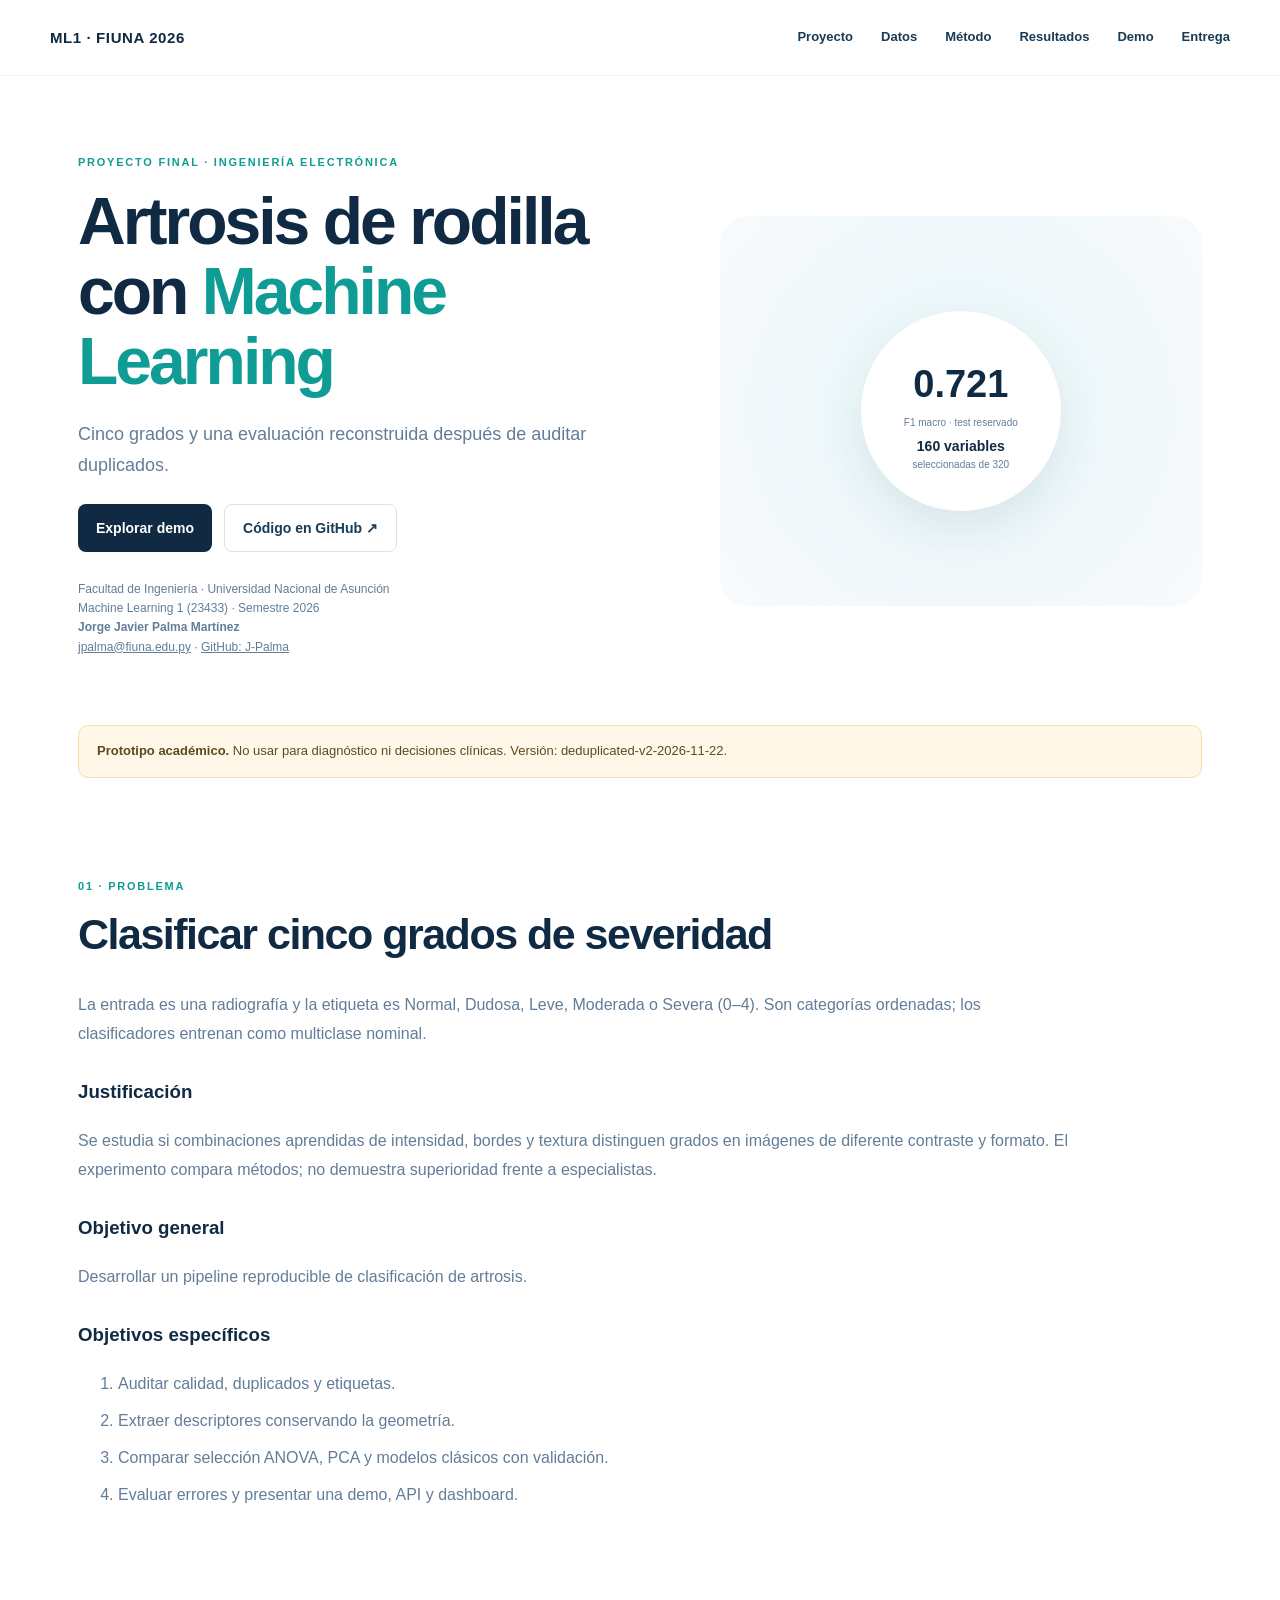
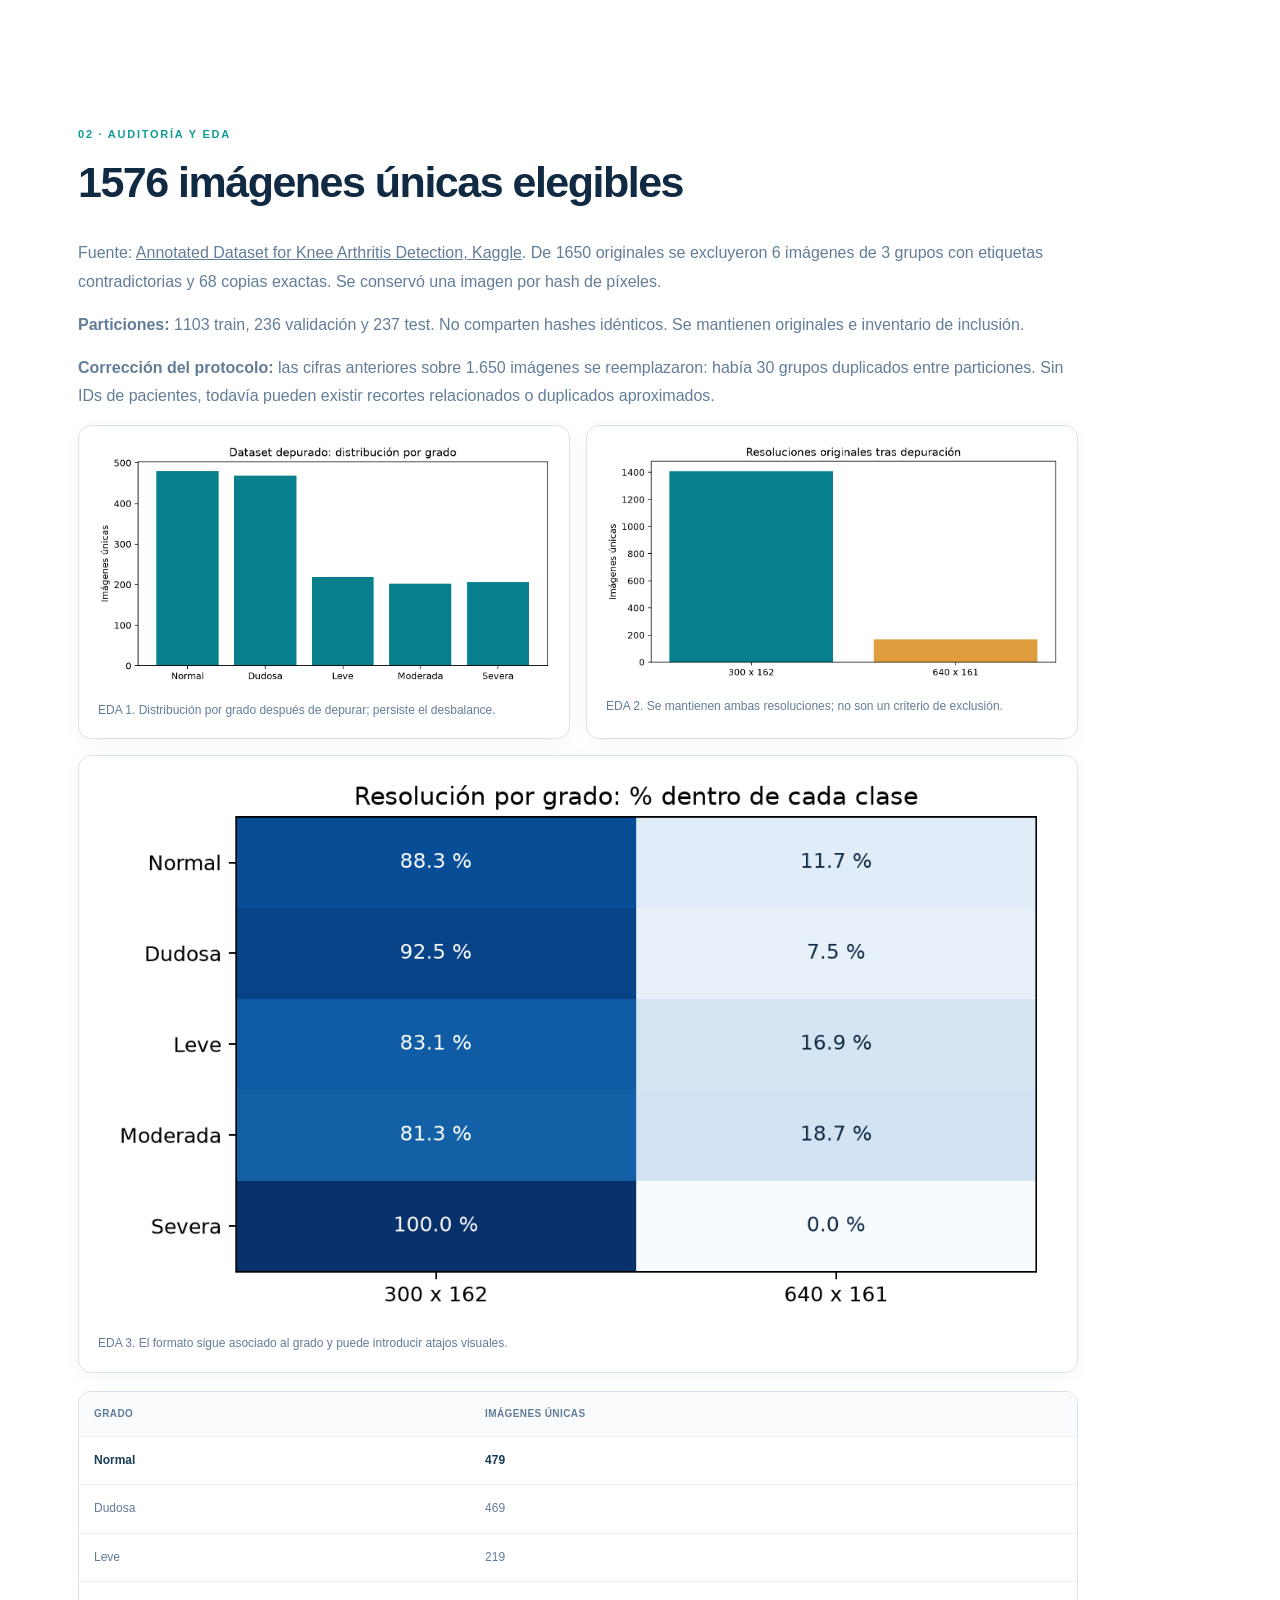
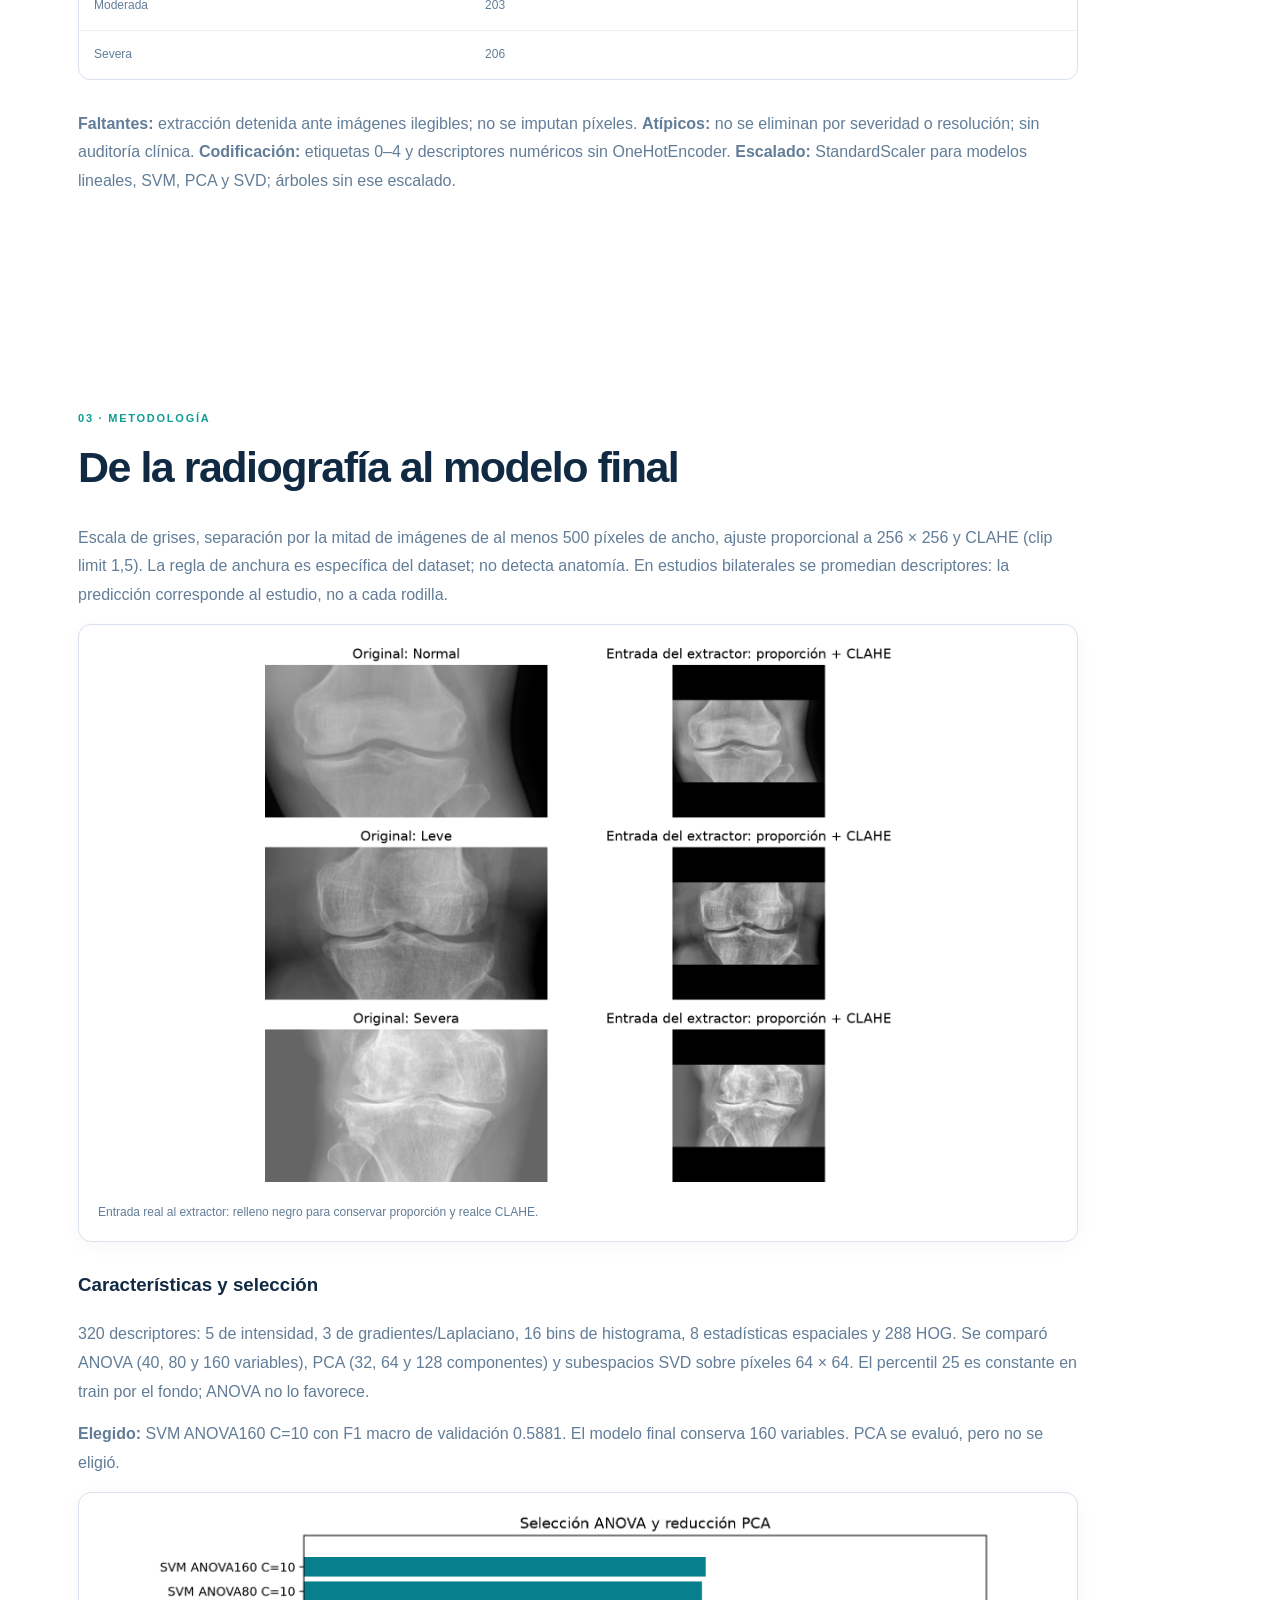
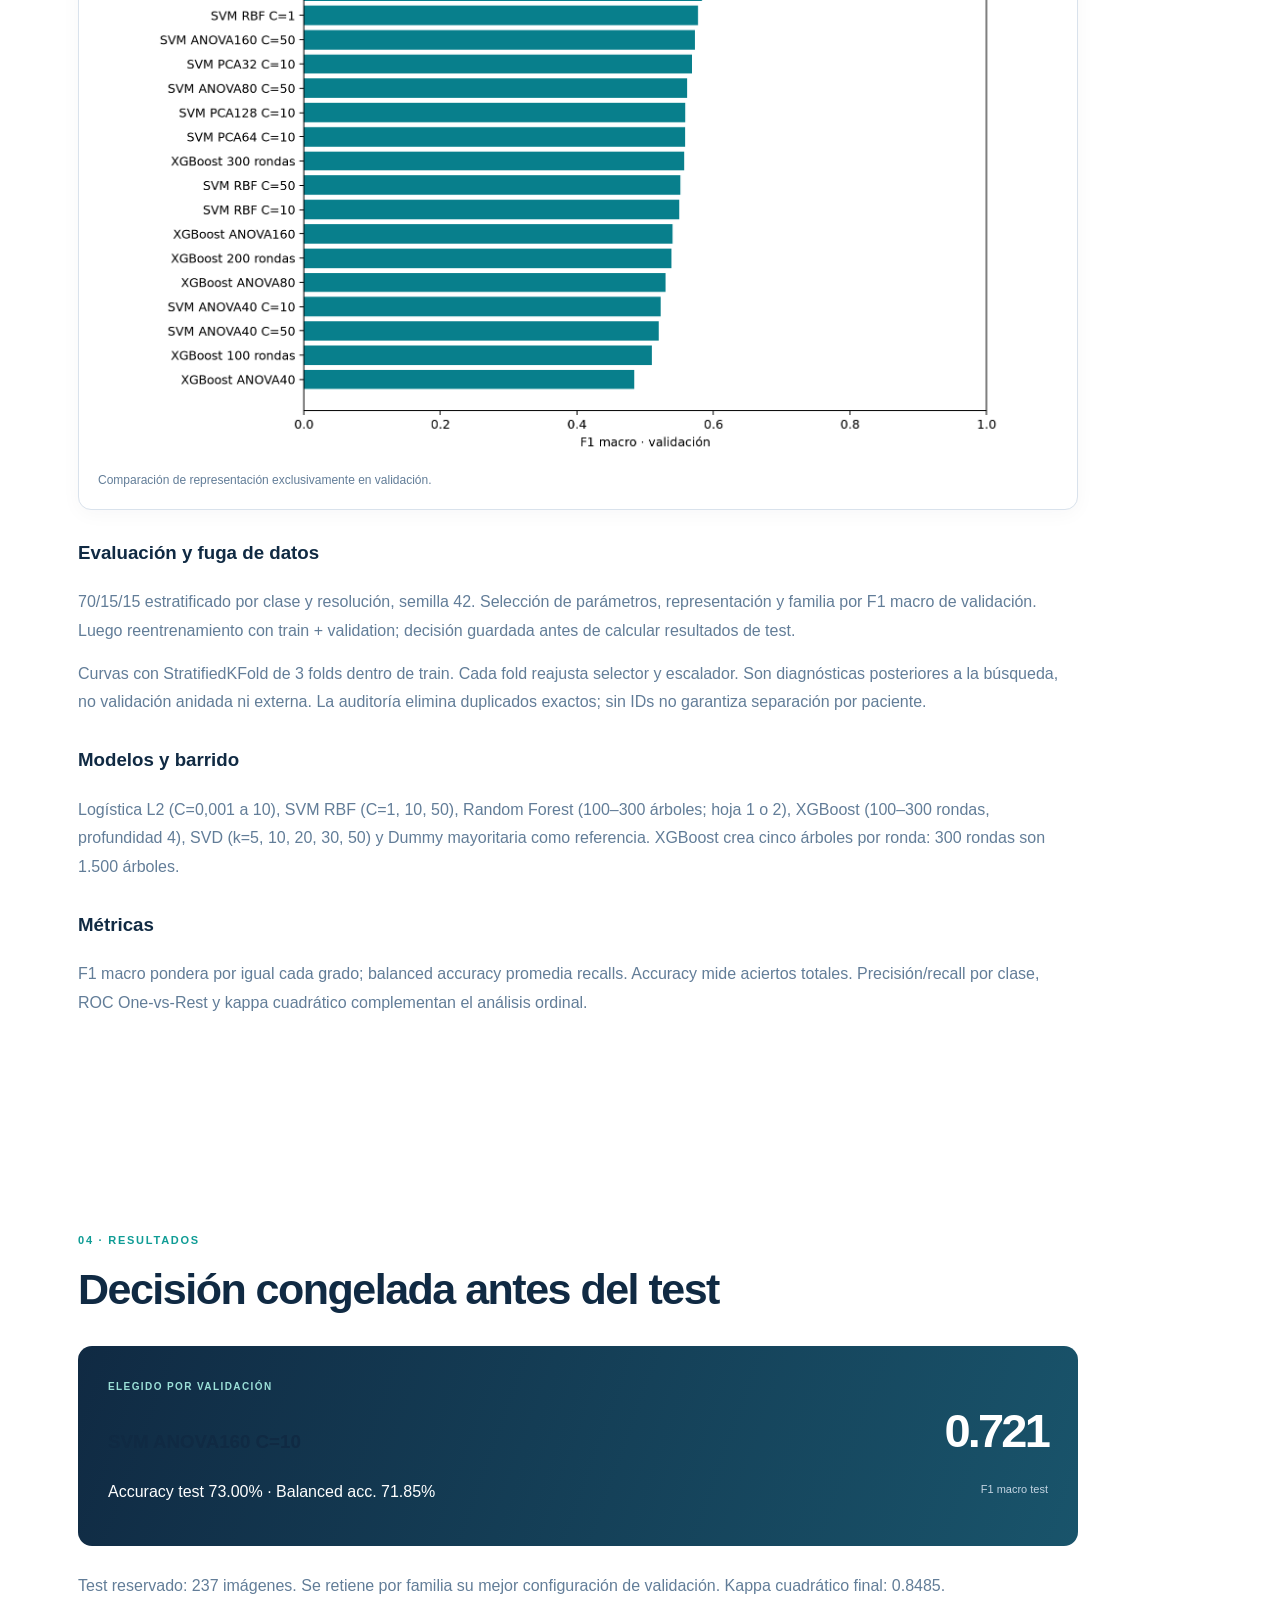
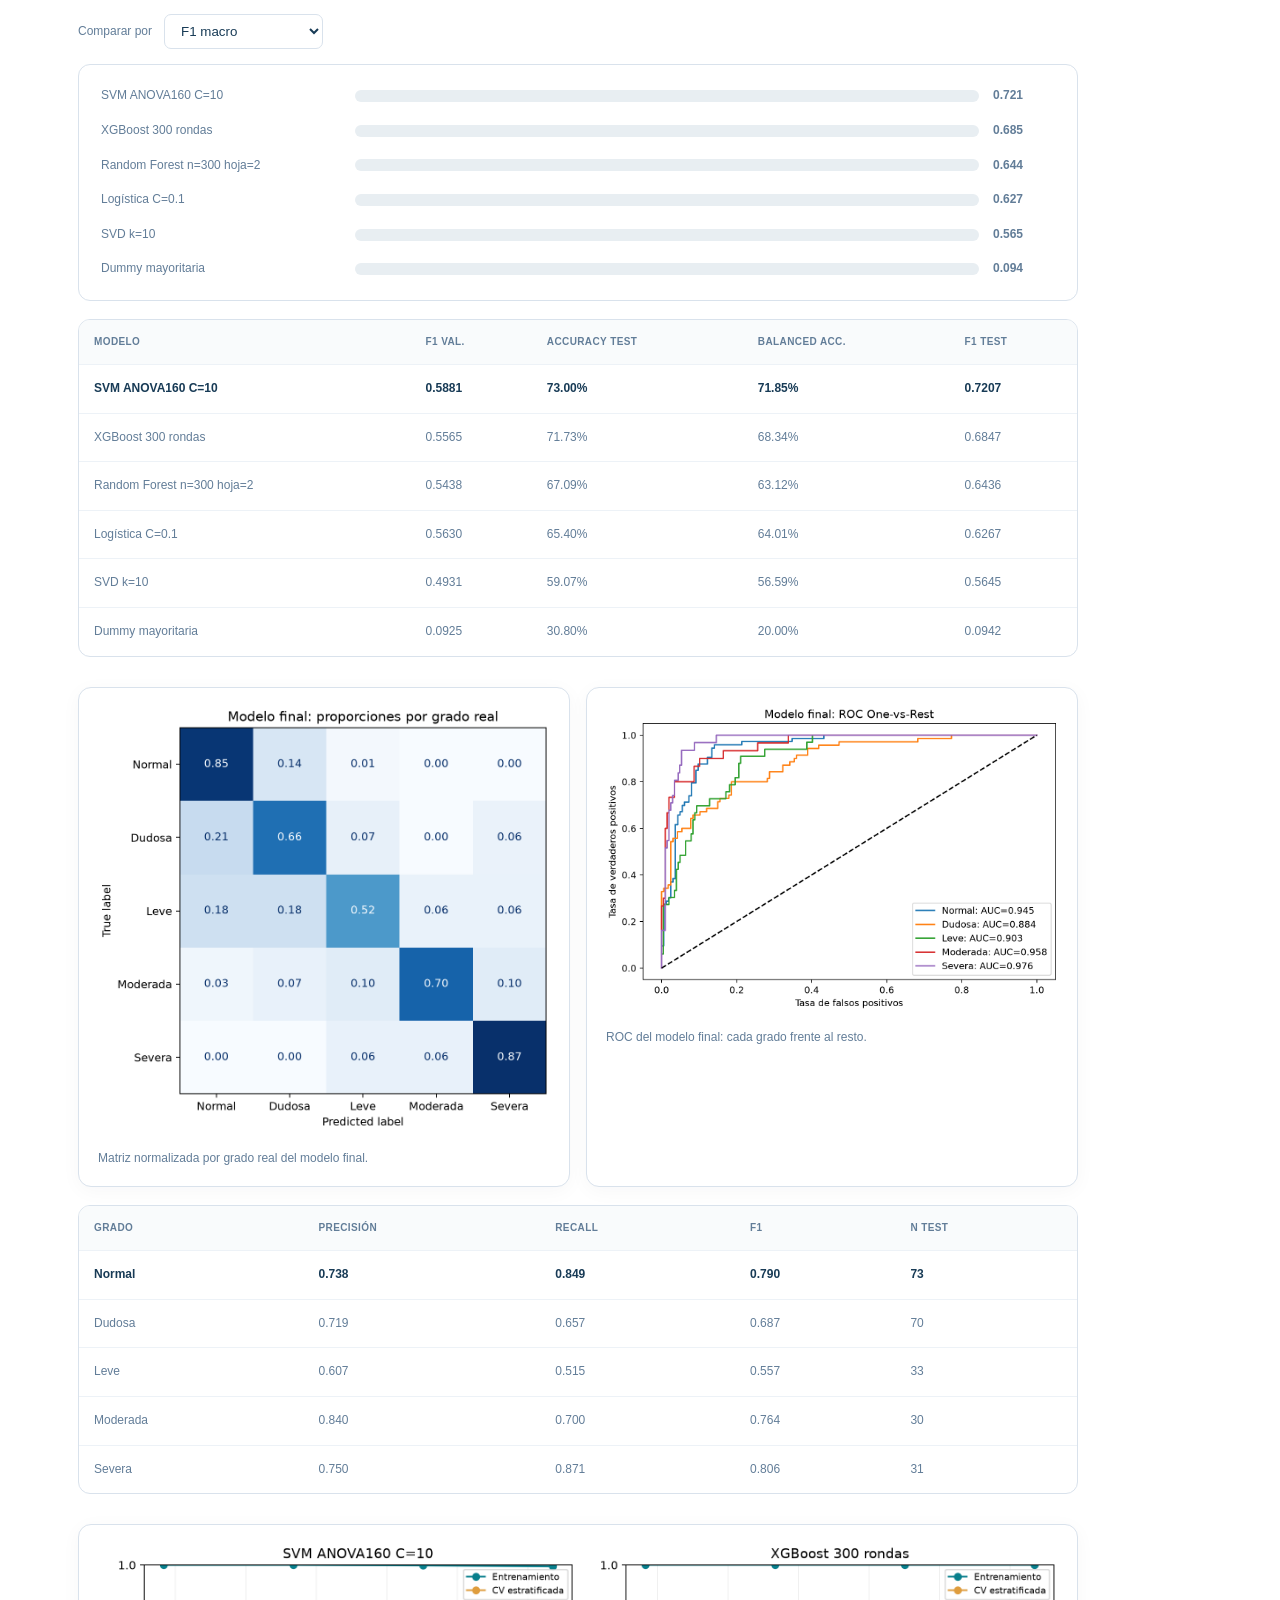
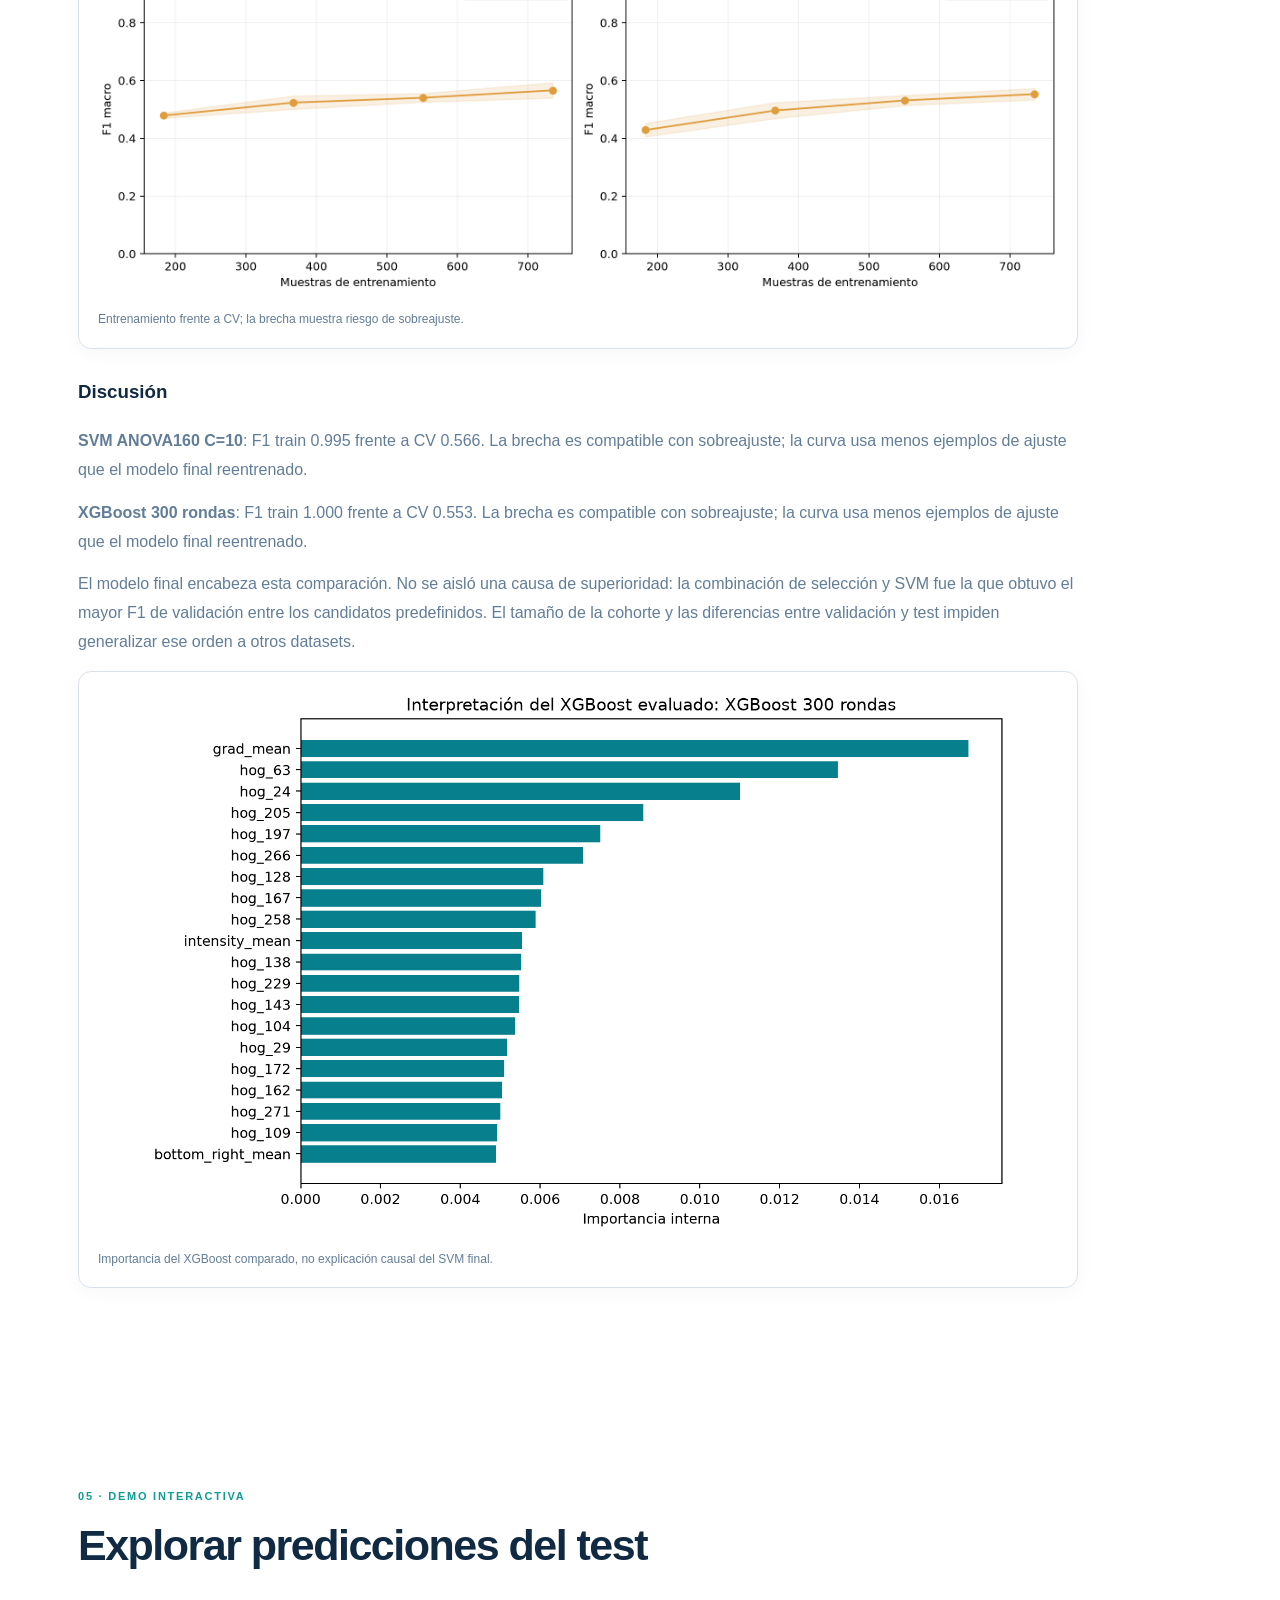
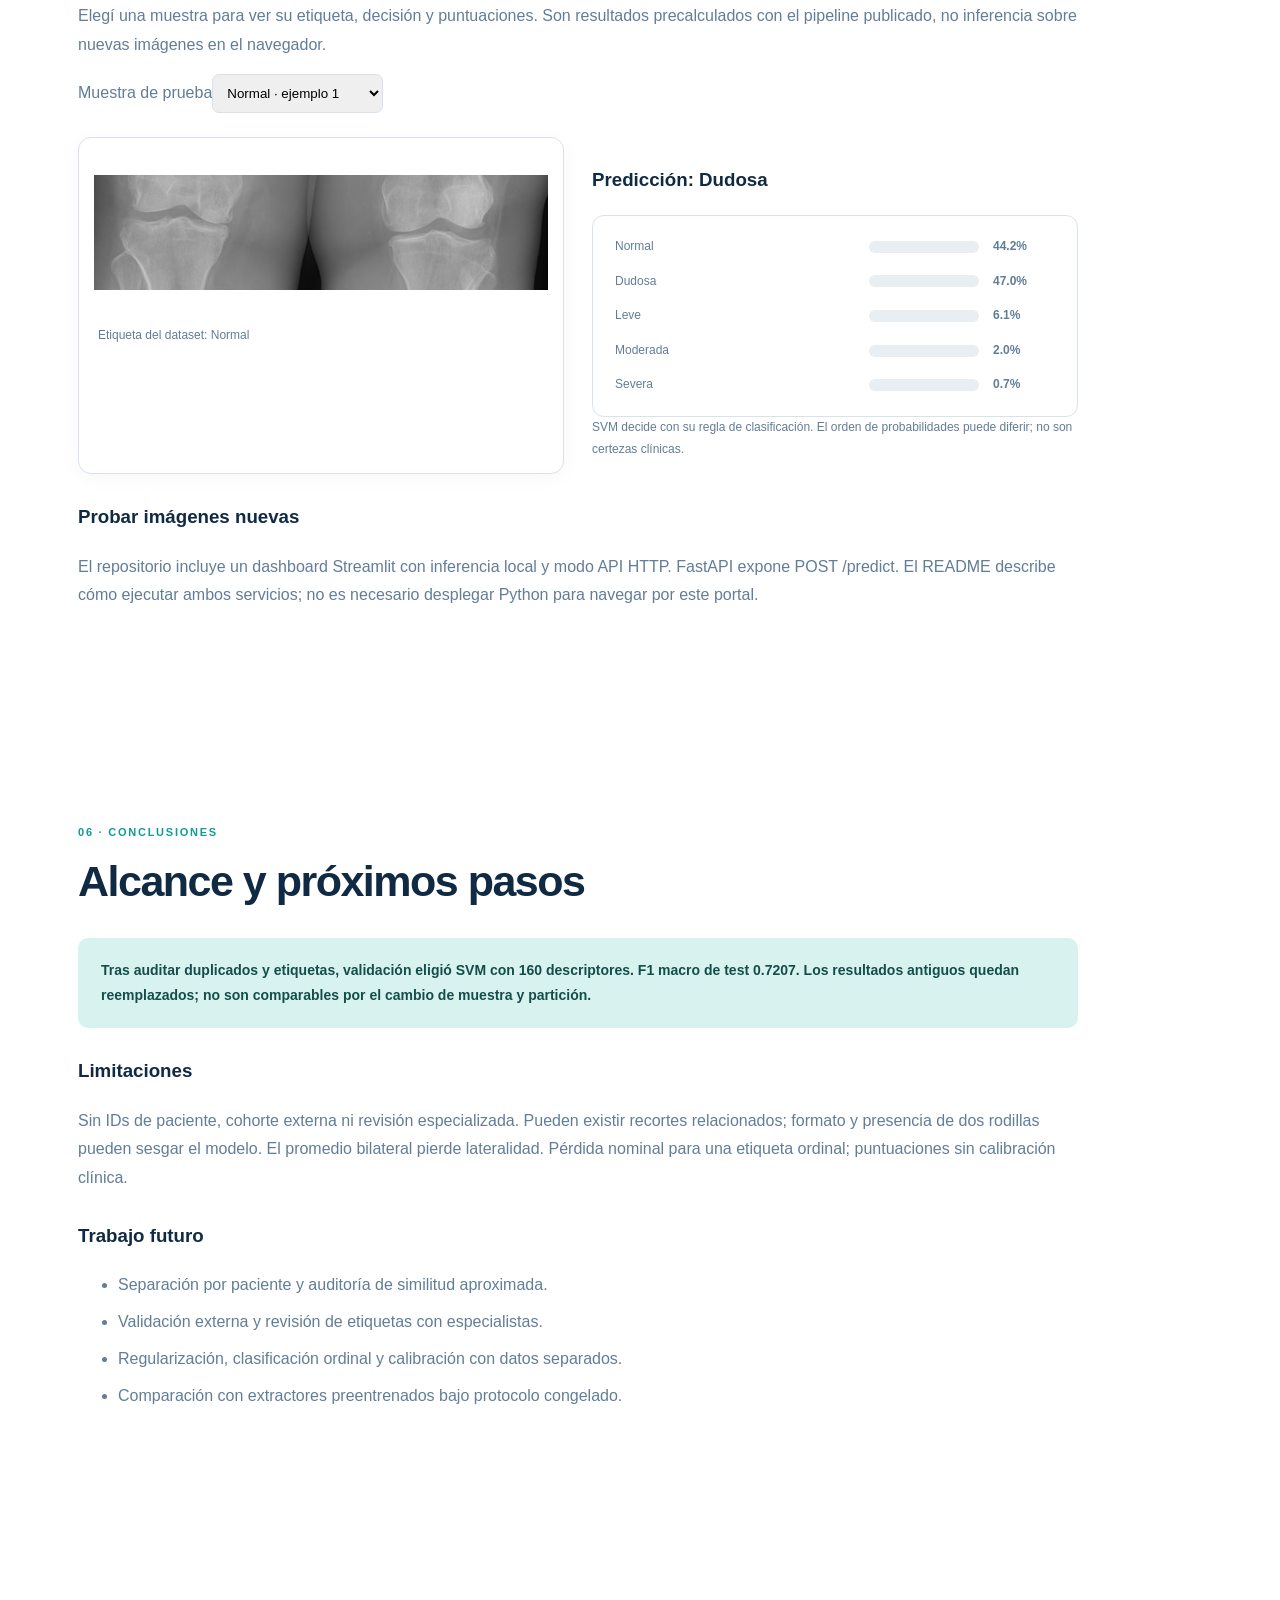
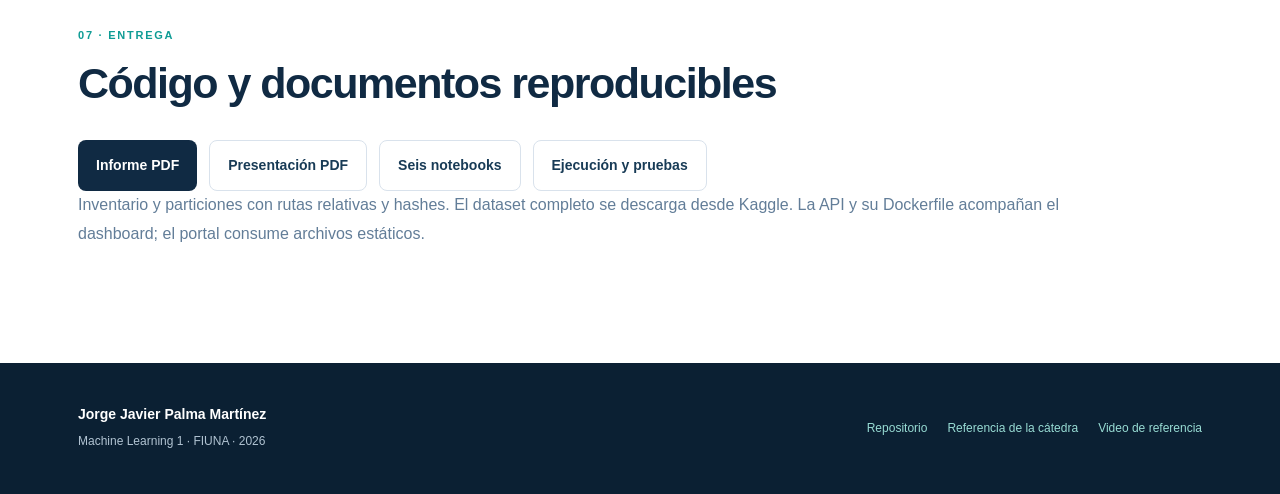
==== TP_4/proyecto-rodilla/docs/index.html @ 46255fbe "Completar entrega final: auditoria, seleccion y demo funcional" ====
<!doctype html><html lang="es"><head><meta charset="utf-8"><meta name="viewport" content="width=device-width,initial-scale=1"><title>Artrosis de rodilla · Proyecto final ML1 FIUNA</title><meta name="description" content="Clasificación de grados de artrosis con evaluación depurada, selección de variables y demo académica."><link rel="stylesheet" href="assets/site.css"><script defer src="assets/site.js"></script></head><body><header class="topbar"><a class="brand" href="#inicio">ML1 · FIUNA 2026</a><button class="menu-toggle" aria-label="Abrir navegación" aria-expanded="false">☰</button><nav class="nav-links" aria-label="Navegación principal"><a href="#proyecto">Proyecto</a><a href="#datos">Datos</a><a href="#metodo">Método</a><a href="#resultados">Resultados</a><a href="#demo">Demo</a><a href="#entregables">Entrega</a></nav></header><main><section class="hero" id="inicio"><div><p class="eyebrow">PROYECTO FINAL · INGENIERÍA ELECTRÓNICA</p><h1>Artrosis de rodilla con <span>Machine Learning</span></h1><p class="hero-lede">Cinco grados y una evaluación reconstruida después de auditar duplicados.</p><div class="hero-actions"><a class="button primary" href="#demo">Explorar demo</a><a class="button secondary" href="https://github.com/J-Palma/ML1_2026-2">Código en GitHub ↗</a></div><p class="hero-context">Facultad de Ingeniería · Universidad Nacional de Asunción<br>Machine Learning 1 (23433) · Semestre 2026<br><strong>Jorge Javier Palma Martínez</strong><br><a href="mailto:jpalma@fiuna.edu.py">jpalma@fiuna.edu.py</a> · <a href="https://github.com/J-Palma">GitHub: J-Palma</a></p></div><div class="hero-visual"><div class="hero-center"><strong>0.721</strong><small>F1 macro · test reservado</small><strong>160 variables</strong><small>seleccionadas de 320</small></div></div></section><section class="notice"><p><strong>Prototipo académico.</strong> No usar para diagnóstico ni decisiones clínicas. Versión: deduplicated-v2-2026-11-22.</p></section><section class="section" id="proyecto"><p class="eyebrow">01 · PROBLEMA</p><h2>Clasificar cinco grados de severidad</h2><div class="section-copy technical-copy"><p>La entrada es una radiografía y la etiqueta es Normal, Dudosa, Leve, Moderada o Severa (0–4). Son categorías ordenadas; los clasificadores entrenan como multiclase nominal.</p><h3>Justificación</h3><p>Se estudia si combinaciones aprendidas de intensidad, bordes y textura distinguen grados en imágenes de diferente contraste y formato. El experimento compara métodos; no demuestra superioridad frente a especialistas.</p><h3>Objetivo general</h3><p>Desarrollar un pipeline reproducible de clasificación de artrosis.</p><h3>Objetivos específicos</h3><ol><li>Auditar calidad, duplicados y etiquetas.</li><li>Extraer descriptores conservando la geometría.</li><li>Comparar selección ANOVA, PCA y modelos clásicos con validación.</li><li>Evaluar errores y presentar una demo, API y dashboard.</li></ol></div></section><section class="section" id="datos"><p class="eyebrow">02 · AUDITORÍA Y EDA</p><h2>1576 imágenes únicas elegibles</h2><div class="section-copy technical-copy"><p>Fuente: <a href="https://www.kaggle.com/datasets/hafiznouman786/annotated-dataset-for-knee-arthritis-detection">Annotated Dataset for Knee Arthritis Detection, Kaggle</a>. De 1650 originales se excluyeron 6 imágenes de 3 grupos con etiquetas contradictorias y 68 copias exactas. Se conservó una imagen por hash de píxeles.</p><p><strong>Particiones:</strong> 1103 train, 236 validación y 237 test. No comparten hashes idénticos. Se mantienen originales e inventario de inclusión.</p><p><strong>Corrección del protocolo:</strong> las cifras anteriores sobre 1.650 imágenes se reemplazaron: había 30 grupos duplicados entre particiones. Sin IDs de pacientes, todavía pueden existir recortes relacionados o duplicados aproximados.</p><div class="figure-grid"><figure class="figure-card"><a href="assets/distribucion_clases.png" target="_blank"><img loading="lazy" src="assets/distribucion_clases.png" alt="EDA 1. Distribución por grado después de depurar; persiste el desbalance."></a><figcaption>EDA 1. Distribución por grado después de depurar; persiste el desbalance.</figcaption></figure><figure class="figure-card"><a href="assets/eda_resoluciones.png" target="_blank"><img loading="lazy" src="assets/eda_resoluciones.png" alt="EDA 2. Se mantienen ambas resoluciones; no son un criterio de exclusión."></a><figcaption>EDA 2. Se mantienen ambas resoluciones; no son un criterio de exclusión.</figcaption></figure></div><figure class="figure-card"><a href="assets/eda_resolucion_por_grado.png" target="_blank"><img loading="lazy" src="assets/eda_resolucion_por_grado.png" alt="EDA 3. El formato sigue asociado al grado y puede introducir atajos visuales."></a><figcaption>EDA 3. El formato sigue asociado al grado y puede introducir atajos visuales.</figcaption></figure><div class="table-wrap"><table><thead><tr><th>Grado</th><th>Imágenes únicas</th></tr></thead><tbody><tr><td>Normal</td><td>479</td></tr><tr><td>Dudosa</td><td>469</td></tr><tr><td>Leve</td><td>219</td></tr><tr><td>Moderada</td><td>203</td></tr><tr><td>Severa</td><td>206</td></tr></tbody></table></div><p><strong>Faltantes:</strong> extracción detenida ante imágenes ilegibles; no se imputan píxeles. <strong>Atípicos:</strong> no se eliminan por severidad o resolución; sin auditoría clínica. <strong>Codificación:</strong> etiquetas 0–4 y descriptores numéricos sin OneHotEncoder. <strong>Escalado:</strong> StandardScaler para modelos lineales, SVM, PCA y SVD; árboles sin ese escalado.</p></div></section><section class="section" id="metodo"><p class="eyebrow">03 · METODOLOGÍA</p><h2>De la radiografía al modelo final</h2><div class="section-copy technical-copy"><p>Escala de grises, separación por la mitad de imágenes de al menos 500 píxeles de ancho, ajuste proporcional a 256 × 256 y CLAHE (clip limit 1,5). La regla de anchura es específica del dataset; no detecta anatomía. En estudios bilaterales se promedian descriptores: la predicción corresponde al estudio, no a cada rodilla.</p><figure class="figure-card"><a href="assets/acondicionamiento_radiografias.png" target="_blank"><img loading="lazy" src="assets/acondicionamiento_radiografias.png" alt="Entrada real al extractor: relleno negro para conservar proporción y realce CLAHE."></a><figcaption>Entrada real al extractor: relleno negro para conservar proporción y realce CLAHE.</figcaption></figure><h3>Características y selección</h3><p>320 descriptores: 5 de intensidad, 3 de gradientes/Laplaciano, 16 bins de histograma, 8 estadísticas espaciales y 288 HOG. Se comparó ANOVA (40, 80 y 160 variables), PCA (32, 64 y 128 componentes) y subespacios SVD sobre píxeles 64 × 64. El percentil 25 es constante en train por el fondo; ANOVA no lo favorece.</p><p><strong>Elegido:</strong> SVM ANOVA160 C=10 con F1 macro de validación 0.5881. El modelo final conserva 160 variables. PCA se evaluó, pero no se eligió.</p><figure class="figure-card"><a href="assets/feature_engineering_validation.png" target="_blank"><img loading="lazy" src="assets/feature_engineering_validation.png" alt="Comparación de representación exclusivamente en validación."></a><figcaption>Comparación de representación exclusivamente en validación.</figcaption></figure><h3>Evaluación y fuga de datos</h3><p>70/15/15 estratificado por clase y resolución, semilla 42. Selección de parámetros, representación y familia por F1 macro de validación. Luego reentrenamiento con train + validation; decisión guardada antes de calcular resultados de test.</p><p>Curvas con StratifiedKFold de 3 folds dentro de train. Cada fold reajusta selector y escalador. Son diagnósticas posteriores a la búsqueda, no validación anidada ni externa. La auditoría elimina duplicados exactos; sin IDs no garantiza separación por paciente.</p><h3>Modelos y barrido</h3><p>Logística L2 (C=0,001 a 10), SVM RBF (C=1, 10, 50), Random Forest (100–300 árboles; hoja 1 o 2), XGBoost (100–300 rondas, profundidad 4), SVD (k=5, 10, 20, 30, 50) y Dummy mayoritaria como referencia. XGBoost crea cinco árboles por ronda: 300 rondas son 1.500 árboles.</p><h3>Métricas</h3><p>F1 macro pondera por igual cada grado; balanced accuracy promedia recalls. Accuracy mide aciertos totales. Precisión/recall por clase, ROC One-vs-Rest y kappa cuadrático complementan el análisis ordinal.</p></div></section><section class="section" id="resultados"><p class="eyebrow">04 · RESULTADOS</p><h2>Decisión congelada antes del test</h2><div class="section-copy technical-copy"><div class="winner-card"><div><span class="winner-label">ELEGIDO POR VALIDACIÓN</span><h3>SVM ANOVA160 C=10</h3><p>Accuracy test 73.00% · Balanced acc. 71.85%</p></div><div class="winner-score"><span>0.721</span><small>F1 macro test</small></div></div><p>Test reservado: 237 imágenes. Se retiene por familia su mejor configuración de validación. Kappa cuadrático final: 0.8485.</p><div class="metric-controls"><label for="metric-select">Comparar por</label><select id="metric-select"><option value="F1 Macro">F1 macro</option><option value="Accuracy (%)">Accuracy</option><option value="Balanced Acc (%)">Balanced accuracy</option></select></div><div id="model-chart" class="model-chart"></div><div class="table-wrap"><table><thead><tr><th>Modelo</th><th>F1 val.</th><th>Accuracy test</th><th>Balanced acc.</th><th>F1 test</th></tr></thead><tbody><tr><td>SVM ANOVA160 C=10</td><td>0.5881</td><td>73.00%</td><td>71.85%</td><td>0.7207</td></tr><tr><td>XGBoost 300 rondas</td><td>0.5565</td><td>71.73%</td><td>68.34%</td><td>0.6847</td></tr><tr><td>Random Forest n=300 hoja=2</td><td>0.5438</td><td>67.09%</td><td>63.12%</td><td>0.6436</td></tr><tr><td>Logística C=0.1</td><td>0.5630</td><td>65.40%</td><td>64.01%</td><td>0.6267</td></tr><tr><td>SVD k=10</td><td>0.4931</td><td>59.07%</td><td>56.59%</td><td>0.5645</td></tr><tr><td>Dummy mayoritaria</td><td>0.0925</td><td>30.80%</td><td>20.00%</td><td>0.0942</td></tr></tbody></table></div><div class="figure-grid"><figure class="figure-card"><a href="assets/final_confusion_normalizada.png" target="_blank"><img loading="lazy" src="assets/final_confusion_normalizada.png" alt="Matriz normalizada por grado real del modelo final."></a><figcaption>Matriz normalizada por grado real del modelo final.</figcaption></figure><figure class="figure-card"><a href="assets/modelos_avanzados_roc_curves.png" target="_blank"><img loading="lazy" src="assets/modelos_avanzados_roc_curves.png" alt="ROC del modelo final: cada grado frente al resto."></a><figcaption>ROC del modelo final: cada grado frente al resto.</figcaption></figure></div><div class="table-wrap"><table><thead><tr><th>Grado</th><th>Precisión</th><th>Recall</th><th>F1</th><th>N test</th></tr></thead><tbody><tr><td>Normal</td><td>0.738</td><td>0.849</td><td>0.790</td><td>73</td></tr><tr><td>Dudosa</td><td>0.719</td><td>0.657</td><td>0.687</td><td>70</td></tr><tr><td>Leve</td><td>0.607</td><td>0.515</td><td>0.557</td><td>33</td></tr><tr><td>Moderada</td><td>0.840</td><td>0.700</td><td>0.764</td><td>30</td></tr><tr><td>Severa</td><td>0.750</td><td>0.871</td><td>0.806</td><td>31</td></tr></tbody></table></div><figure class="figure-card"><a href="assets/modelos_avanzados_learning_curves.png" target="_blank"><img loading="lazy" src="assets/modelos_avanzados_learning_curves.png" alt="Entrenamiento frente a CV; la brecha muestra riesgo de sobreajuste."></a><figcaption>Entrenamiento frente a CV; la brecha muestra riesgo de sobreajuste.</figcaption></figure><h3>Discusión</h3><p><strong>SVM ANOVA160 C=10</strong>: F1 train 0.995 frente a CV 0.566. La brecha es compatible con sobreajuste; la curva usa menos ejemplos de ajuste que el modelo final reentrenado.</p><p><strong>XGBoost 300 rondas</strong>: F1 train 1.000 frente a CV 0.553. La brecha es compatible con sobreajuste; la curva usa menos ejemplos de ajuste que el modelo final reentrenado.</p><p>El modelo final encabeza esta comparación. No se aisló una causa de superioridad: la combinación de selección y SVM fue la que obtuvo el mayor F1 de validación entre los candidatos predefinidos. El tamaño de la cohorte y las diferencias entre validación y test impiden generalizar ese orden a otros datasets.</p><figure class="figure-card"><a href="assets/modelos_avanzados_feature_importance.png" target="_blank"><img loading="lazy" src="assets/modelos_avanzados_feature_importance.png" alt="Importancia del XGBoost comparado, no explicación causal del SVM final."></a><figcaption>Importancia del XGBoost comparado, no explicación causal del SVM final.</figcaption></figure></div></section><section class="section" id="demo"><p class="eyebrow">05 · DEMO INTERACTIVA</p><h2>Explorar predicciones del test</h2><div class="section-copy technical-copy"><p>Elegí una muestra para ver su etiqueta, decisión y puntuaciones. Son resultados precalculados con el pipeline publicado, no inferencia sobre nuevas imágenes en el navegador.</p><label for="sample-select">Muestra de prueba</label><select id="sample-select"></select><div class="demo-grid"><figure class="figure-card"><img id="demo-image" alt="Radiografía de la muestra elegida"><figcaption id="demo-label"></figcaption></figure><div><h3 id="demo-prediction"></h3><div id="demo-probabilities" class="model-chart"></div><p class="small-note">SVM decide con su regla de clasificación. El orden de probabilidades puede diferir; no son certezas clínicas.</p></div></div><h3>Probar imágenes nuevas</h3><p>El repositorio incluye un dashboard Streamlit con inferencia local y modo API HTTP. FastAPI expone POST /predict. El README describe cómo ejecutar ambos servicios; no es necesario desplegar Python para navegar por este portal.</p></div></section><section class="section" id="limites"><p class="eyebrow">06 · CONCLUSIONES</p><h2>Alcance y próximos pasos</h2><div class="section-copy technical-copy"><p class="conclusion">Tras auditar duplicados y etiquetas, validación eligió SVM con 160 descriptores. F1 macro de test 0.7207. Los resultados antiguos quedan reemplazados; no son comparables por el cambio de muestra y partición.</p><h3>Limitaciones</h3><p>Sin IDs de paciente, cohorte externa ni revisión especializada. Pueden existir recortes relacionados; formato y presencia de dos rodillas pueden sesgar el modelo. El promedio bilateral pierde lateralidad. Pérdida nominal para una etiqueta ordinal; puntuaciones sin calibración clínica.</p><h3>Trabajo futuro</h3><ul><li>Separación por paciente y auditoría de similitud aproximada.</li><li>Validación externa y revisión de etiquetas con especialistas.</li><li>Regularización, clasificación ordinal y calibración con datos separados.</li><li>Comparación con extractores preentrenados bajo protocolo congelado.</li></ul></div></section><section class="section" id="entregables"><p class="eyebrow">07 · ENTREGA</p><h2>Código y documentos reproducibles</h2><div class="section-copy technical-copy"><div class="hero-actions"><a class="button primary" href="https://github.com/J-Palma/ML1_2026-2/blob/main/TP_4/proyecto-rodilla/reports/informe_final.pdf">Informe PDF</a><a class="button secondary" href="https://github.com/J-Palma/ML1_2026-2/blob/main/TP_4/proyecto-rodilla/presentation/slides.pdf">Presentación PDF</a><a class="button secondary" href="https://github.com/J-Palma/ML1_2026-2/tree/main/TP_4/proyecto-rodilla/notebooks">Seis notebooks</a><a class="button secondary" href="https://github.com/J-Palma/ML1_2026-2/blob/main/TP_4/proyecto-rodilla/README.md">Ejecución y pruebas</a></div><p>Inventario y particiones con rutas relativas y hashes. El dataset completo se descarga desde Kaggle. La API y su Dockerfile acompañan el dashboard; el portal consume archivos estáticos.</p></div></section></main><footer class="footer"><div><strong>Jorge Javier Palma Martínez</strong><p>Machine Learning 1 · FIUNA · 2026</p></div><div class="footer-links"><a href="https://github.com/J-Palma/ML1_2026-2">Repositorio</a><a href="https://github.com/carlobeni/Machine-Learning">Referencia de la cátedra</a><a href="https://www.youtube.com/watch?v=isgBodVA2C4">Video de referencia</a></div></footer></body></html>
---- TP_4/proyecto-rodilla/docs/assets/site.css ----
:root{--navy:#102a43;--ink:#183b56;--muted:#627d98;--teal:#0f9c95;--mint:#d8f3ef;--paper:#f6f9fb;--line:#d9e2ec;--white:#fff;--gold:#f4b942;--shadow:0 18px 50px rgba(16,42,67,.09)}
*{box-sizing:border-box}html{scroll-behavior:smooth}body{margin:0;background:var(--white);color:var(--navy);font-family:Inter,"Segoe UI",Arial,sans-serif;line-height:1.6}a{color:inherit}.topbar{height:76px;padding:0 max(calc((100vw - 1180px)/2),28px);display:flex;align-items:center;justify-content:space-between;border-bottom:1px solid #edf2f7;background:rgba(255,255,255,.94);position:sticky;top:0;z-index:10;backdrop-filter:blur(12px)}.brand{display:flex;align-items:center;gap:11px;text-decoration:none;font-size:15px;font-weight:800;letter-spacing:.04em}.brand small{display:block;color:var(--muted);font-size:10px;font-weight:700;letter-spacing:.12em}.brand-mark{width:35px;height:35px;border-radius:11px;display:grid;place-items:center;color:white;background:var(--teal);font-size:18px}.nav-links{display:flex;gap:28px}.nav-links a,.text-link{font-size:13px;font-weight:650;text-decoration:none;color:var(--ink)}.nav-links a:hover,.text-link:hover{color:var(--teal)}.menu-toggle{display:none;background:none;border:0;font-size:22px;color:var(--navy)}
.hero{max-width:1180px;min-height:570px;margin:auto;padding:78px 28px 52px;display:grid;grid-template-columns:1.1fr .9fr;align-items:center;gap:52px}.eyebrow{font-size:11px;font-weight:800;letter-spacing:.16em;color:var(--teal);margin:0 0 15px}.hero h1{font-size:clamp(38px,5.2vw,66px);line-height:1.06;letter-spacing:-.045em;margin:0;max-width:720px}.hero h1 span{color:var(--teal)}.hero-lede{font-size:18px;line-height:1.7;color:var(--muted);max-width:610px;margin:23px 0}.hero-actions{display:flex;gap:12px;flex-wrap:wrap}.button{border-radius:8px;padding:12px 18px;text-decoration:none;font-size:14px;font-weight:750;display:inline-flex;gap:16px;align-items:center}.primary{background:var(--navy);color:white}.primary:hover{background:#214e70}.secondary{border:1px solid var(--line);color:var(--ink)}.hero-context{font-size:12px;color:var(--muted);margin-top:28px}.hero-visual{height:390px;position:relative;display:grid;place-items:center;overflow:hidden;border-radius:28px;background:radial-gradient(circle at 50% 50%,#e5f7f4 0,#edf8fa 35%,#f3f8fb 68%,#f8fbfc 100%)}.orbit{position:absolute;border:1px solid rgba(15,156,149,.19);border-radius:50%;transform:rotate(-18deg)}.orbit-one{width:300px;height:210px}.orbit-two{width:410px;height:280px;transform:rotate(34deg)}.hero-center{width:150px;height:150px;border-radius:50%;background:white;box-shadow:var(--shadow);display:flex;flex-direction:column;align-items:center;justify-content:center;z-index:2}.bone-icon{font-size:34px;color:var(--teal);line-height:1.2}.hero-center strong{font-size:14px;margin-top:4px}.hero-center small{font-size:10px;color:var(--muted)}.hero-node{position:absolute;width:54px;height:54px;border-radius:17px;background:white;box-shadow:var(--shadow);display:grid;place-items:center;color:var(--teal);font-weight:800;font-size:14px;z-index:2}.node-a{left:18%;top:20%}.node-b{right:14%;top:32%;color:#c58300}.node-c{left:30%;bottom:12%;color:#a34c5e}.hero-line{height:1px;position:absolute;background:rgba(15,156,149,.35);transform-origin:left center}.line-a{width:130px;left:31%;top:34%;transform:rotate(25deg)}.line-b{width:160px;left:48%;top:57%;transform:rotate(-32deg)}.line-c{width:110px;left:36%;top:62%;transform:rotate(108deg)}
.notice{max-width:1124px;margin:4px auto 0;padding:15px 18px;display:flex;gap:14px;align-items:center;background:#fff8e8;border:1px solid #f5dfab;border-radius:10px;color:#5c4a1f}.notice p{font-size:13px;margin:0}.notice-icon{flex:0 0 24px;height:24px;display:grid;place-items:center;border-radius:50%;background:var(--gold);font-weight:900;color:#473500}.section{max-width:1180px;margin:auto;padding:100px 28px}.intro-grid{display:grid;grid-template-columns:.8fr 1.2fr;gap:60px;align-items:start}.section h2{font-size:clamp(29px,3.4vw,43px);line-height:1.14;letter-spacing:-.035em;margin:0}.section-copy{color:var(--muted);font-size:16px;line-height:1.8;margin:0}.section-copy p{margin:0 0 14px}.narrow{max-width:420px;font-size:14px}.data-section,.method-section,.results-section{border-top:1px solid var(--line)}.section-heading{display:flex;justify-content:space-between;align-items:end;gap:30px;margin-bottom:35px}.text-link{color:var(--teal);white-space:nowrap}.stat-grid{display:grid;grid-template-columns:repeat(4,1fr);gap:14px;margin-bottom:25px}.stat-card{border:1px solid var(--line);border-radius:12px;padding:22px 24px;background:#fff}.stat-number{display:block;font-size:31px;font-weight:800;letter-spacing:-.04em}.stat-label{font-size:12px;color:var(--muted)}.data-layout{display:grid;grid-template-columns:1.05fr .95fr;gap:22px;align-items:stretch}.figure-card{margin:0;border:1px solid var(--line);border-radius:13px;padding:15px;background:white;box-shadow:0 4px 20px rgba(16,42,67,.035)}.figure-card img{display:block;width:100%;height:auto;max-height:550px;object-fit:contain;border-radius:6px}.figure-card figcaption{font-size:12px;color:var(--muted);padding:12px 4px 2px}.class-list{padding:24px;background:var(--paper);border-radius:13px;display:flex;flex-direction:column;justify-content:center;gap:17px}.class-row{display:grid;grid-template-columns:110px 1fr 42px;gap:12px;align-items:center;font-size:12px;color:var(--ink)}.class-bar{height:9px;background:#e6edf2;border-radius:20px;overflow:hidden}.class-bar span{display:block;height:100%;background:linear-gradient(90deg,var(--teal),#59c4b7);border-radius:20px}.class-count{text-align:right;font-weight:750}.small-note{font-size:12px;color:var(--muted);margin:15px 0 0}
.pipeline{display:grid;grid-template-columns:repeat(4,1fr);gap:14px;position:relative}.pipeline-step{position:relative;padding:21px 19px 22px;border:1px solid var(--line);border-radius:12px;background:white;min-height:180px}.step-number{font-size:11px;letter-spacing:.12em;font-weight:800;color:var(--teal)}.pipeline-step h3{font-size:18px;margin:17px 0 6px}.pipeline-step p{font-size:13px;color:var(--muted);margin:0}.method-detail{margin-top:20px;padding:23px 26px;border-radius:13px;background:var(--navy);color:white;display:grid;grid-template-columns:repeat(3,1fr);gap:30px}.method-detail>div{display:flex;flex-direction:column;gap:4px}.detail-tag{font-size:9px;color:#8fdad2;letter-spacing:.15em;font-weight:800}.method-detail strong{font-size:17px}.method-detail p{font-size:12px;color:#c5d5e3;margin:0}
.results-section{background:var(--paper);max-width:none;padding-left:max(calc((100vw - 1124px)/2),28px);padding-right:max(calc((100vw - 1124px)/2),28px)}.winner-card{display:flex;justify-content:space-between;align-items:center;padding:25px 30px;border-radius:14px;background:linear-gradient(110deg,#102a43,#19546b);color:white;margin:0 0 26px}.winner-label{font-size:10px;letter-spacing:.14em;font-weight:800;color:#9be0d8}.winner-copy h3{font-size:25px;margin:5px 0}.winner-copy p{font-size:13px;color:#d0e1eb;margin:0}.winner-score{text-align:right}.winner-score span{display:block;font-size:47px;font-weight:850;letter-spacing:-.06em}.winner-score small{font-size:11px;color:#c5d5e3}.metric-controls{display:flex;align-items:center;gap:12px;margin:0 0 15px;color:var(--muted);font-size:12px}.metric-controls select{border:1px solid var(--line);background:white;border-radius:7px;padding:8px 12px;color:var(--ink)}.model-chart{display:flex;flex-direction:column;gap:13px;padding:20px 22px;background:white;border:1px solid var(--line);border-radius:12px}.model-bar-row{display:grid;grid-template-columns:minmax(170px,240px) 1fr 62px;gap:14px;align-items:center;font-size:12px}.model-bar-label{font-weight:650}.model-track{height:12px;background:#e8eef2;border-radius:20px;overflow:hidden}.model-fill{height:100%;border-radius:20px;background:var(--teal)}.model-fill.best{background:var(--gold)}.model-value{text-align:right;font-variant-numeric:tabular-nums;font-weight:750}.table-wrap{overflow-x:auto;margin:18px 0 30px;border:1px solid var(--line);border-radius:12px;background:white}table{border-collapse:collapse;width:100%;min-width:680px;font-size:12px}th,td{text-align:left;padding:13px 15px;border-bottom:1px solid #edf2f7}th{font-size:10px;letter-spacing:.04em;text-transform:uppercase;color:var(--muted);background:#f9fbfc}tbody tr:last-child td{border-bottom:0}tbody tr:first-child td{font-weight:750;color:var(--ink)}.figure-grid{display:grid;grid-template-columns:1fr 1fr;gap:16px;margin-bottom:16px}.wide-figure img{max-height:460px}.limits-section{border-top:1px solid var(--line)}.limits-grid{display:grid;grid-template-columns:repeat(3,1fr);gap:16px;margin-top:30px}.limits-grid article{padding:22px;border:1px solid var(--line);border-radius:12px}.limits-grid article>span{font-size:11px;color:var(--teal);font-weight:850;letter-spacing:.13em}.limits-grid h3{font-size:17px;margin:14px 0 7px}.limits-grid p{font-size:13px;color:var(--muted);margin:0}.conclusion{margin:24px 0 0;padding:20px 23px;background:var(--mint);border-radius:10px;color:#144d4a;font-weight:700;font-size:14px}.footer{padding:38px max(calc((100vw - 1124px)/2),28px);background:#0b2033;color:white;display:grid;grid-template-columns:1fr 1fr;gap:15px}.footer strong{font-size:14px}.footer p{font-size:12px;color:#b1c3d2;margin:5px 0}.footer-links{display:flex;justify-content:flex-end;gap:20px;align-items:center}.footer-links a{font-size:12px;text-decoration:none;color:#98dcd4}.footer-note{grid-column:1/-1;border-top:1px solid rgba(255,255,255,.16);padding-top:14px!important;margin-top:10px!important}
@media(max-width:800px){.nav-links{gap:14px}.hero{grid-template-columns:1fr;gap:30px;padding-top:58px}.hero-visual{height:300px}.intro-grid{grid-template-columns:1fr;gap:18px}.section-heading{align-items:start;flex-direction:column}.stat-grid{grid-template-columns:repeat(2,1fr)}.data-layout{grid-template-columns:1fr}.pipeline{grid-template-columns:repeat(2,1fr)}.method-detail{grid-template-columns:1fr;gap:17px}.limits-grid{grid-template-columns:1fr}.figure-grid{grid-template-columns:1fr}.footer{grid-template-columns:1fr}.footer-links{justify-content:flex-start;flex-wrap:wrap}.footer-note{grid-column:auto}}
@media(max-width:560px){.topbar{height:64px;padding:0 18px}.menu-toggle{display:block}.nav-links{display:none;position:absolute;left:0;right:0;top:63px;padding:14px 20px 19px;background:white;border-bottom:1px solid var(--line);flex-direction:column;gap:12px}.nav-links.open{display:flex}.hero{padding:48px 20px 36px}.hero h1{font-size:40px}.hero-lede{font-size:16px}.hero-visual{height:260px}.notice{margin:0 18px}.section{padding:70px 20px}.section h2{font-size:31px}.stat-grid{gap:9px}.stat-card{padding:16px}.stat-number{font-size:26px}.class-row{grid-template-columns:90px 1fr 35px}.pipeline{grid-template-columns:1fr}.pipeline-step{min-height:0}.winner-card{padding:21px}.winner-score span{font-size:37px}.model-bar-row{grid-template-columns:120px 1fr 50px;gap:9px;font-size:10px}.results-section{padding-left:20px;padding-right:20px}.footer{padding:32px 20px}}

.technical-copy{margin-top:32px;max-width:1000px}.section-copy h3{color:var(--navy);margin-top:26px}.section-copy dt{font-weight:700;color:var(--navy);margin-top:16px}.section-copy dd{margin-left:0;margin-bottom:12px}.section-copy li{margin-bottom:8px}.eda-extra{margin-top:24px}section[id]{scroll-margin-top:90px}

.demo-grid{display:grid;grid-template-columns:1fr 1fr;gap:28px;margin-top:24px}.demo-grid img{min-height:160px}select{max-width:100%;padding:10px;border:1px solid #d9e2ec;border-radius:7px}.hero-center{width:200px;height:200px}.hero-center strong:first-child{font-size:38px}section[id]{scroll-margin-top:90px}@media(max-width:800px){.demo-grid{grid-template-columns:1fr}.nav-links{gap:14px}}
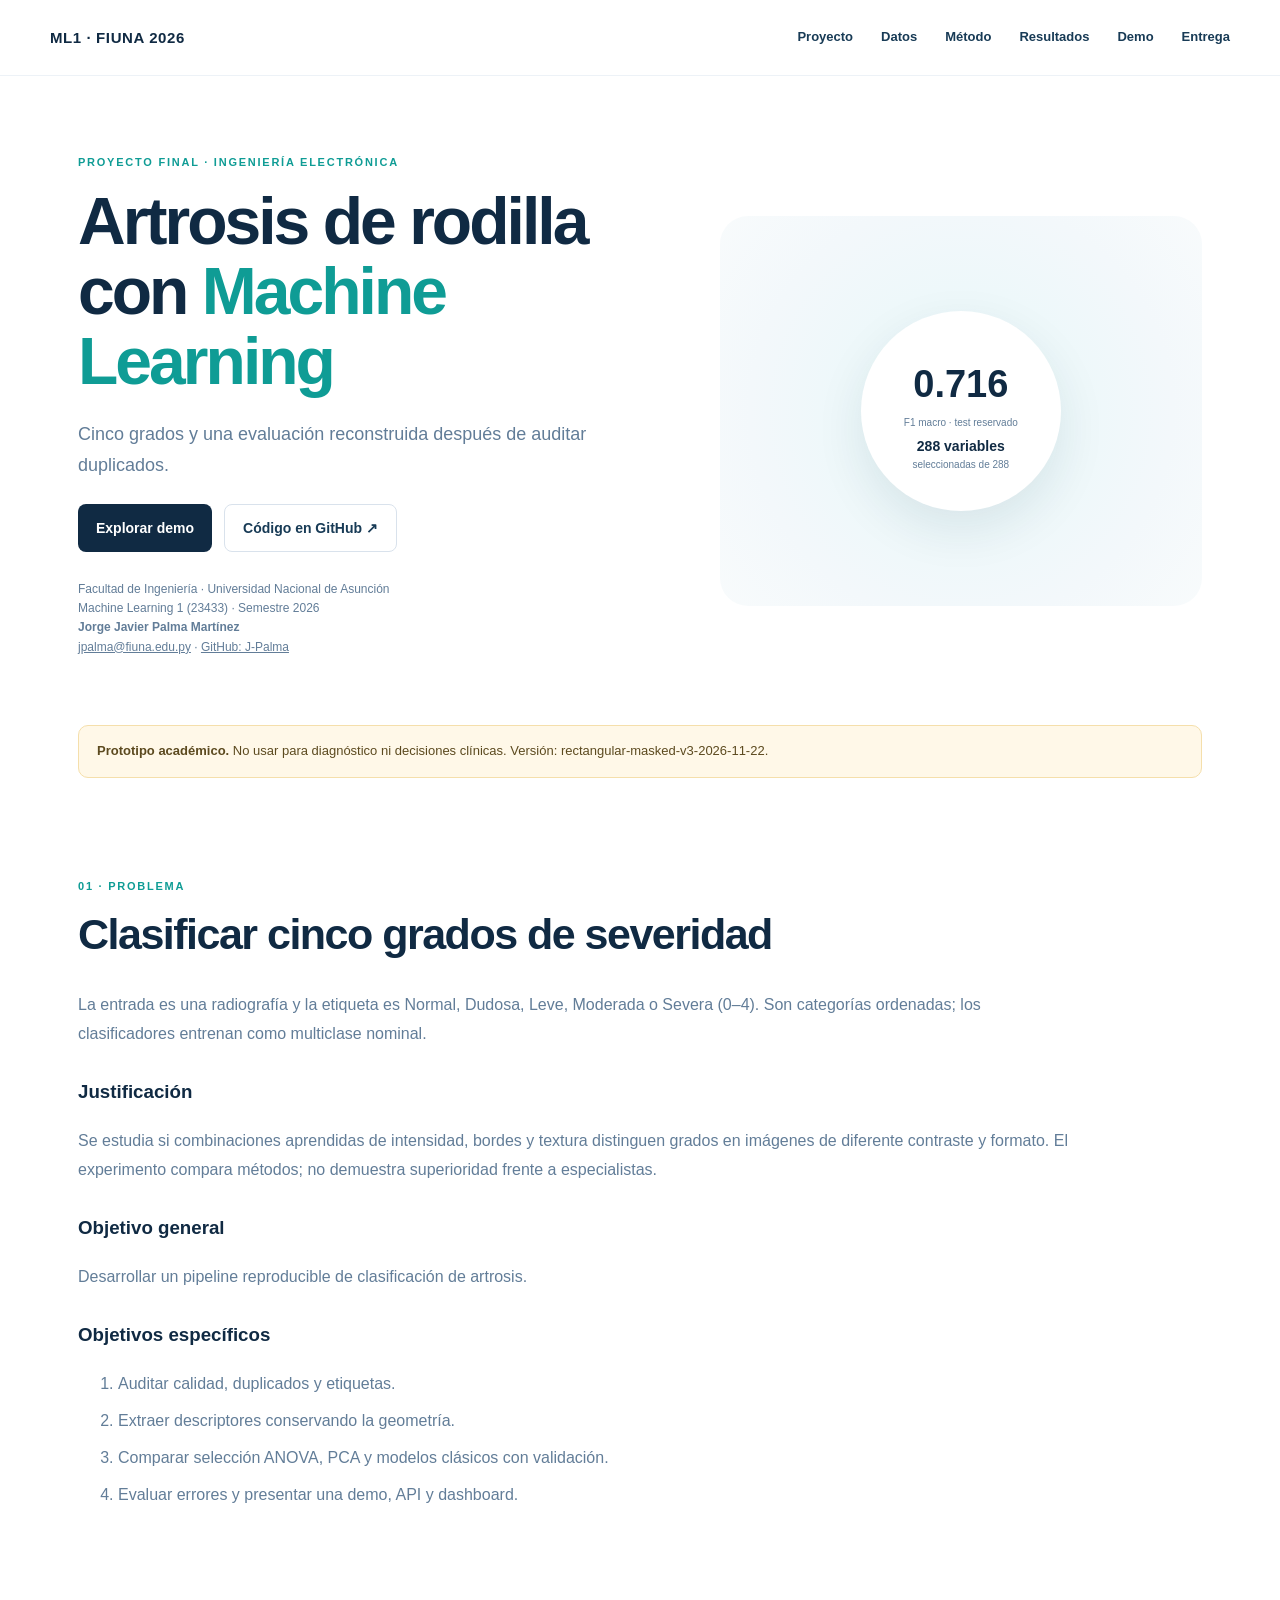
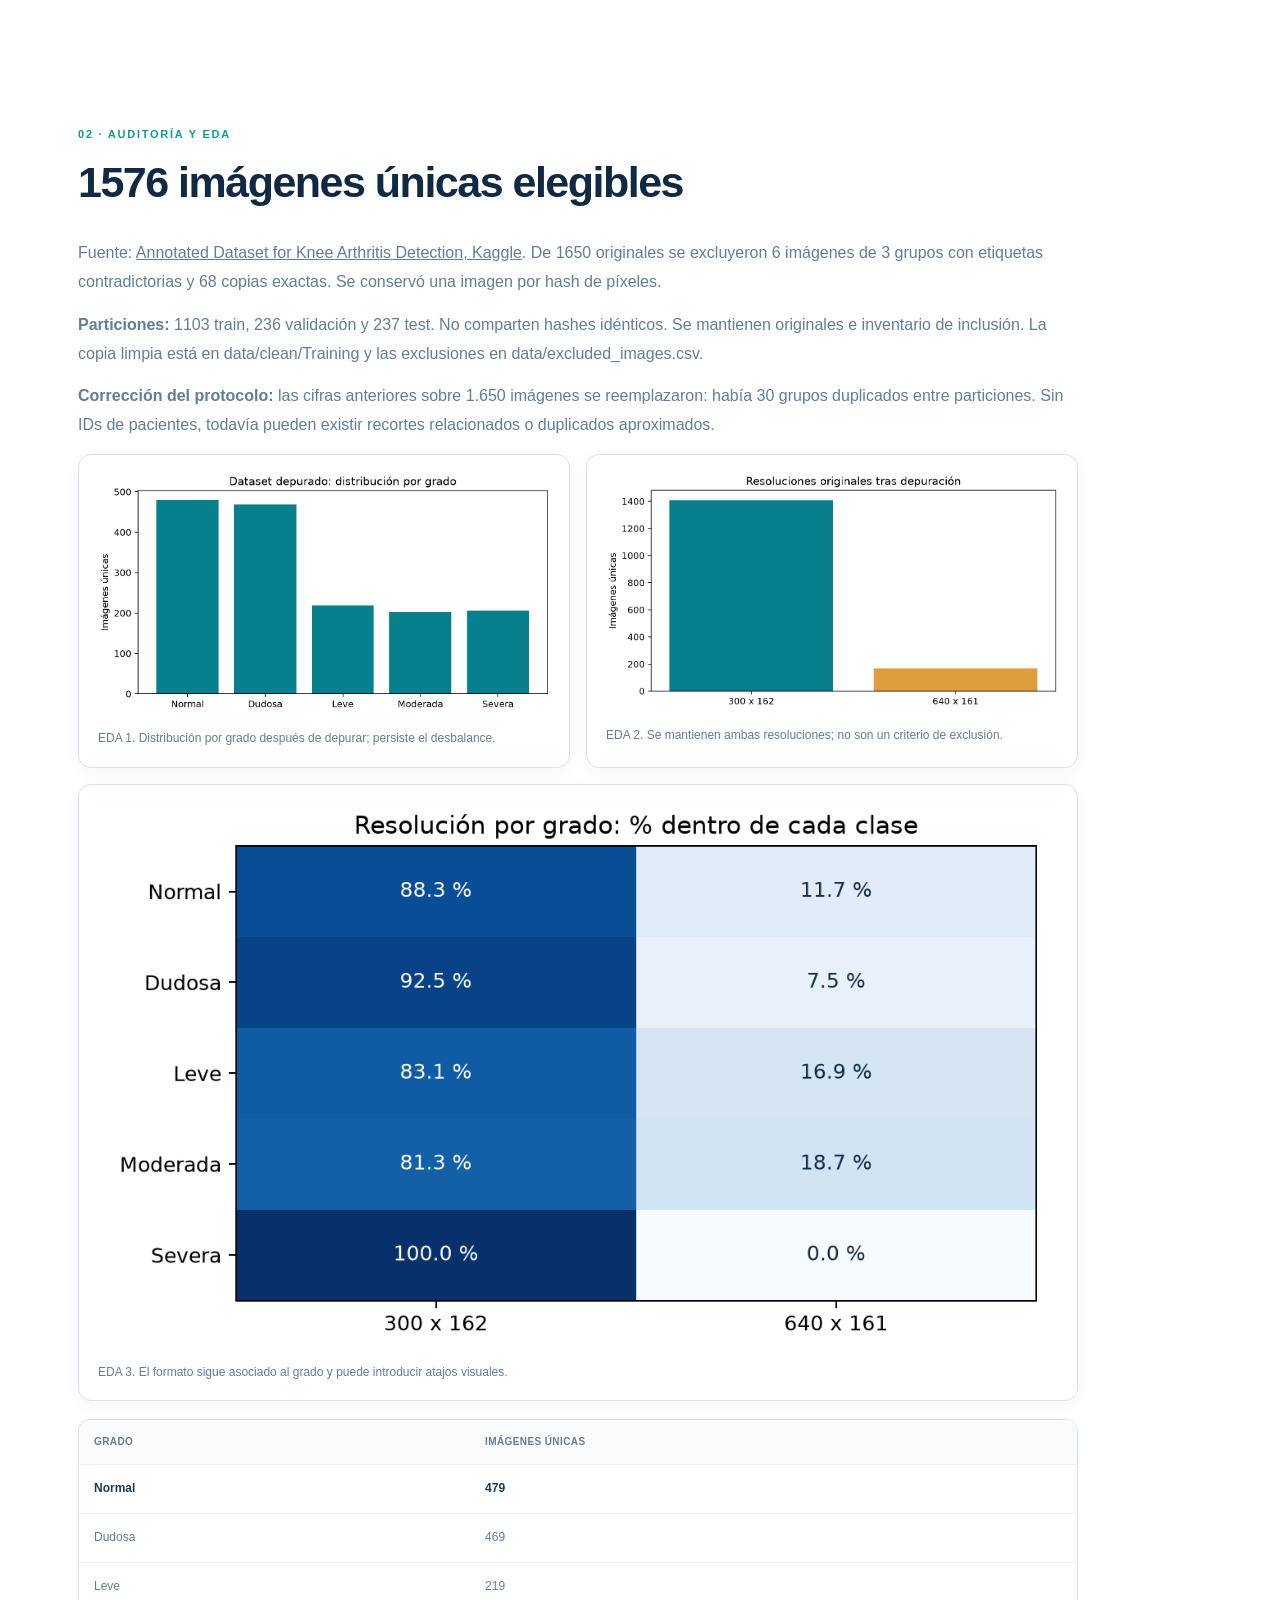
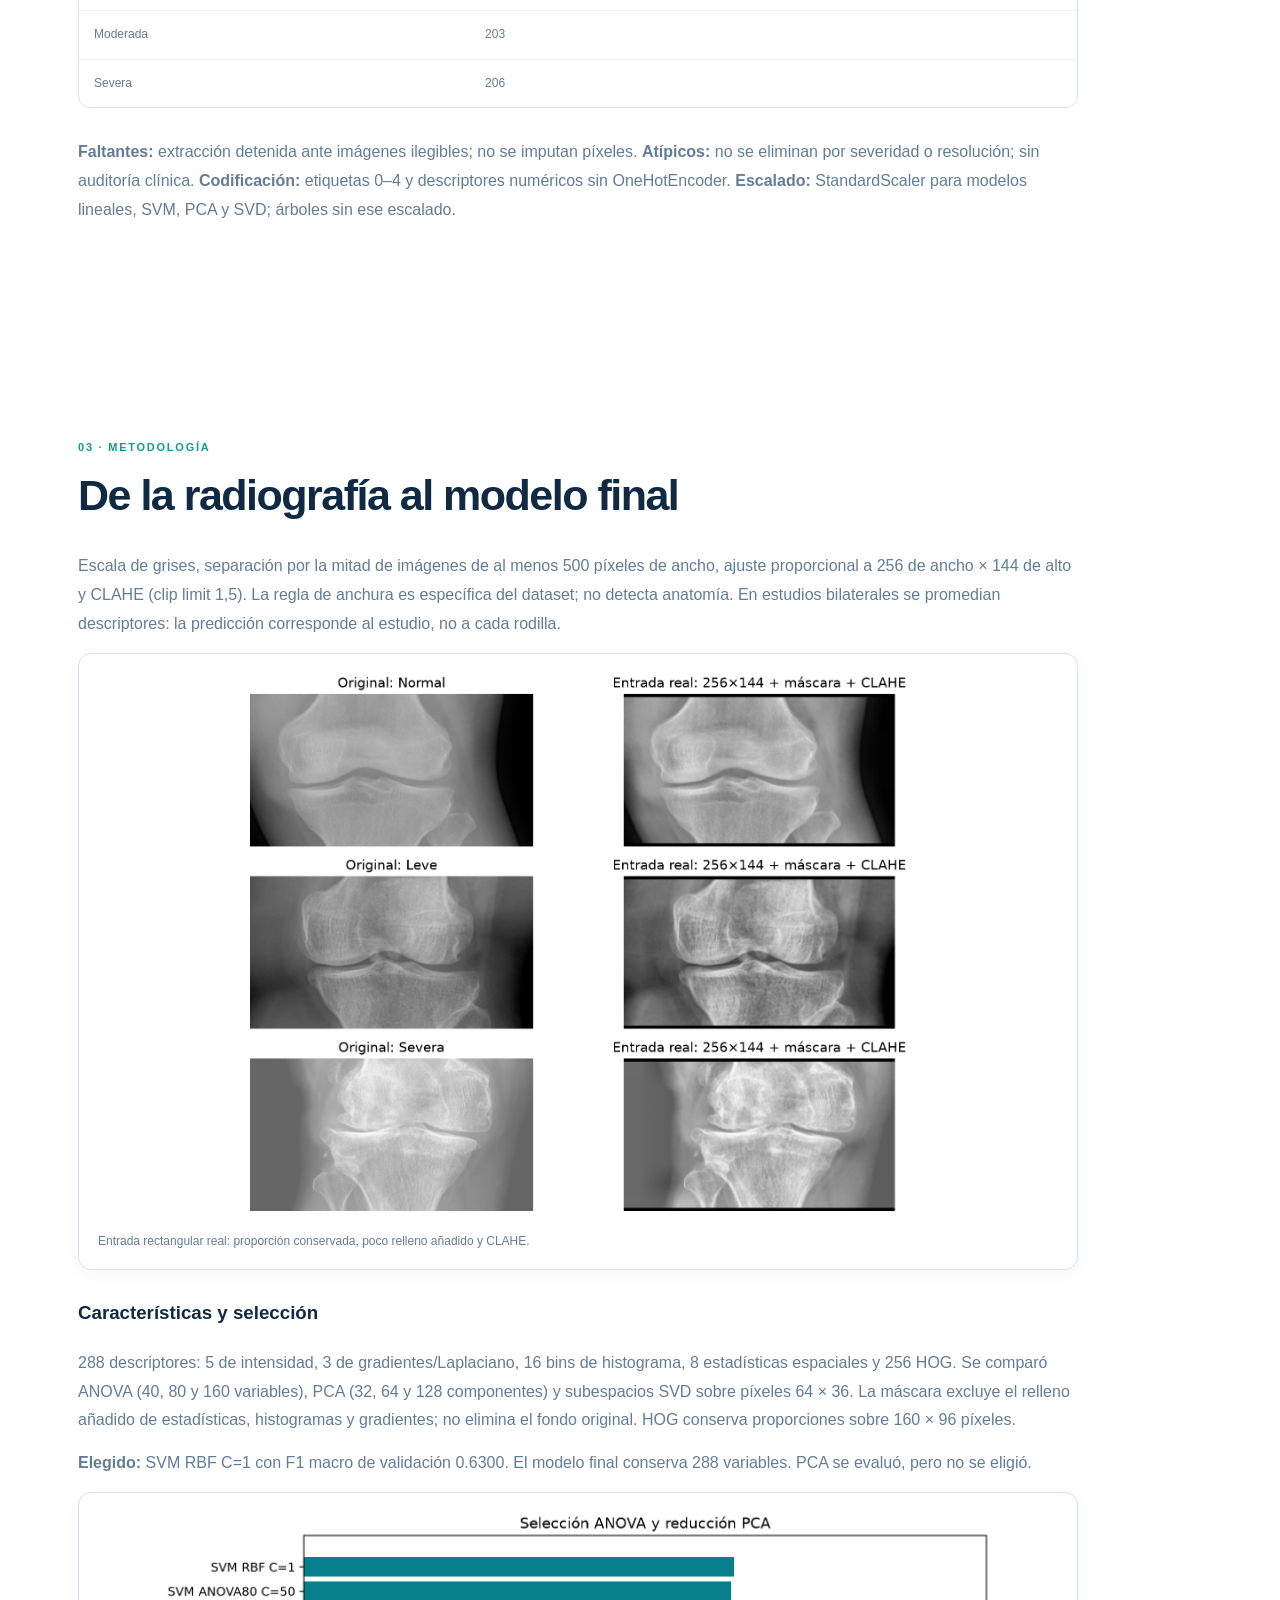
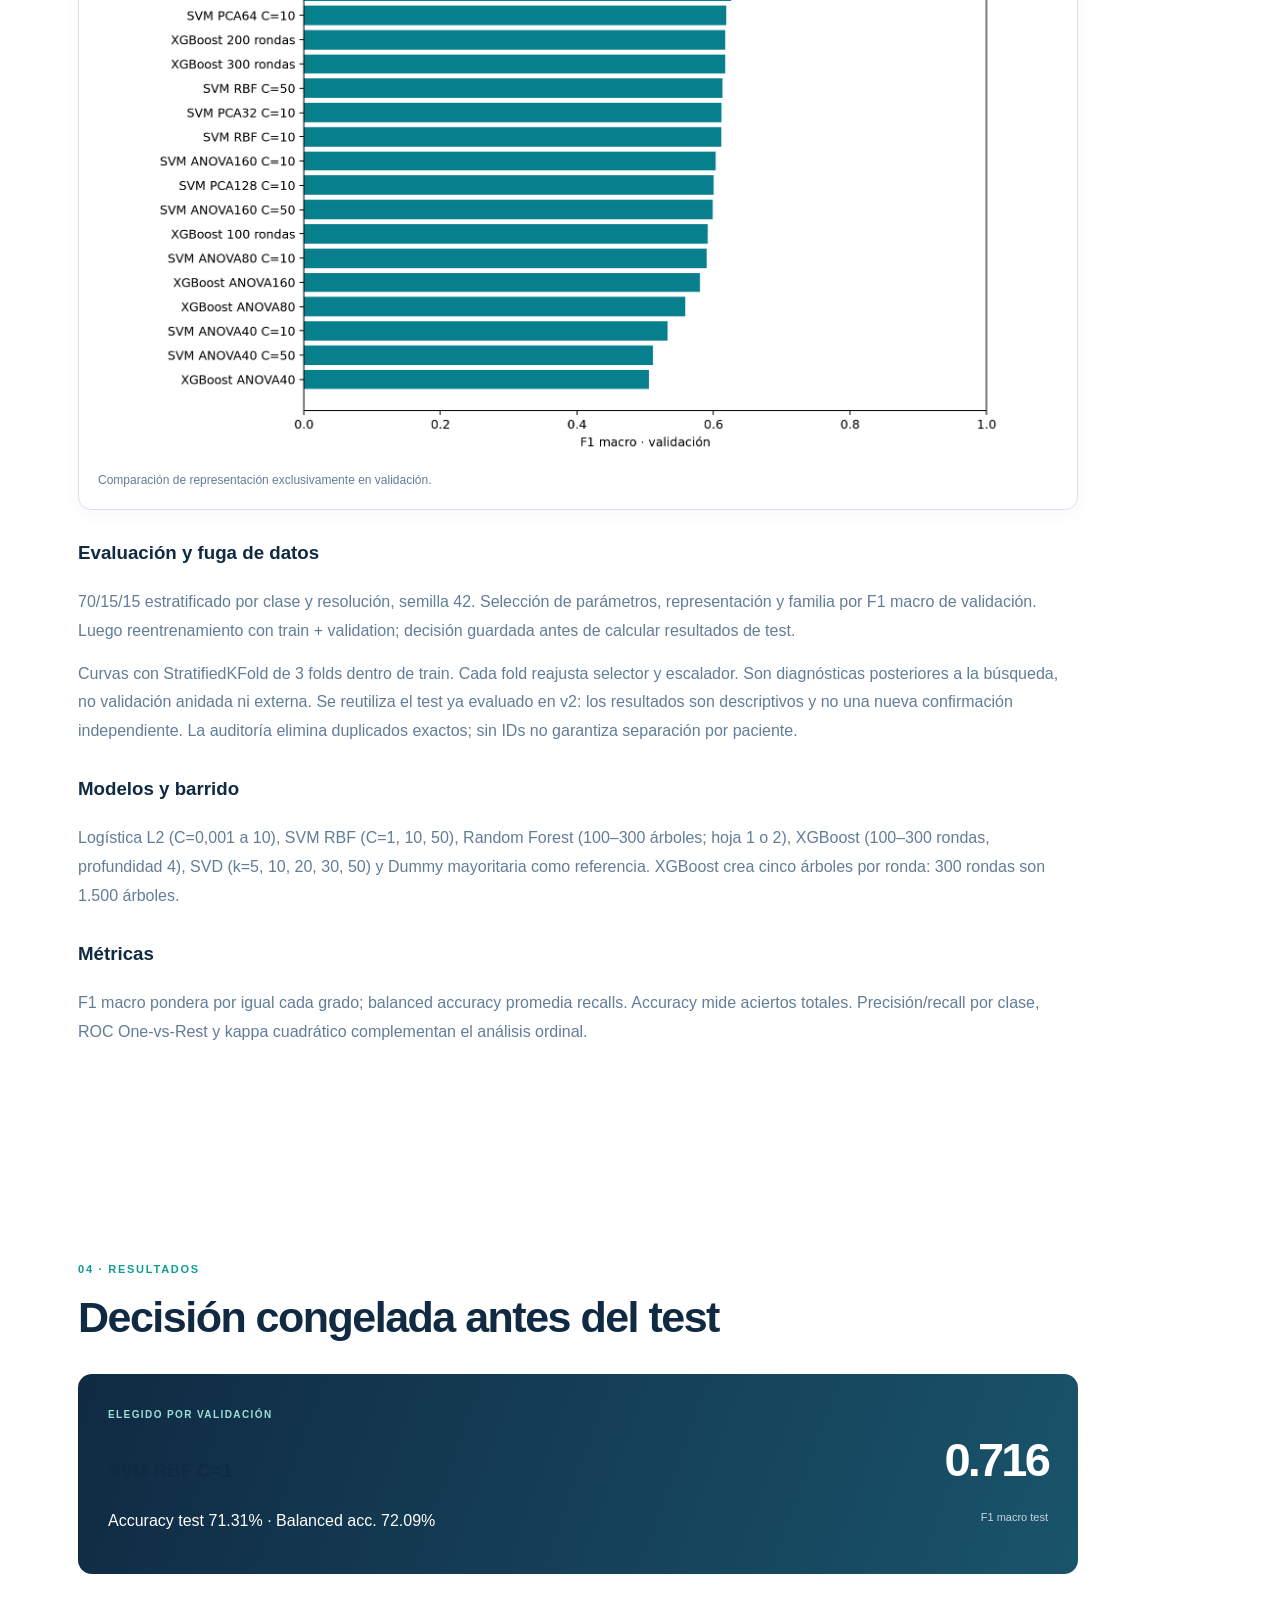
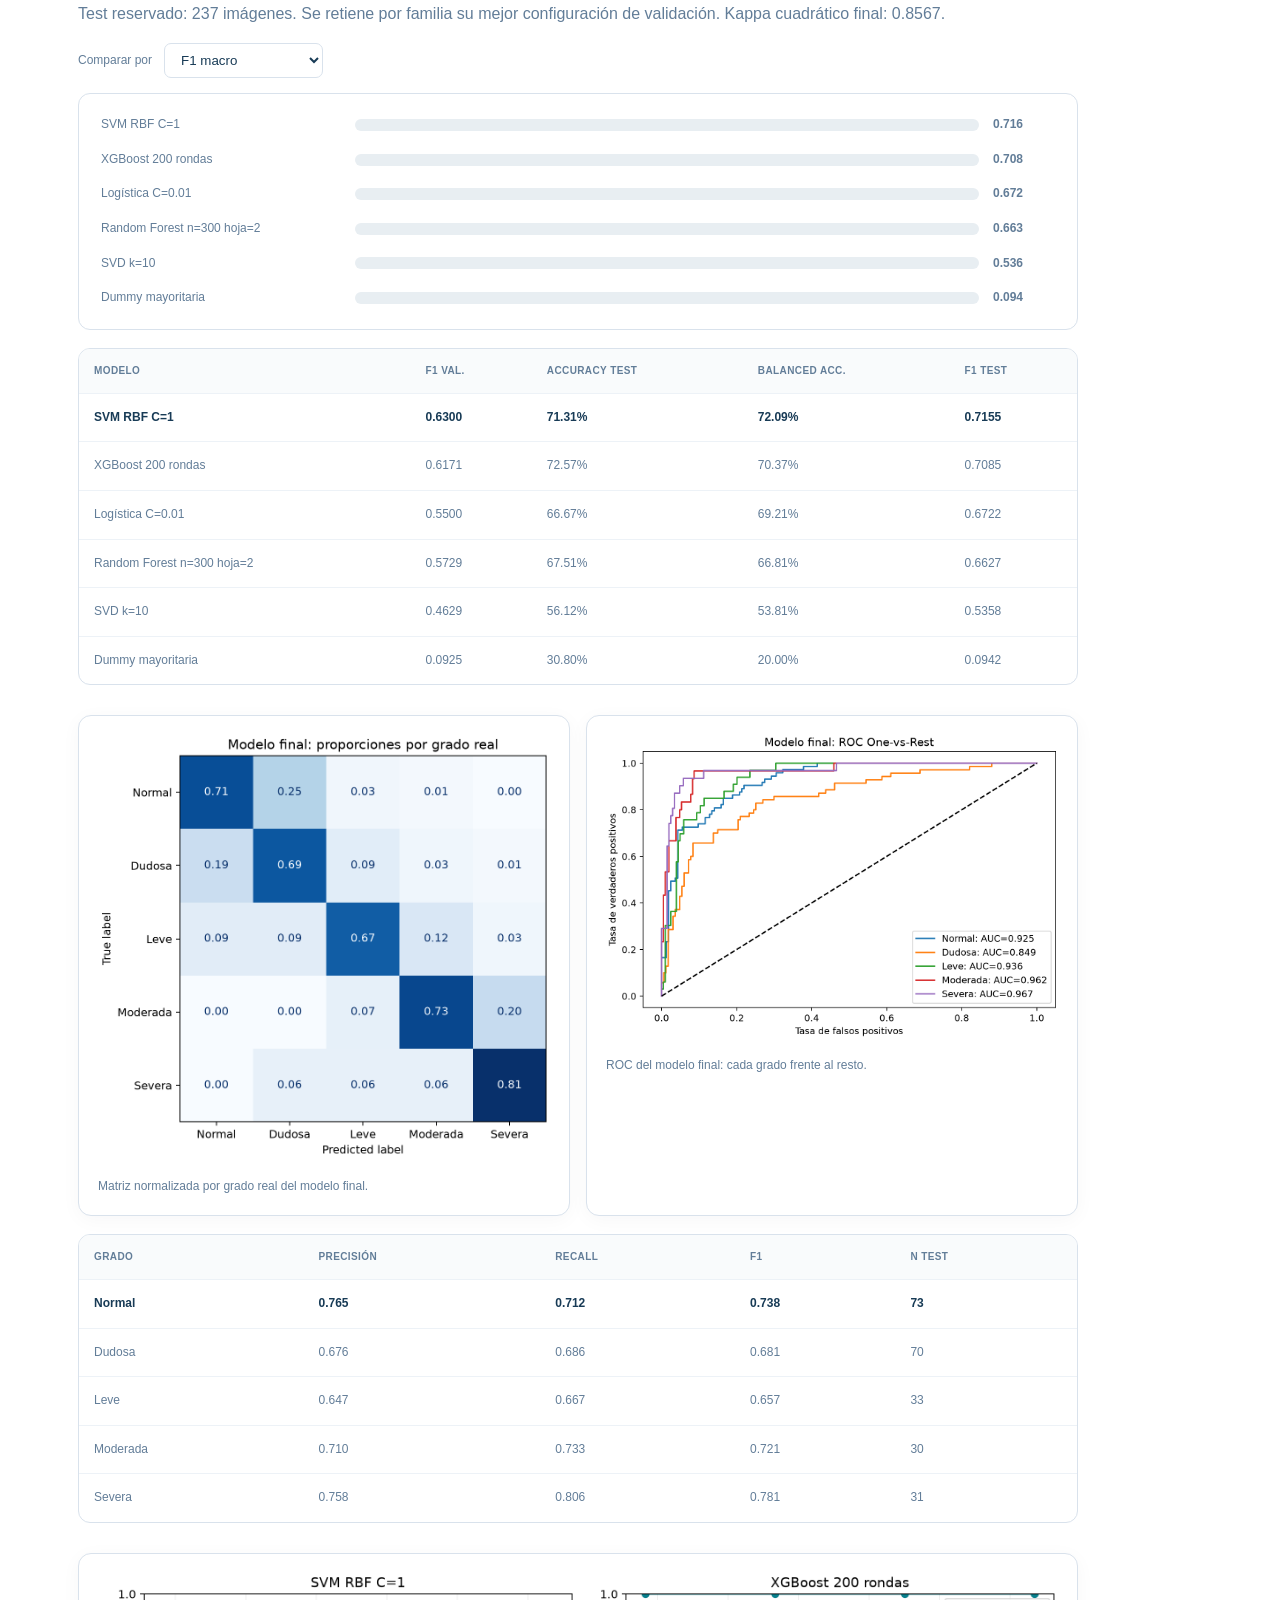
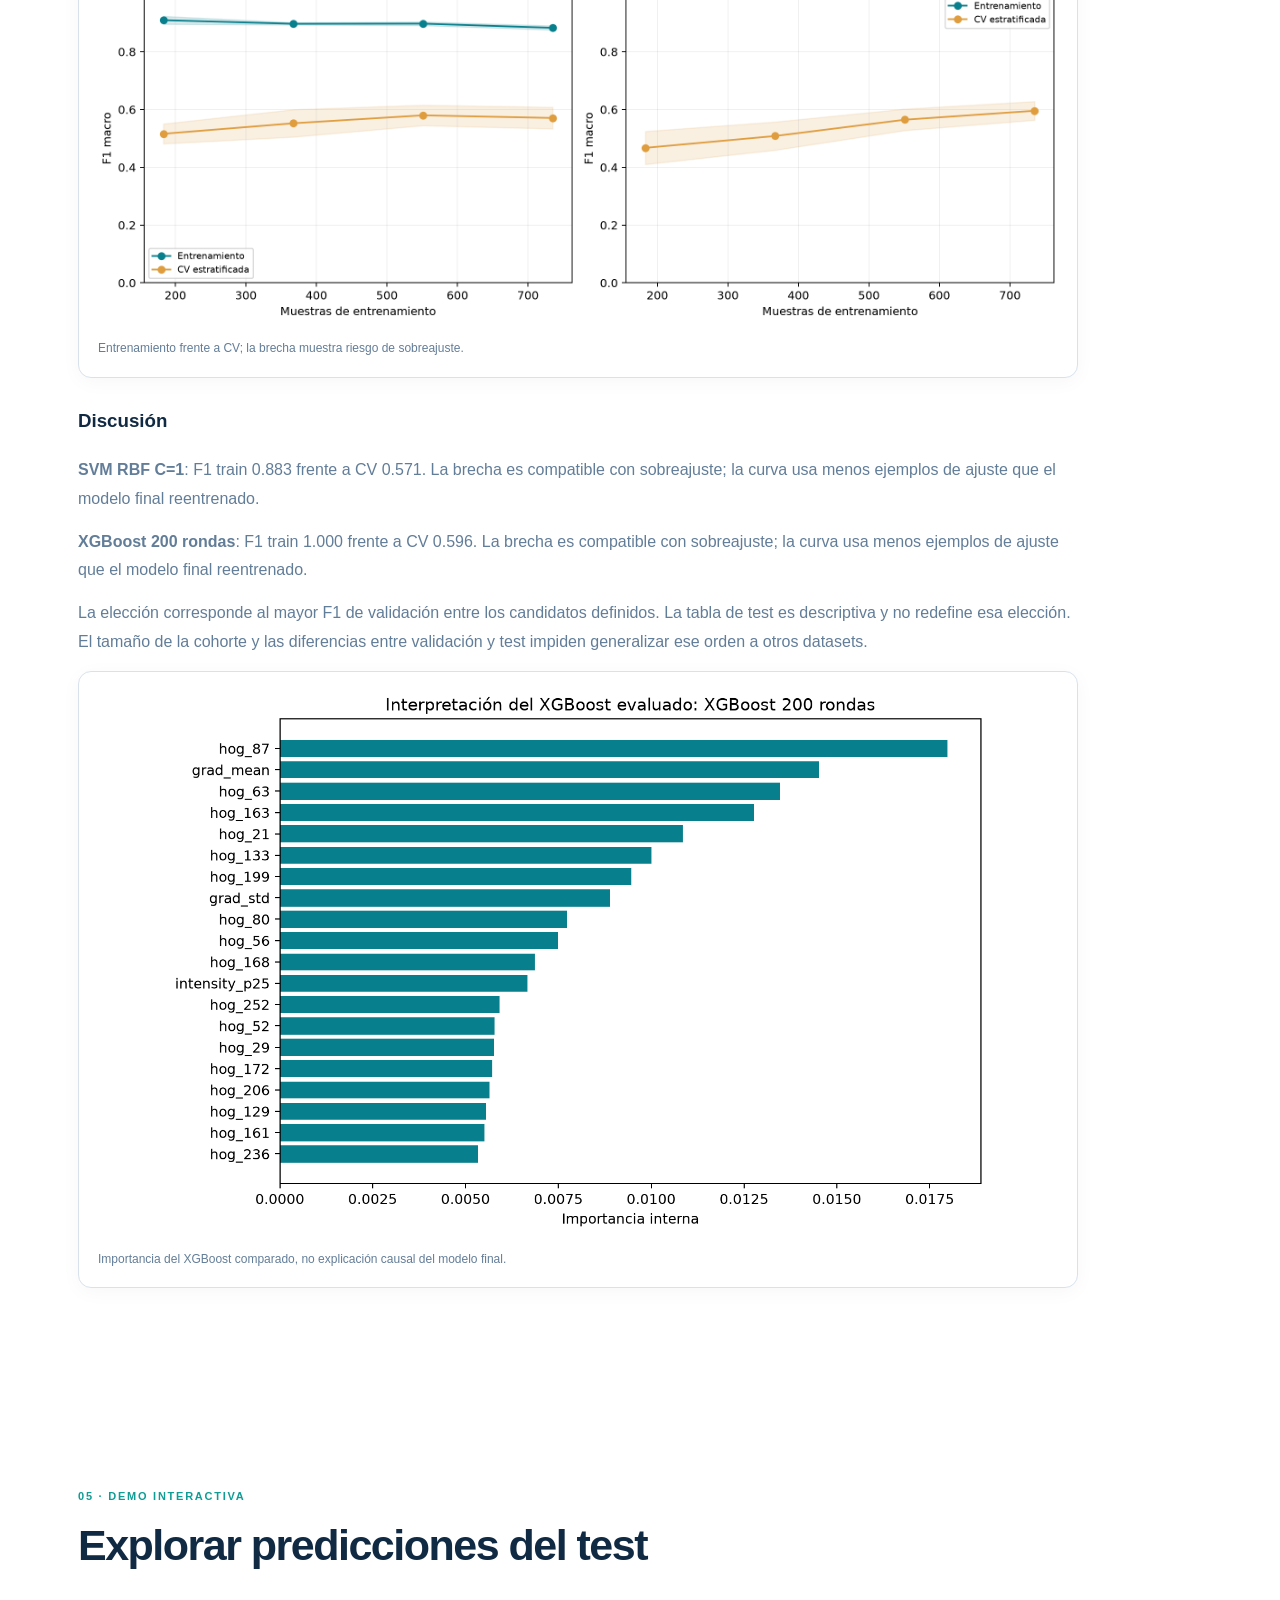
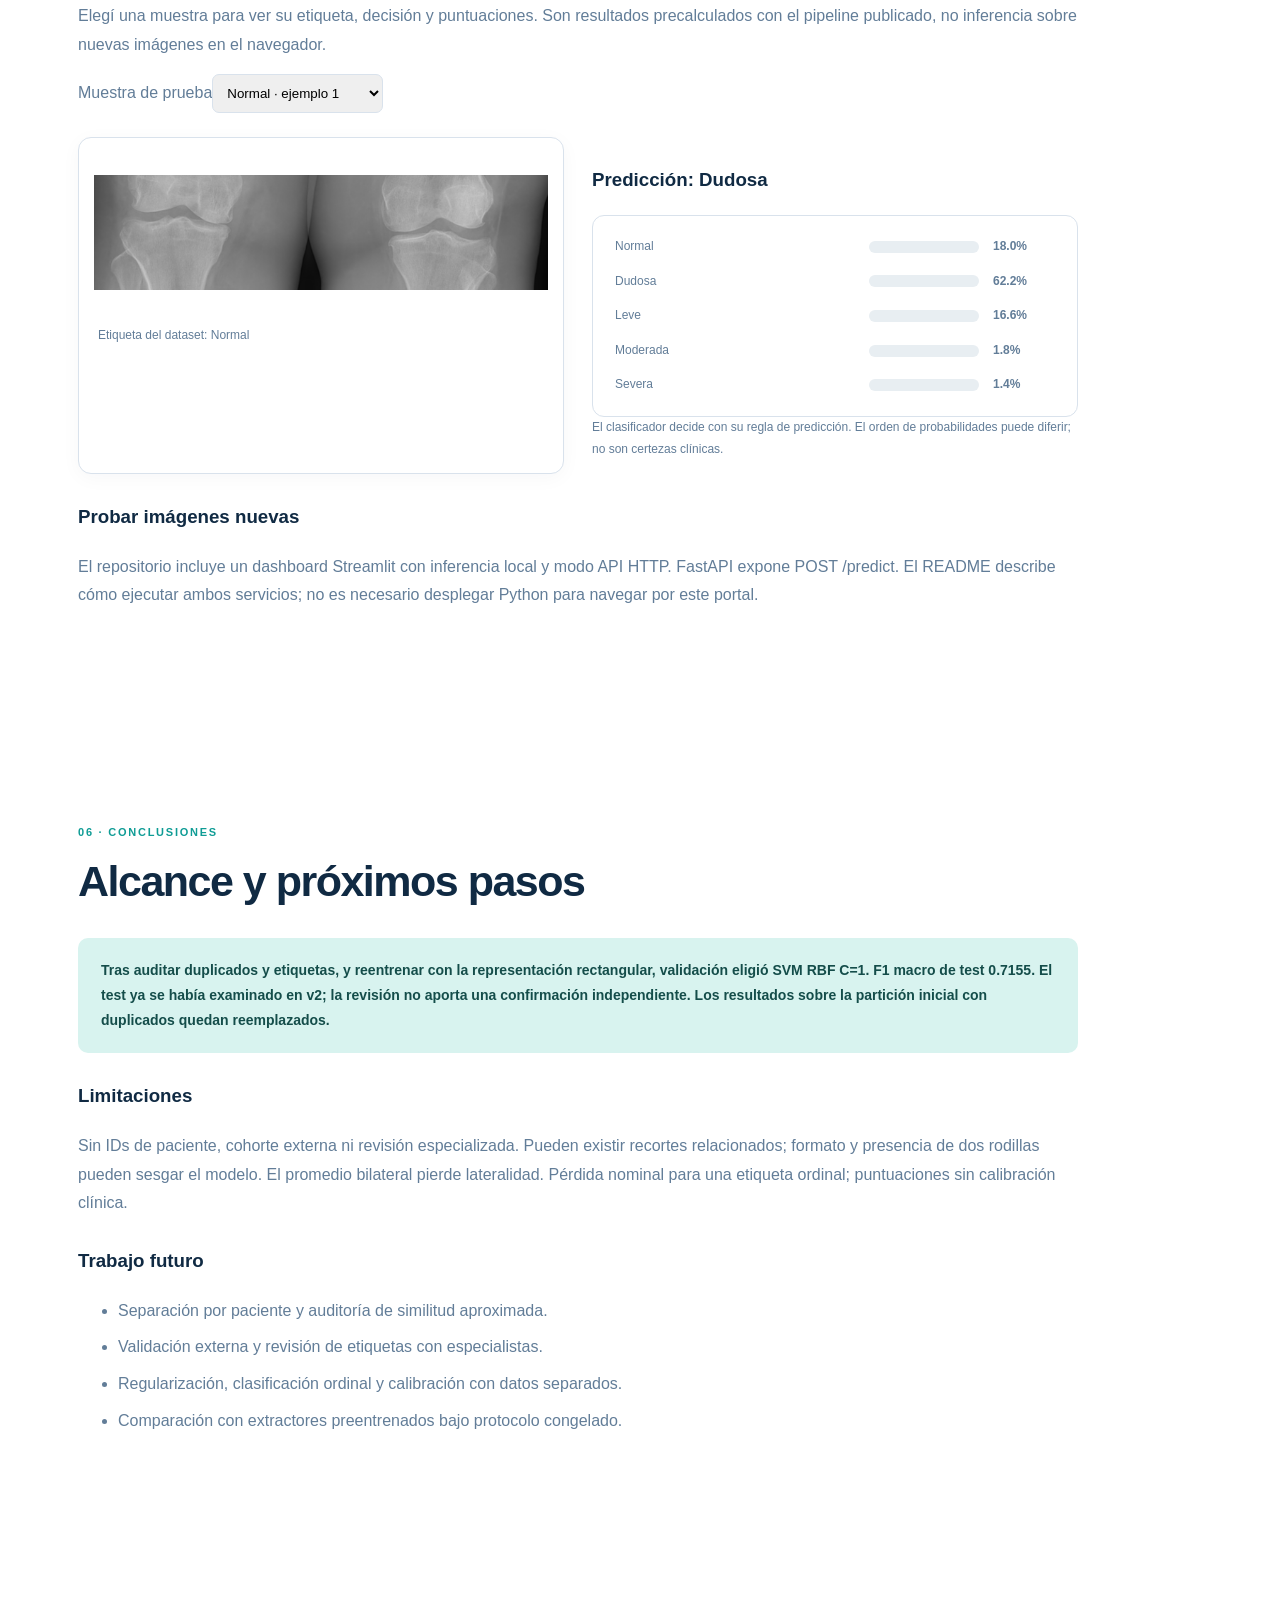
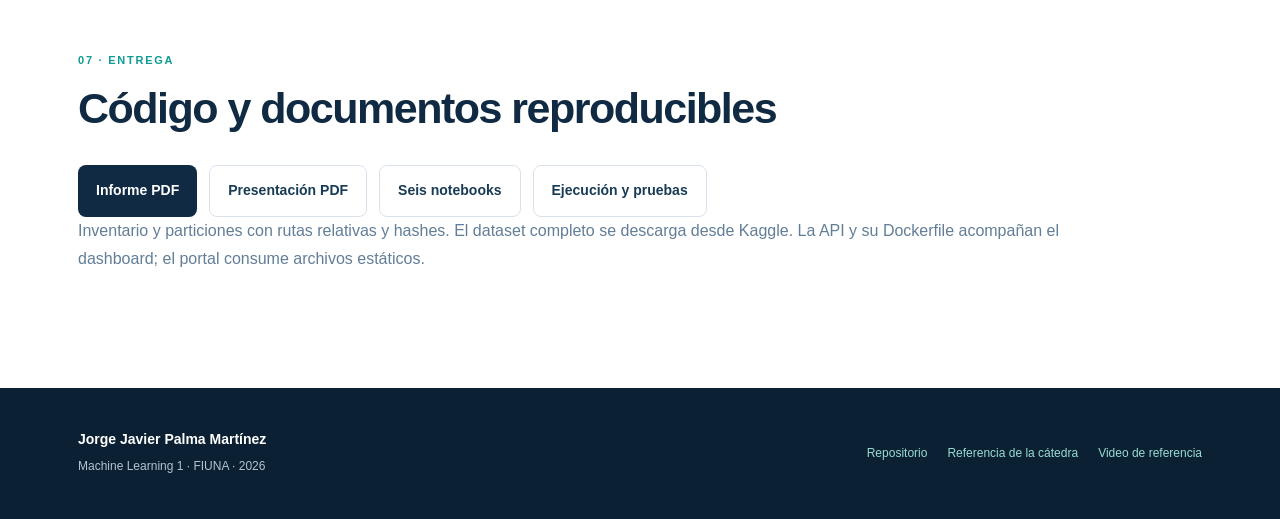
==== commit f015d28e: "Integrar entrada rectangular con mascara y limpieza reproducible en notebooks" ====
--- a/TP_4/proyecto-rodilla/docs/index.html
+++ b/TP_4/proyecto-rodilla/docs/index.html
@@ -1 +1 @@
-<!doctype html><html lang="es"><head><meta charset="utf-8"><meta name="viewport" content="width=device-width,initial-scale=1"><title>Artrosis de rodilla · Proyecto final ML1 FIUNA</title><meta name="description" content="Clasificación de grados de artrosis con evaluación depurada, selección de variables y demo académica."><link rel="stylesheet" href="assets/site.css"><script defer src="assets/site.js"></script></head><body><header class="topbar"><a class="brand" href="#inicio">ML1 · FIUNA 2026</a><button class="menu-toggle" aria-label="Abrir navegación" aria-expanded="false">☰</button><nav class="nav-links" aria-label="Navegación principal"><a href="#proyecto">Proyecto</a><a href="#datos">Datos</a><a href="#metodo">Método</a><a href="#resultados">Resultados</a><a href="#demo">Demo</a><a href="#entregables">Entrega</a></nav></header><main><section class="hero" id="inicio"><div><p class="eyebrow">PROYECTO FINAL · INGENIERÍA ELECTRÓNICA</p><h1>Artrosis de rodilla con <span>Machine Learning</span></h1><p class="hero-lede">Cinco grados y una evaluación reconstruida después de auditar duplicados.</p><div class="hero-actions"><a class="button primary" href="#demo">Explorar demo</a><a class="button secondary" href="https://github.com/J-Palma/ML1_2026-2">Código en GitHub ↗</a></div><p class="hero-context">Facultad de Ingeniería · Universidad Nacional de Asunción<br>Machine Learning 1 (23433) · Semestre 2026<br><strong>Jorge Javier Palma Martínez</strong><br><a href="mailto:jpalma@fiuna.edu.py">jpalma@fiuna.edu.py</a> · <a href="https://github.com/J-Palma">GitHub: J-Palma</a></p></div><div class="hero-visual"><div class="hero-center"><strong>0.721</strong><small>F1 macro · test reservado</small><strong>160 variables</strong><small>seleccionadas de 320</small></div></div></section><section class="notice"><p><strong>Prototipo académico.</strong> No usar para diagnóstico ni decisiones clínicas. Versión: deduplicated-v2-2026-11-22.</p></section><section class="section" id="proyecto"><p class="eyebrow">01 · PROBLEMA</p><h2>Clasificar cinco grados de severidad</h2><div class="section-copy technical-copy"><p>La entrada es una radiografía y la etiqueta es Normal, Dudosa, Leve, Moderada o Severa (0–4). Son categorías ordenadas; los clasificadores entrenan como multiclase nominal.</p><h3>Justificación</h3><p>Se estudia si combinaciones aprendidas de intensidad, bordes y textura distinguen grados en imágenes de diferente contraste y formato. El experimento compara métodos; no demuestra superioridad frente a especialistas.</p><h3>Objetivo general</h3><p>Desarrollar un pipeline reproducible de clasificación de artrosis.</p><h3>Objetivos específicos</h3><ol><li>Auditar calidad, duplicados y etiquetas.</li><li>Extraer descriptores conservando la geometría.</li><li>Comparar selección ANOVA, PCA y modelos clásicos con validación.</li><li>Evaluar errores y presentar una demo, API y dashboard.</li></ol></div></section><section class="section" id="datos"><p class="eyebrow">02 · AUDITORÍA Y EDA</p><h2>1576 imágenes únicas elegibles</h2><div class="section-copy technical-copy"><p>Fuente: <a href="https://www.kaggle.com/datasets/hafiznouman786/annotated-dataset-for-knee-arthritis-detection">Annotated Dataset for Knee Arthritis Detection, Kaggle</a>. De 1650 originales se excluyeron 6 imágenes de 3 grupos con etiquetas contradictorias y 68 copias exactas. Se conservó una imagen por hash de píxeles.</p><p><strong>Particiones:</strong> 1103 train, 236 validación y 237 test. No comparten hashes idénticos. Se mantienen originales e inventario de inclusión.</p><p><strong>Corrección del protocolo:</strong> las cifras anteriores sobre 1.650 imágenes se reemplazaron: había 30 grupos duplicados entre particiones. Sin IDs de pacientes, todavía pueden existir recortes relacionados o duplicados aproximados.</p><div class="figure-grid"><figure class="figure-card"><a href="assets/distribucion_clases.png" target="_blank"><img loading="lazy" src="assets/distribucion_clases.png" alt="EDA 1. Distribución por grado después de depurar; persiste el desbalance."></a><figcaption>EDA 1. Distribución por grado después de depurar; persiste el desbalance.</figcaption></figure><figure class="figure-card"><a href="assets/eda_resoluciones.png" target="_blank"><img loading="lazy" src="assets/eda_resoluciones.png" alt="EDA 2. Se mantienen ambas resoluciones; no son un criterio de exclusión."></a><figcaption>EDA 2. Se mantienen ambas resoluciones; no son un criterio de exclusión.</figcaption></figure></div><figure class="figure-card"><a href="assets/eda_resolucion_por_grado.png" target="_blank"><img loading="lazy" src="assets/eda_resolucion_por_grado.png" alt="EDA 3. El formato sigue asociado al grado y puede introducir atajos visuales."></a><figcaption>EDA 3. El formato sigue asociado al grado y puede introducir atajos visuales.</figcaption></figure><div class="table-wrap"><table><thead><tr><th>Grado</th><th>Imágenes únicas</th></tr></thead><tbody><tr><td>Normal</td><td>479</td></tr><tr><td>Dudosa</td><td>469</td></tr><tr><td>Leve</td><td>219</td></tr><tr><td>Moderada</td><td>203</td></tr><tr><td>Severa</td><td>206</td></tr></tbody></table></div><p><strong>Faltantes:</strong> extracción detenida ante imágenes ilegibles; no se imputan píxeles. <strong>Atípicos:</strong> no se eliminan por severidad o resolución; sin auditoría clínica. <strong>Codificación:</strong> etiquetas 0–4 y descriptores numéricos sin OneHotEncoder. <strong>Escalado:</strong> StandardScaler para modelos lineales, SVM, PCA y SVD; árboles sin ese escalado.</p></div></section><section class="section" id="metodo"><p class="eyebrow">03 · METODOLOGÍA</p><h2>De la radiografía al modelo final</h2><div class="section-copy technical-copy"><p>Escala de grises, separación por la mitad de imágenes de al menos 500 píxeles de ancho, ajuste proporcional a 256 × 256 y CLAHE (clip limit 1,5). La regla de anchura es específica del dataset; no detecta anatomía. En estudios bilaterales se promedian descriptores: la predicción corresponde al estudio, no a cada rodilla.</p><figure class="figure-card"><a href="assets/acondicionamiento_radiografias.png" target="_blank"><img loading="lazy" src="assets/acondicionamiento_radiografias.png" alt="Entrada real al extractor: relleno negro para conservar proporción y realce CLAHE."></a><figcaption>Entrada real al extractor: relleno negro para conservar proporción y realce CLAHE.</figcaption></figure><h3>Características y selección</h3><p>320 descriptores: 5 de intensidad, 3 de gradientes/Laplaciano, 16 bins de histograma, 8 estadísticas espaciales y 288 HOG. Se comparó ANOVA (40, 80 y 160 variables), PCA (32, 64 y 128 componentes) y subespacios SVD sobre píxeles 64 × 64. El percentil 25 es constante en train por el fondo; ANOVA no lo favorece.</p><p><strong>Elegido:</strong> SVM ANOVA160 C=10 con F1 macro de validación 0.5881. El modelo final conserva 160 variables. PCA se evaluó, pero no se eligió.</p><figure class="figure-card"><a href="assets/feature_engineering_validation.png" target="_blank"><img loading="lazy" src="assets/feature_engineering_validation.png" alt="Comparación de representación exclusivamente en validación."></a><figcaption>Comparación de representación exclusivamente en validación.</figcaption></figure><h3>Evaluación y fuga de datos</h3><p>70/15/15 estratificado por clase y resolución, semilla 42. Selección de parámetros, representación y familia por F1 macro de validación. Luego reentrenamiento con train + validation; decisión guardada antes de calcular resultados de test.</p><p>Curvas con StratifiedKFold de 3 folds dentro de train. Cada fold reajusta selector y escalador. Son diagnósticas posteriores a la búsqueda, no validación anidada ni externa. La auditoría elimina duplicados exactos; sin IDs no garantiza separación por paciente.</p><h3>Modelos y barrido</h3><p>Logística L2 (C=0,001 a 10), SVM RBF (C=1, 10, 50), Random Forest (100–300 árboles; hoja 1 o 2), XGBoost (100–300 rondas, profundidad 4), SVD (k=5, 10, 20, 30, 50) y Dummy mayoritaria como referencia. XGBoost crea cinco árboles por ronda: 300 rondas son 1.500 árboles.</p><h3>Métricas</h3><p>F1 macro pondera por igual cada grado; balanced accuracy promedia recalls. Accuracy mide aciertos totales. Precisión/recall por clase, ROC One-vs-Rest y kappa cuadrático complementan el análisis ordinal.</p></div></section><section class="section" id="resultados"><p class="eyebrow">04 · RESULTADOS</p><h2>Decisión congelada antes del test</h2><div class="section-copy technical-copy"><div class="winner-card"><div><span class="winner-label">ELEGIDO POR VALIDACIÓN</span><h3>SVM ANOVA160 C=10</h3><p>Accuracy test 73.00% · Balanced acc. 71.85%</p></div><div class="winner-score"><span>0.721</span><small>F1 macro test</small></div></div><p>Test reservado: 237 imágenes. Se retiene por familia su mejor configuración de validación. Kappa cuadrático final: 0.8485.</p><div class="metric-controls"><label for="metric-select">Comparar por</label><select id="metric-select"><option value="F1 Macro">F1 macro</option><option value="Accuracy (%)">Accuracy</option><option value="Balanced Acc (%)">Balanced accuracy</option></select></div><div id="model-chart" class="model-chart"></div><div class="table-wrap"><table><thead><tr><th>Modelo</th><th>F1 val.</th><th>Accuracy test</th><th>Balanced acc.</th><th>F1 test</th></tr></thead><tbody><tr><td>SVM ANOVA160 C=10</td><td>0.5881</td><td>73.00%</td><td>71.85%</td><td>0.7207</td></tr><tr><td>XGBoost 300 rondas</td><td>0.5565</td><td>71.73%</td><td>68.34%</td><td>0.6847</td></tr><tr><td>Random Forest n=300 hoja=2</td><td>0.5438</td><td>67.09%</td><td>63.12%</td><td>0.6436</td></tr><tr><td>Logística C=0.1</td><td>0.5630</td><td>65.40%</td><td>64.01%</td><td>0.6267</td></tr><tr><td>SVD k=10</td><td>0.4931</td><td>59.07%</td><td>56.59%</td><td>0.5645</td></tr><tr><td>Dummy mayoritaria</td><td>0.0925</td><td>30.80%</td><td>20.00%</td><td>0.0942</td></tr></tbody></table></div><div class="figure-grid"><figure class="figure-card"><a href="assets/final_confusion_normalizada.png" target="_blank"><img loading="lazy" src="assets/final_confusion_normalizada.png" alt="Matriz normalizada por grado real del modelo final."></a><figcaption>Matriz normalizada por grado real del modelo final.</figcaption></figure><figure class="figure-card"><a href="assets/modelos_avanzados_roc_curves.png" target="_blank"><img loading="lazy" src="assets/modelos_avanzados_roc_curves.png" alt="ROC del modelo final: cada grado frente al resto."></a><figcaption>ROC del modelo final: cada grado frente al resto.</figcaption></figure></div><div class="table-wrap"><table><thead><tr><th>Grado</th><th>Precisión</th><th>Recall</th><th>F1</th><th>N test</th></tr></thead><tbody><tr><td>Normal</td><td>0.738</td><td>0.849</td><td>0.790</td><td>73</td></tr><tr><td>Dudosa</td><td>0.719</td><td>0.657</td><td>0.687</td><td>70</td></tr><tr><td>Leve</td><td>0.607</td><td>0.515</td><td>0.557</td><td>33</td></tr><tr><td>Moderada</td><td>0.840</td><td>0.700</td><td>0.764</td><td>30</td></tr><tr><td>Severa</td><td>0.750</td><td>0.871</td><td>0.806</td><td>31</td></tr></tbody></table></div><figure class="figure-card"><a href="assets/modelos_avanzados_learning_curves.png" target="_blank"><img loading="lazy" src="assets/modelos_avanzados_learning_curves.png" alt="Entrenamiento frente a CV; la brecha muestra riesgo de sobreajuste."></a><figcaption>Entrenamiento frente a CV; la brecha muestra riesgo de sobreajuste.</figcaption></figure><h3>Discusión</h3><p><strong>SVM ANOVA160 C=10</strong>: F1 train 0.995 frente a CV 0.566. La brecha es compatible con sobreajuste; la curva usa menos ejemplos de ajuste que el modelo final reentrenado.</p><p><strong>XGBoost 300 rondas</strong>: F1 train 1.000 frente a CV 0.553. La brecha es compatible con sobreajuste; la curva usa menos ejemplos de ajuste que el modelo final reentrenado.</p><p>El modelo final encabeza esta comparación. No se aisló una causa de superioridad: la combinación de selección y SVM fue la que obtuvo el mayor F1 de validación entre los candidatos predefinidos. El tamaño de la cohorte y las diferencias entre validación y test impiden generalizar ese orden a otros datasets.</p><figure class="figure-card"><a href="assets/modelos_avanzados_feature_importance.png" target="_blank"><img loading="lazy" src="assets/modelos_avanzados_feature_importance.png" alt="Importancia del XGBoost comparado, no explicación causal del SVM final."></a><figcaption>Importancia del XGBoost comparado, no explicación causal del SVM final.</figcaption></figure></div></section><section class="section" id="demo"><p class="eyebrow">05 · DEMO INTERACTIVA</p><h2>Explorar predicciones del test</h2><div class="section-copy technical-copy"><p>Elegí una muestra para ver su etiqueta, decisión y puntuaciones. Son resultados precalculados con el pipeline publicado, no inferencia sobre nuevas imágenes en el navegador.</p><label for="sample-select">Muestra de prueba</label><select id="sample-select"></select><div class="demo-grid"><figure class="figure-card"><img id="demo-image" alt="Radiografía de la muestra elegida"><figcaption id="demo-label"></figcaption></figure><div><h3 id="demo-prediction"></h3><div id="demo-probabilities" class="model-chart"></div><p class="small-note">SVM decide con su regla de clasificación. El orden de probabilidades puede diferir; no son certezas clínicas.</p></div></div><h3>Probar imágenes nuevas</h3><p>El repositorio incluye un dashboard Streamlit con inferencia local y modo API HTTP. FastAPI expone POST /predict. El README describe cómo ejecutar ambos servicios; no es necesario desplegar Python para navegar por este portal.</p></div></section><section class="section" id="limites"><p class="eyebrow">06 · CONCLUSIONES</p><h2>Alcance y próximos pasos</h2><div class="section-copy technical-copy"><p class="conclusion">Tras auditar duplicados y etiquetas, validación eligió SVM con 160 descriptores. F1 macro de test 0.7207. Los resultados antiguos quedan reemplazados; no son comparables por el cambio de muestra y partición.</p><h3>Limitaciones</h3><p>Sin IDs de paciente, cohorte externa ni revisión especializada. Pueden existir recortes relacionados; formato y presencia de dos rodillas pueden sesgar el modelo. El promedio bilateral pierde lateralidad. Pérdida nominal para una etiqueta ordinal; puntuaciones sin calibración clínica.</p><h3>Trabajo futuro</h3><ul><li>Separación por paciente y auditoría de similitud aproximada.</li><li>Validación externa y revisión de etiquetas con especialistas.</li><li>Regularización, clasificación ordinal y calibración con datos separados.</li><li>Comparación con extractores preentrenados bajo protocolo congelado.</li></ul></div></section><section class="section" id="entregables"><p class="eyebrow">07 · ENTREGA</p><h2>Código y documentos reproducibles</h2><div class="section-copy technical-copy"><div class="hero-actions"><a class="button primary" href="https://github.com/J-Palma/ML1_2026-2/blob/main/TP_4/proyecto-rodilla/reports/informe_final.pdf">Informe PDF</a><a class="button secondary" href="https://github.com/J-Palma/ML1_2026-2/blob/main/TP_4/proyecto-rodilla/presentation/slides.pdf">Presentación PDF</a><a class="button secondary" href="https://github.com/J-Palma/ML1_2026-2/tree/main/TP_4/proyecto-rodilla/notebooks">Seis notebooks</a><a class="button secondary" href="https://github.com/J-Palma/ML1_2026-2/blob/main/TP_4/proyecto-rodilla/README.md">Ejecución y pruebas</a></div><p>Inventario y particiones con rutas relativas y hashes. El dataset completo se descarga desde Kaggle. La API y su Dockerfile acompañan el dashboard; el portal consume archivos estáticos.</p></div></section></main><footer class="footer"><div><strong>Jorge Javier Palma Martínez</strong><p>Machine Learning 1 · FIUNA · 2026</p></div><div class="footer-links"><a href="https://github.com/J-Palma/ML1_2026-2">Repositorio</a><a href="https://github.com/carlobeni/Machine-Learning">Referencia de la cátedra</a><a href="https://www.youtube.com/watch?v=isgBodVA2C4">Video de referencia</a></div></footer></body></html>+<!doctype html><html lang="es"><head><meta charset="utf-8"><meta name="viewport" content="width=device-width,initial-scale=1"><title>Artrosis de rodilla · Proyecto final ML1 FIUNA</title><meta name="description" content="Clasificación de grados de artrosis con evaluación depurada, selección de variables y demo académica."><link rel="stylesheet" href="assets/site.css?v=rectangular-masked-v3-2026-11-22"><script defer src="assets/site.js?v=rectangular-masked-v3-2026-11-22"></script></head><body><header class="topbar"><a class="brand" href="#inicio">ML1 · FIUNA 2026</a><button class="menu-toggle" aria-label="Abrir navegación" aria-expanded="false">☰</button><nav class="nav-links" aria-label="Navegación principal"><a href="#proyecto">Proyecto</a><a href="#datos">Datos</a><a href="#metodo">Método</a><a href="#resultados">Resultados</a><a href="#demo">Demo</a><a href="#entregables">Entrega</a></nav></header><main><section class="hero" id="inicio"><div><p class="eyebrow">PROYECTO FINAL · INGENIERÍA ELECTRÓNICA</p><h1>Artrosis de rodilla con <span>Machine Learning</span></h1><p class="hero-lede">Cinco grados y una evaluación reconstruida después de auditar duplicados.</p><div class="hero-actions"><a class="button primary" href="#demo">Explorar demo</a><a class="button secondary" href="https://github.com/J-Palma/ML1_2026-2">Código en GitHub ↗</a></div><p class="hero-context">Facultad de Ingeniería · Universidad Nacional de Asunción<br>Machine Learning 1 (23433) · Semestre 2026<br><strong>Jorge Javier Palma Martínez</strong><br><a href="mailto:jpalma@fiuna.edu.py">jpalma@fiuna.edu.py</a> · <a href="https://github.com/J-Palma">GitHub: J-Palma</a></p></div><div class="hero-visual"><div class="hero-center"><strong>0.716</strong><small>F1 macro · test reservado</small><strong>288 variables</strong><small>seleccionadas de 288</small></div></div></section><section class="notice"><p><strong>Prototipo académico.</strong> No usar para diagnóstico ni decisiones clínicas. Versión: rectangular-masked-v3-2026-11-22.</p></section><section class="section" id="proyecto"><p class="eyebrow">01 · PROBLEMA</p><h2>Clasificar cinco grados de severidad</h2><div class="section-copy technical-copy"><p>La entrada es una radiografía y la etiqueta es Normal, Dudosa, Leve, Moderada o Severa (0–4). Son categorías ordenadas; los clasificadores entrenan como multiclase nominal.</p><h3>Justificación</h3><p>Se estudia si combinaciones aprendidas de intensidad, bordes y textura distinguen grados en imágenes de diferente contraste y formato. El experimento compara métodos; no demuestra superioridad frente a especialistas.</p><h3>Objetivo general</h3><p>Desarrollar un pipeline reproducible de clasificación de artrosis.</p><h3>Objetivos específicos</h3><ol><li>Auditar calidad, duplicados y etiquetas.</li><li>Extraer descriptores conservando la geometría.</li><li>Comparar selección ANOVA, PCA y modelos clásicos con validación.</li><li>Evaluar errores y presentar una demo, API y dashboard.</li></ol></div></section><section class="section" id="datos"><p class="eyebrow">02 · AUDITORÍA Y EDA</p><h2>1576 imágenes únicas elegibles</h2><div class="section-copy technical-copy"><p>Fuente: <a href="https://www.kaggle.com/datasets/hafiznouman786/annotated-dataset-for-knee-arthritis-detection">Annotated Dataset for Knee Arthritis Detection, Kaggle</a>. De 1650 originales se excluyeron 6 imágenes de 3 grupos con etiquetas contradictorias y 68 copias exactas. Se conservó una imagen por hash de píxeles.</p><p><strong>Particiones:</strong> 1103 train, 236 validación y 237 test. No comparten hashes idénticos. Se mantienen originales e inventario de inclusión. La copia limpia está en data/clean/Training y las exclusiones en data/excluded_images.csv.</p><p><strong>Corrección del protocolo:</strong> las cifras anteriores sobre 1.650 imágenes se reemplazaron: había 30 grupos duplicados entre particiones. Sin IDs de pacientes, todavía pueden existir recortes relacionados o duplicados aproximados.</p><div class="figure-grid"><figure class="figure-card"><a href="assets/distribucion_clases.png?v=rectangular-masked-v3-2026-11-22" target="_blank"><img loading="lazy" src="assets/distribucion_clases.png?v=rectangular-masked-v3-2026-11-22" alt="EDA 1. Distribución por grado después de depurar; persiste el desbalance."></a><figcaption>EDA 1. Distribución por grado después de depurar; persiste el desbalance.</figcaption></figure><figure class="figure-card"><a href="assets/eda_resoluciones.png?v=rectangular-masked-v3-2026-11-22" target="_blank"><img loading="lazy" src="assets/eda_resoluciones.png?v=rectangular-masked-v3-2026-11-22" alt="EDA 2. Se mantienen ambas resoluciones; no son un criterio de exclusión."></a><figcaption>EDA 2. Se mantienen ambas resoluciones; no son un criterio de exclusión.</figcaption></figure></div><figure class="figure-card"><a href="assets/eda_resolucion_por_grado.png?v=rectangular-masked-v3-2026-11-22" target="_blank"><img loading="lazy" src="assets/eda_resolucion_por_grado.png?v=rectangular-masked-v3-2026-11-22" alt="EDA 3. El formato sigue asociado al grado y puede introducir atajos visuales."></a><figcaption>EDA 3. El formato sigue asociado al grado y puede introducir atajos visuales.</figcaption></figure><div class="table-wrap"><table><thead><tr><th>Grado</th><th>Imágenes únicas</th></tr></thead><tbody><tr><td>Normal</td><td>479</td></tr><tr><td>Dudosa</td><td>469</td></tr><tr><td>Leve</td><td>219</td></tr><tr><td>Moderada</td><td>203</td></tr><tr><td>Severa</td><td>206</td></tr></tbody></table></div><p><strong>Faltantes:</strong> extracción detenida ante imágenes ilegibles; no se imputan píxeles. <strong>Atípicos:</strong> no se eliminan por severidad o resolución; sin auditoría clínica. <strong>Codificación:</strong> etiquetas 0–4 y descriptores numéricos sin OneHotEncoder. <strong>Escalado:</strong> StandardScaler para modelos lineales, SVM, PCA y SVD; árboles sin ese escalado.</p></div></section><section class="section" id="metodo"><p class="eyebrow">03 · METODOLOGÍA</p><h2>De la radiografía al modelo final</h2><div class="section-copy technical-copy"><p>Escala de grises, separación por la mitad de imágenes de al menos 500 píxeles de ancho, ajuste proporcional a 256 de ancho × 144 de alto y CLAHE (clip limit 1,5). La regla de anchura es específica del dataset; no detecta anatomía. En estudios bilaterales se promedian descriptores: la predicción corresponde al estudio, no a cada rodilla.</p><figure class="figure-card"><a href="assets/acondicionamiento_radiografias.png?v=rectangular-masked-v3-2026-11-22" target="_blank"><img loading="lazy" src="assets/acondicionamiento_radiografias.png?v=rectangular-masked-v3-2026-11-22" alt="Entrada rectangular real: proporción conservada, poco relleno añadido y CLAHE."></a><figcaption>Entrada rectangular real: proporción conservada, poco relleno añadido y CLAHE.</figcaption></figure><h3>Características y selección</h3><p>288 descriptores: 5 de intensidad, 3 de gradientes/Laplaciano, 16 bins de histograma, 8 estadísticas espaciales y 256 HOG. Se comparó ANOVA (40, 80 y 160 variables), PCA (32, 64 y 128 componentes) y subespacios SVD sobre píxeles 64 × 36. La máscara excluye el relleno añadido de estadísticas, histogramas y gradientes; no elimina el fondo original. HOG conserva proporciones sobre 160 × 96 píxeles.</p><p><strong>Elegido:</strong> SVM RBF C=1 con F1 macro de validación 0.6300. El modelo final conserva 288 variables. PCA se evaluó, pero no se eligió.</p><figure class="figure-card"><a href="assets/feature_engineering_validation.png?v=rectangular-masked-v3-2026-11-22" target="_blank"><img loading="lazy" src="assets/feature_engineering_validation.png?v=rectangular-masked-v3-2026-11-22" alt="Comparación de representación exclusivamente en validación."></a><figcaption>Comparación de representación exclusivamente en validación.</figcaption></figure><h3>Evaluación y fuga de datos</h3><p>70/15/15 estratificado por clase y resolución, semilla 42. Selección de parámetros, representación y familia por F1 macro de validación. Luego reentrenamiento con train + validation; decisión guardada antes de calcular resultados de test.</p><p>Curvas con StratifiedKFold de 3 folds dentro de train. Cada fold reajusta selector y escalador. Son diagnósticas posteriores a la búsqueda, no validación anidada ni externa. Se reutiliza el test ya evaluado en v2: los resultados son descriptivos y no una nueva confirmación independiente. La auditoría elimina duplicados exactos; sin IDs no garantiza separación por paciente.</p><h3>Modelos y barrido</h3><p>Logística L2 (C=0,001 a 10), SVM RBF (C=1, 10, 50), Random Forest (100–300 árboles; hoja 1 o 2), XGBoost (100–300 rondas, profundidad 4), SVD (k=5, 10, 20, 30, 50) y Dummy mayoritaria como referencia. XGBoost crea cinco árboles por ronda: 300 rondas son 1.500 árboles.</p><h3>Métricas</h3><p>F1 macro pondera por igual cada grado; balanced accuracy promedia recalls. Accuracy mide aciertos totales. Precisión/recall por clase, ROC One-vs-Rest y kappa cuadrático complementan el análisis ordinal.</p></div></section><section class="section" id="resultados"><p class="eyebrow">04 · RESULTADOS</p><h2>Decisión congelada antes del test</h2><div class="section-copy technical-copy"><div class="winner-card"><div><span class="winner-label">ELEGIDO POR VALIDACIÓN</span><h3>SVM RBF C=1</h3><p>Accuracy test 71.31% · Balanced acc. 72.09%</p></div><div class="winner-score"><span>0.716</span><small>F1 macro test</small></div></div><p>Test reservado: 237 imágenes. Se retiene por familia su mejor configuración de validación. Kappa cuadrático final: 0.8567.</p><div class="metric-controls"><label for="metric-select">Comparar por</label><select id="metric-select"><option value="F1 Macro">F1 macro</option><option value="Accuracy (%)">Accuracy</option><option value="Balanced Acc (%)">Balanced accuracy</option></select></div><div id="model-chart" class="model-chart"></div><div class="table-wrap"><table><thead><tr><th>Modelo</th><th>F1 val.</th><th>Accuracy test</th><th>Balanced acc.</th><th>F1 test</th></tr></thead><tbody><tr><td>SVM RBF C=1</td><td>0.6300</td><td>71.31%</td><td>72.09%</td><td>0.7155</td></tr><tr><td>XGBoost 200 rondas</td><td>0.6171</td><td>72.57%</td><td>70.37%</td><td>0.7085</td></tr><tr><td>Logística C=0.01</td><td>0.5500</td><td>66.67%</td><td>69.21%</td><td>0.6722</td></tr><tr><td>Random Forest n=300 hoja=2</td><td>0.5729</td><td>67.51%</td><td>66.81%</td><td>0.6627</td></tr><tr><td>SVD k=10</td><td>0.4629</td><td>56.12%</td><td>53.81%</td><td>0.5358</td></tr><tr><td>Dummy mayoritaria</td><td>0.0925</td><td>30.80%</td><td>20.00%</td><td>0.0942</td></tr></tbody></table></div><div class="figure-grid"><figure class="figure-card"><a href="assets/final_confusion_normalizada.png?v=rectangular-masked-v3-2026-11-22" target="_blank"><img loading="lazy" src="assets/final_confusion_normalizada.png?v=rectangular-masked-v3-2026-11-22" alt="Matriz normalizada por grado real del modelo final."></a><figcaption>Matriz normalizada por grado real del modelo final.</figcaption></figure><figure class="figure-card"><a href="assets/modelos_avanzados_roc_curves.png?v=rectangular-masked-v3-2026-11-22" target="_blank"><img loading="lazy" src="assets/modelos_avanzados_roc_curves.png?v=rectangular-masked-v3-2026-11-22" alt="ROC del modelo final: cada grado frente al resto."></a><figcaption>ROC del modelo final: cada grado frente al resto.</figcaption></figure></div><div class="table-wrap"><table><thead><tr><th>Grado</th><th>Precisión</th><th>Recall</th><th>F1</th><th>N test</th></tr></thead><tbody><tr><td>Normal</td><td>0.765</td><td>0.712</td><td>0.738</td><td>73</td></tr><tr><td>Dudosa</td><td>0.676</td><td>0.686</td><td>0.681</td><td>70</td></tr><tr><td>Leve</td><td>0.647</td><td>0.667</td><td>0.657</td><td>33</td></tr><tr><td>Moderada</td><td>0.710</td><td>0.733</td><td>0.721</td><td>30</td></tr><tr><td>Severa</td><td>0.758</td><td>0.806</td><td>0.781</td><td>31</td></tr></tbody></table></div><figure class="figure-card"><a href="assets/modelos_avanzados_learning_curves.png?v=rectangular-masked-v3-2026-11-22" target="_blank"><img loading="lazy" src="assets/modelos_avanzados_learning_curves.png?v=rectangular-masked-v3-2026-11-22" alt="Entrenamiento frente a CV; la brecha muestra riesgo de sobreajuste."></a><figcaption>Entrenamiento frente a CV; la brecha muestra riesgo de sobreajuste.</figcaption></figure><h3>Discusión</h3><p><strong>SVM RBF C=1</strong>: F1 train 0.883 frente a CV 0.571. La brecha es compatible con sobreajuste; la curva usa menos ejemplos de ajuste que el modelo final reentrenado.</p><p><strong>XGBoost 200 rondas</strong>: F1 train 1.000 frente a CV 0.596. La brecha es compatible con sobreajuste; la curva usa menos ejemplos de ajuste que el modelo final reentrenado.</p><p>La elección corresponde al mayor F1 de validación entre los candidatos definidos. La tabla de test es descriptiva y no redefine esa elección. El tamaño de la cohorte y las diferencias entre validación y test impiden generalizar ese orden a otros datasets.</p><figure class="figure-card"><a href="assets/modelos_avanzados_feature_importance.png?v=rectangular-masked-v3-2026-11-22" target="_blank"><img loading="lazy" src="assets/modelos_avanzados_feature_importance.png?v=rectangular-masked-v3-2026-11-22" alt="Importancia del XGBoost comparado, no explicación causal del modelo final."></a><figcaption>Importancia del XGBoost comparado, no explicación causal del modelo final.</figcaption></figure></div></section><section class="section" id="demo"><p class="eyebrow">05 · DEMO INTERACTIVA</p><h2>Explorar predicciones del test</h2><div class="section-copy technical-copy"><p>Elegí una muestra para ver su etiqueta, decisión y puntuaciones. Son resultados precalculados con el pipeline publicado, no inferencia sobre nuevas imágenes en el navegador.</p><label for="sample-select">Muestra de prueba</label><select id="sample-select"></select><div class="demo-grid"><figure class="figure-card"><img id="demo-image" alt="Radiografía de la muestra elegida"><figcaption id="demo-label"></figcaption></figure><div><h3 id="demo-prediction"></h3><div id="demo-probabilities" class="model-chart"></div><p class="small-note">El clasificador decide con su regla de predicción. El orden de probabilidades puede diferir; no son certezas clínicas.</p></div></div><h3>Probar imágenes nuevas</h3><p>El repositorio incluye un dashboard Streamlit con inferencia local y modo API HTTP. FastAPI expone POST /predict. El README describe cómo ejecutar ambos servicios; no es necesario desplegar Python para navegar por este portal.</p></div></section><section class="section" id="limites"><p class="eyebrow">06 · CONCLUSIONES</p><h2>Alcance y próximos pasos</h2><div class="section-copy technical-copy"><p class="conclusion">Tras auditar duplicados y etiquetas, y reentrenar con la representación rectangular, validación eligió SVM RBF C=1. F1 macro de test 0.7155. El test ya se había examinado en v2; la revisión no aporta una confirmación independiente. Los resultados sobre la partición inicial con duplicados quedan reemplazados.</p><h3>Limitaciones</h3><p>Sin IDs de paciente, cohorte externa ni revisión especializada. Pueden existir recortes relacionados; formato y presencia de dos rodillas pueden sesgar el modelo. El promedio bilateral pierde lateralidad. Pérdida nominal para una etiqueta ordinal; puntuaciones sin calibración clínica.</p><h3>Trabajo futuro</h3><ul><li>Separación por paciente y auditoría de similitud aproximada.</li><li>Validación externa y revisión de etiquetas con especialistas.</li><li>Regularización, clasificación ordinal y calibración con datos separados.</li><li>Comparación con extractores preentrenados bajo protocolo congelado.</li></ul></div></section><section class="section" id="entregables"><p class="eyebrow">07 · ENTREGA</p><h2>Código y documentos reproducibles</h2><div class="section-copy technical-copy"><div class="hero-actions"><a class="button primary" href="https://github.com/J-Palma/ML1_2026-2/blob/main/TP_4/proyecto-rodilla/reports/informe_final.pdf">Informe PDF</a><a class="button secondary" href="https://github.com/J-Palma/ML1_2026-2/blob/main/TP_4/proyecto-rodilla/presentation/slides.pdf">Presentación PDF</a><a class="button secondary" href="https://github.com/J-Palma/ML1_2026-2/tree/main/TP_4/proyecto-rodilla/notebooks">Seis notebooks</a><a class="button secondary" href="https://github.com/J-Palma/ML1_2026-2/blob/main/TP_4/proyecto-rodilla/README.md">Ejecución y pruebas</a></div><p>Inventario y particiones con rutas relativas y hashes. El dataset completo se descarga desde Kaggle. La API y su Dockerfile acompañan el dashboard; el portal consume archivos estáticos.</p></div></section></main><footer class="footer"><div><strong>Jorge Javier Palma Martínez</strong><p>Machine Learning 1 · FIUNA · 2026</p></div><div class="footer-links"><a href="https://github.com/J-Palma/ML1_2026-2">Repositorio</a><a href="https://github.com/carlobeni/Machine-Learning">Referencia de la cátedra</a><a href="https://www.youtube.com/watch?v=isgBodVA2C4">Video de referencia</a></div></footer></body></html>
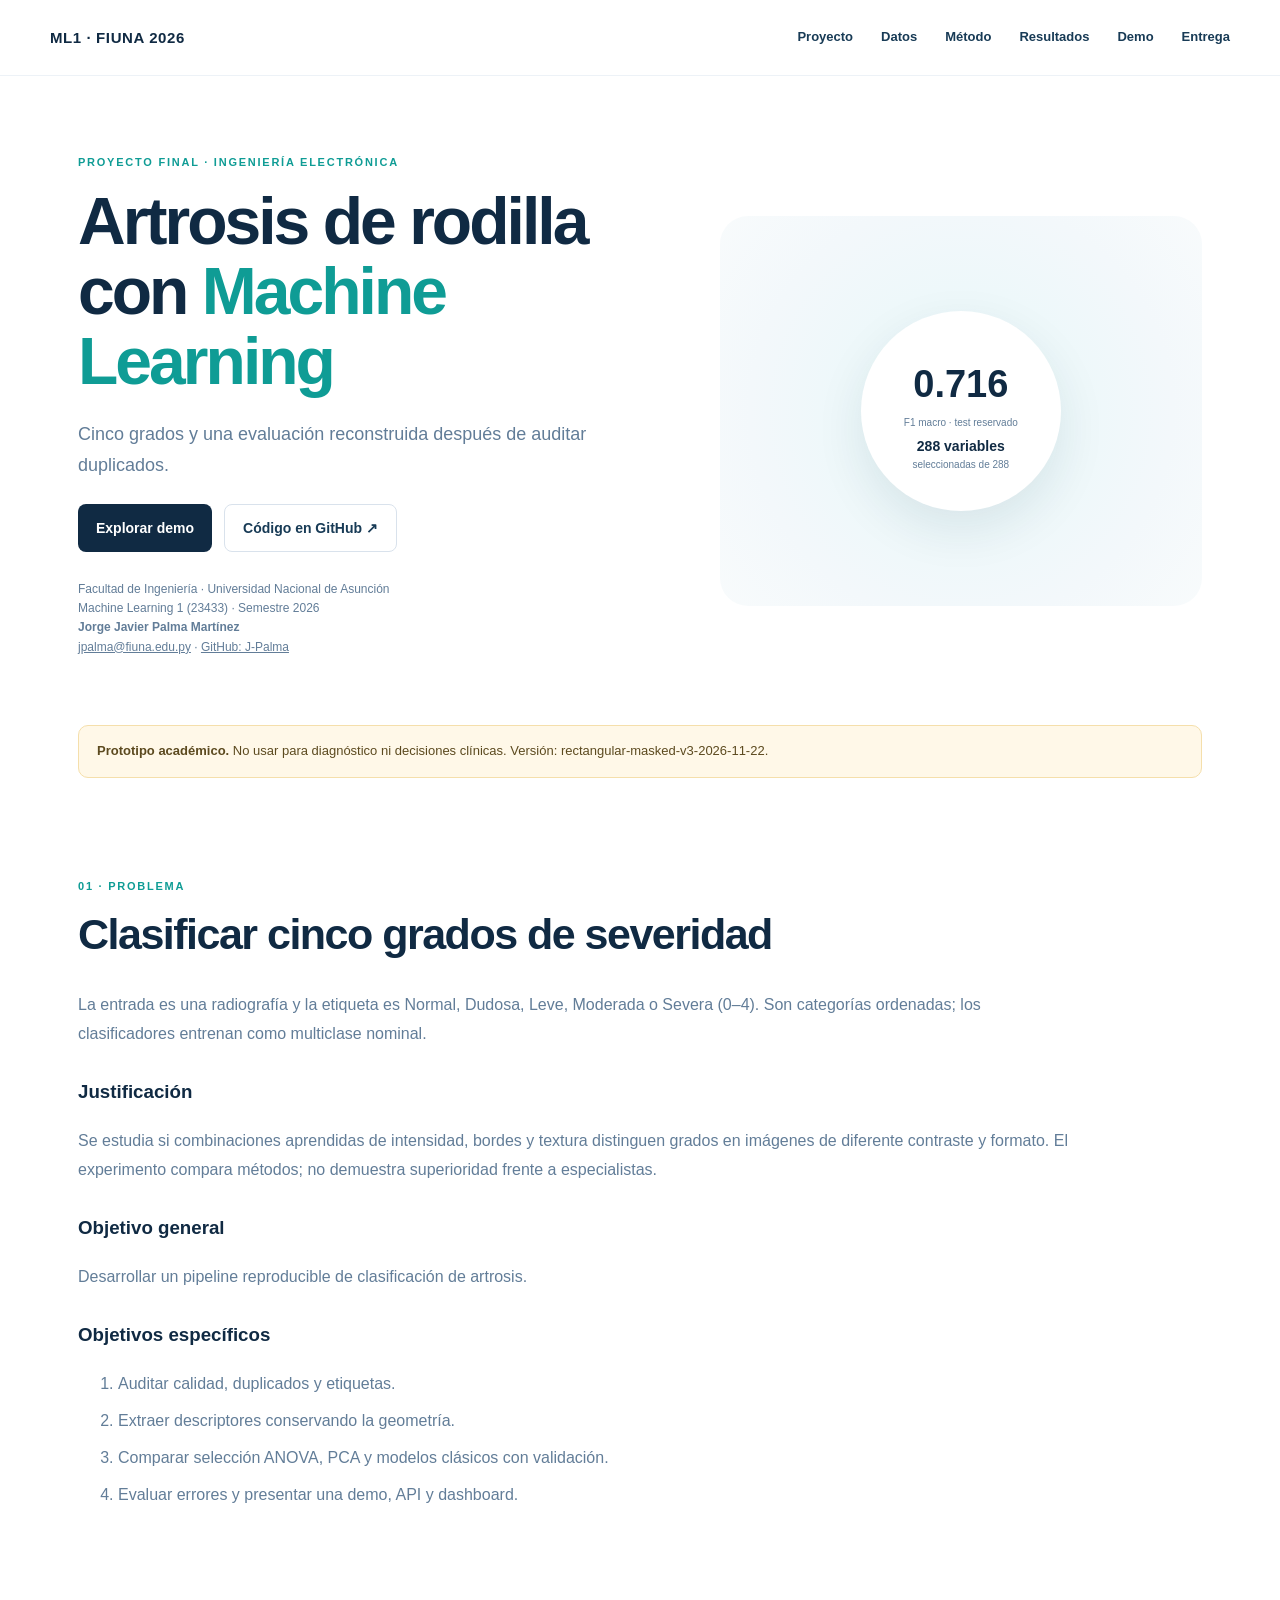
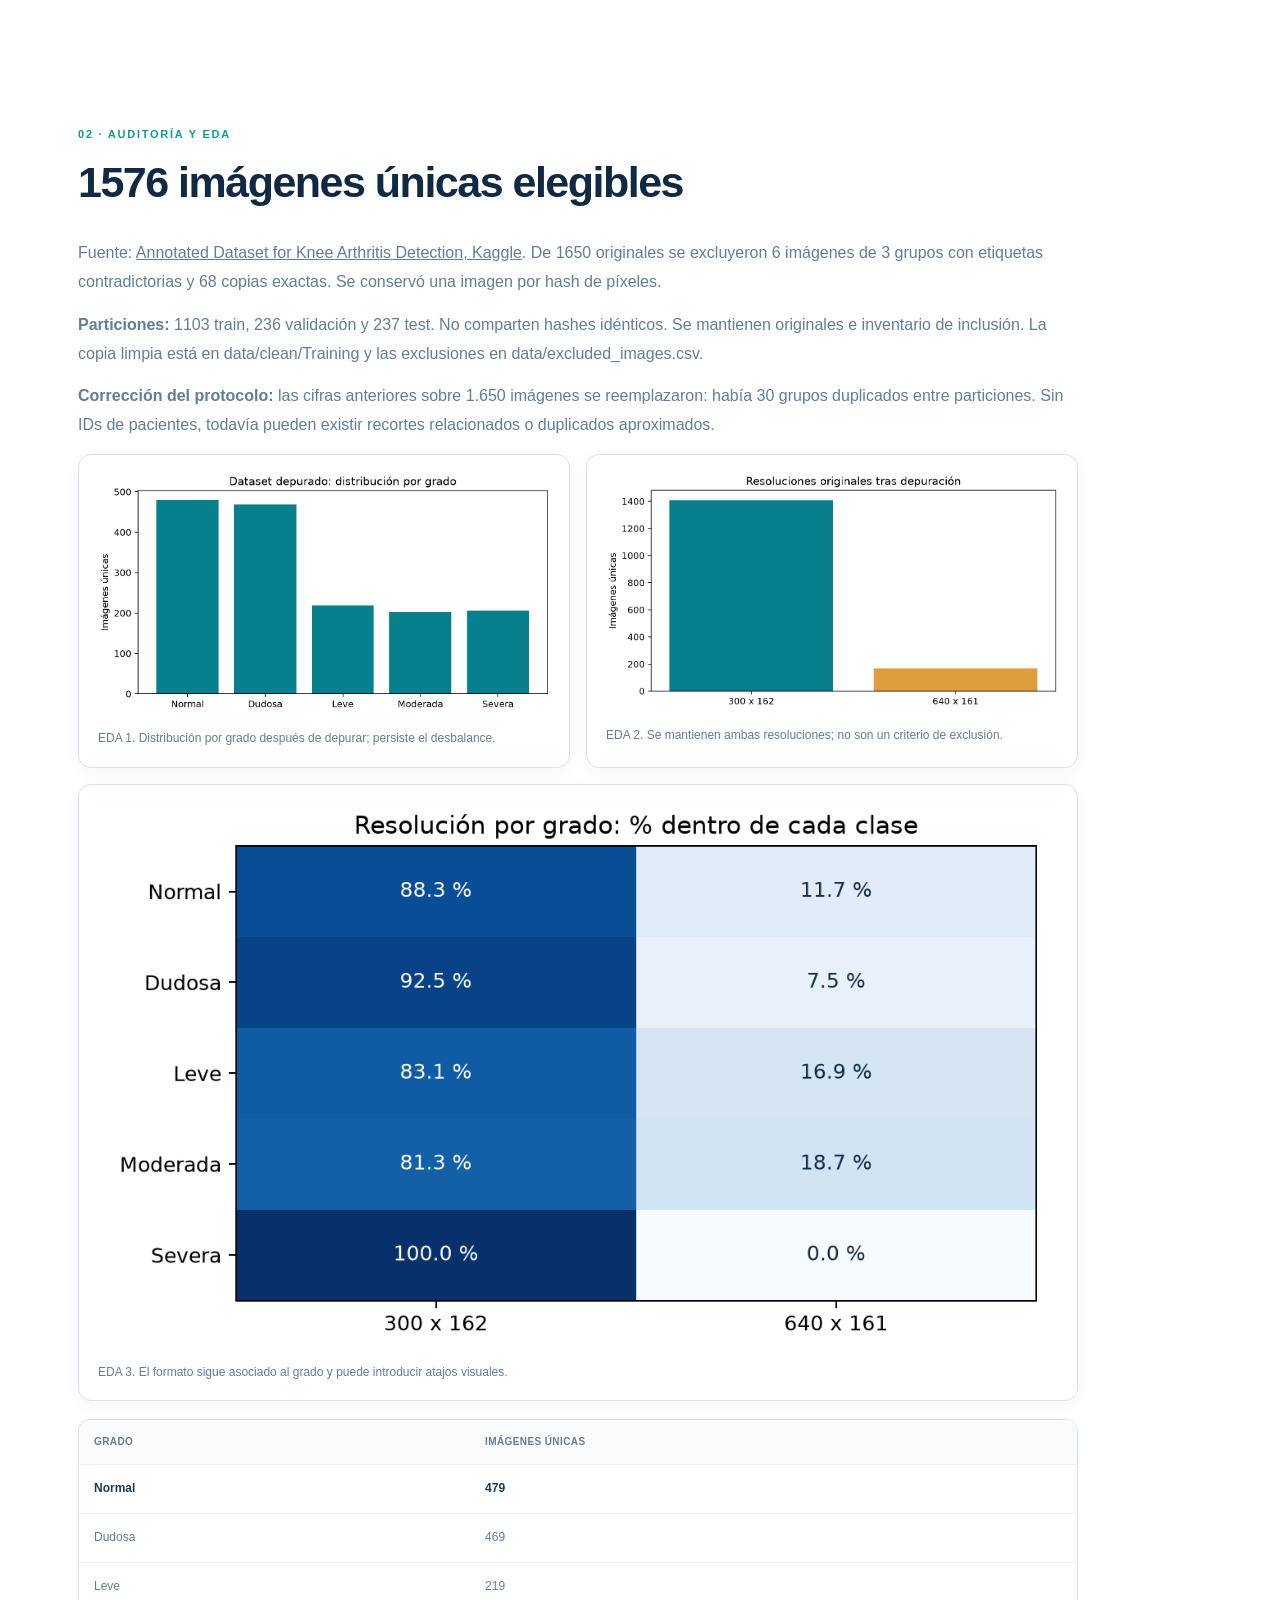
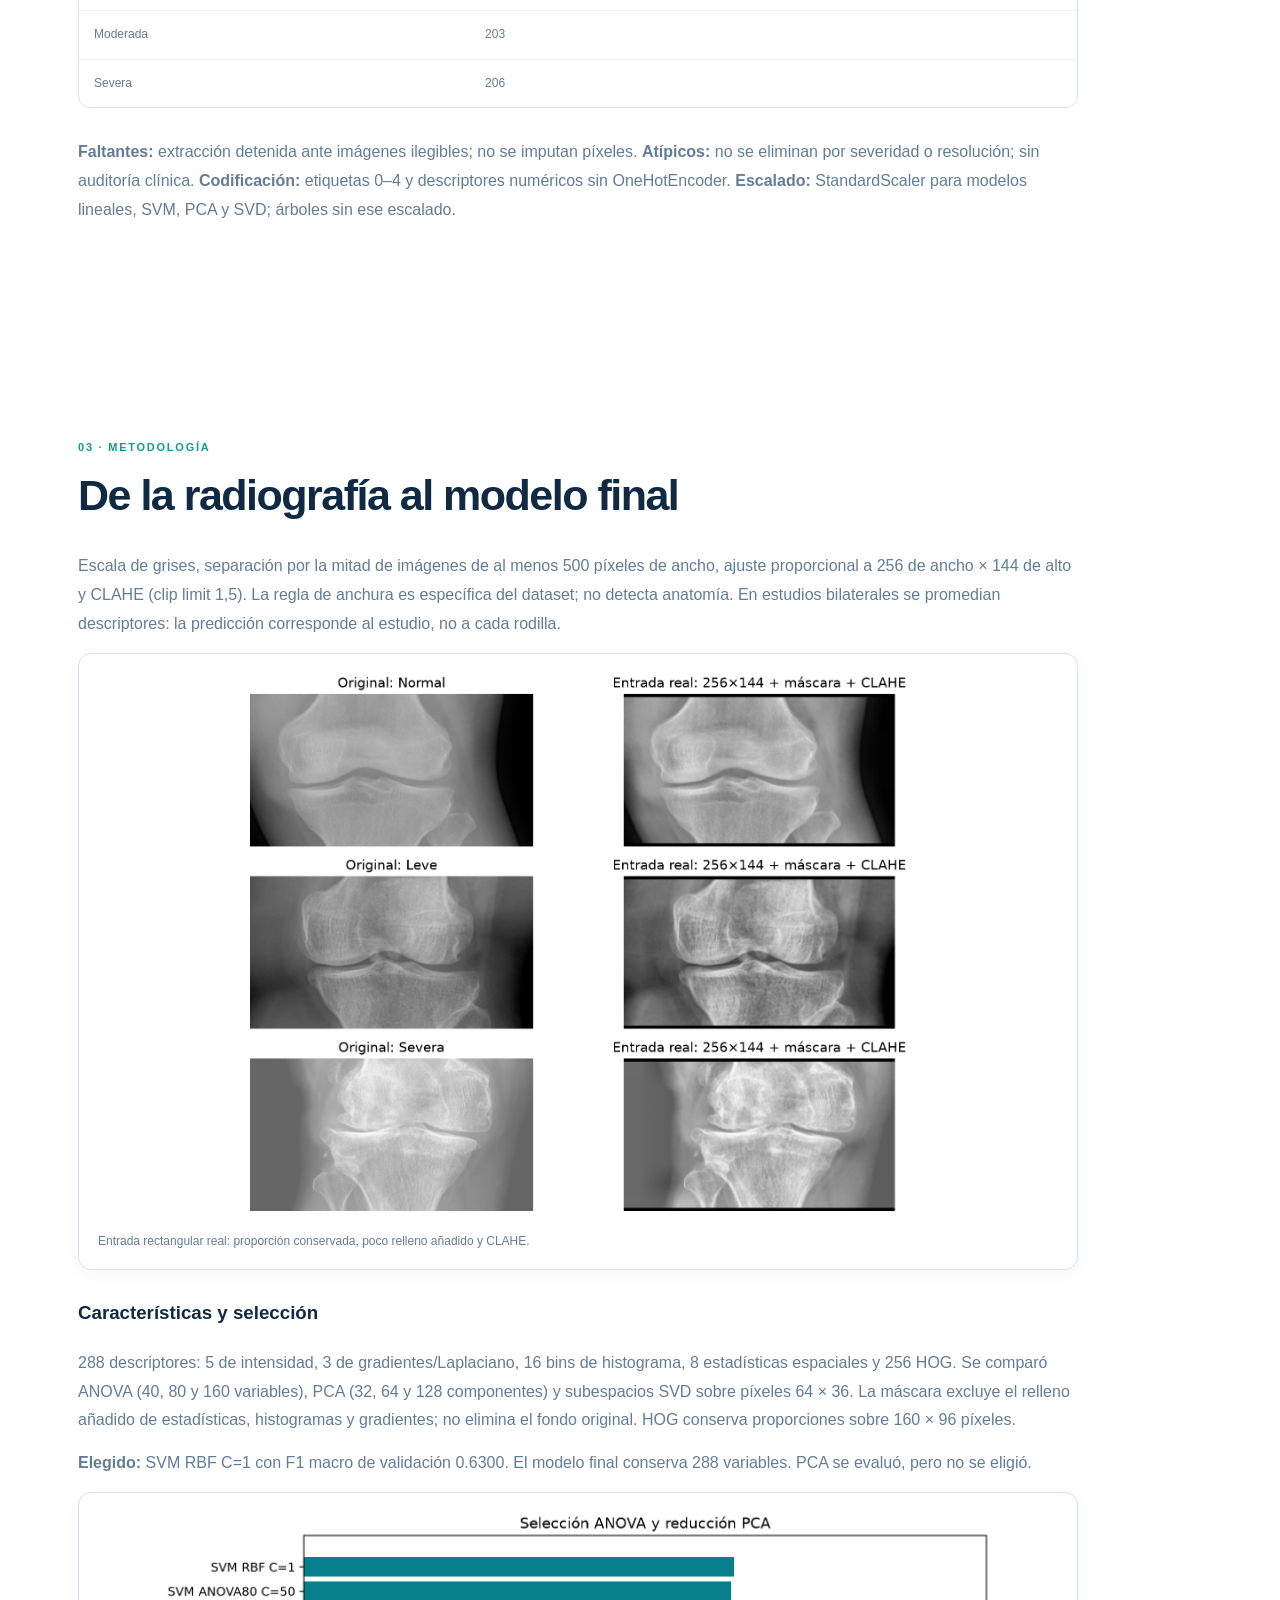
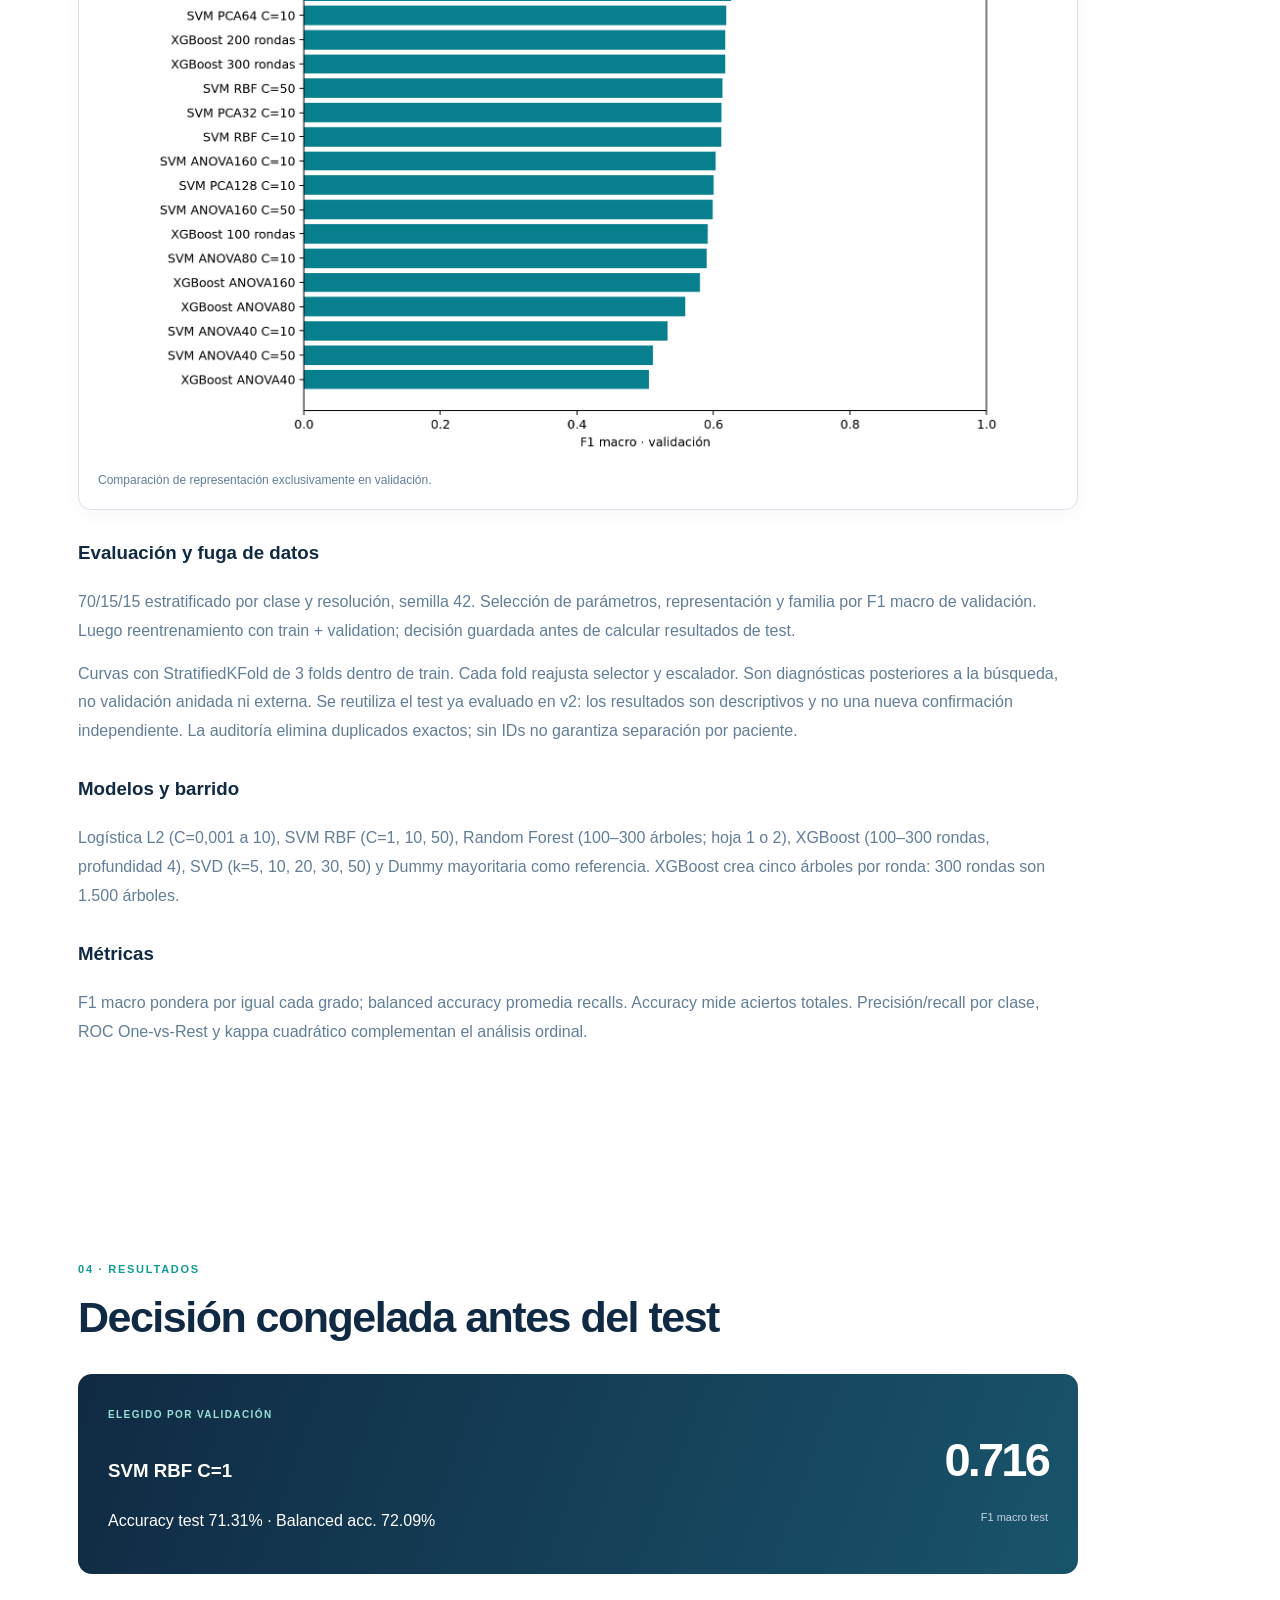
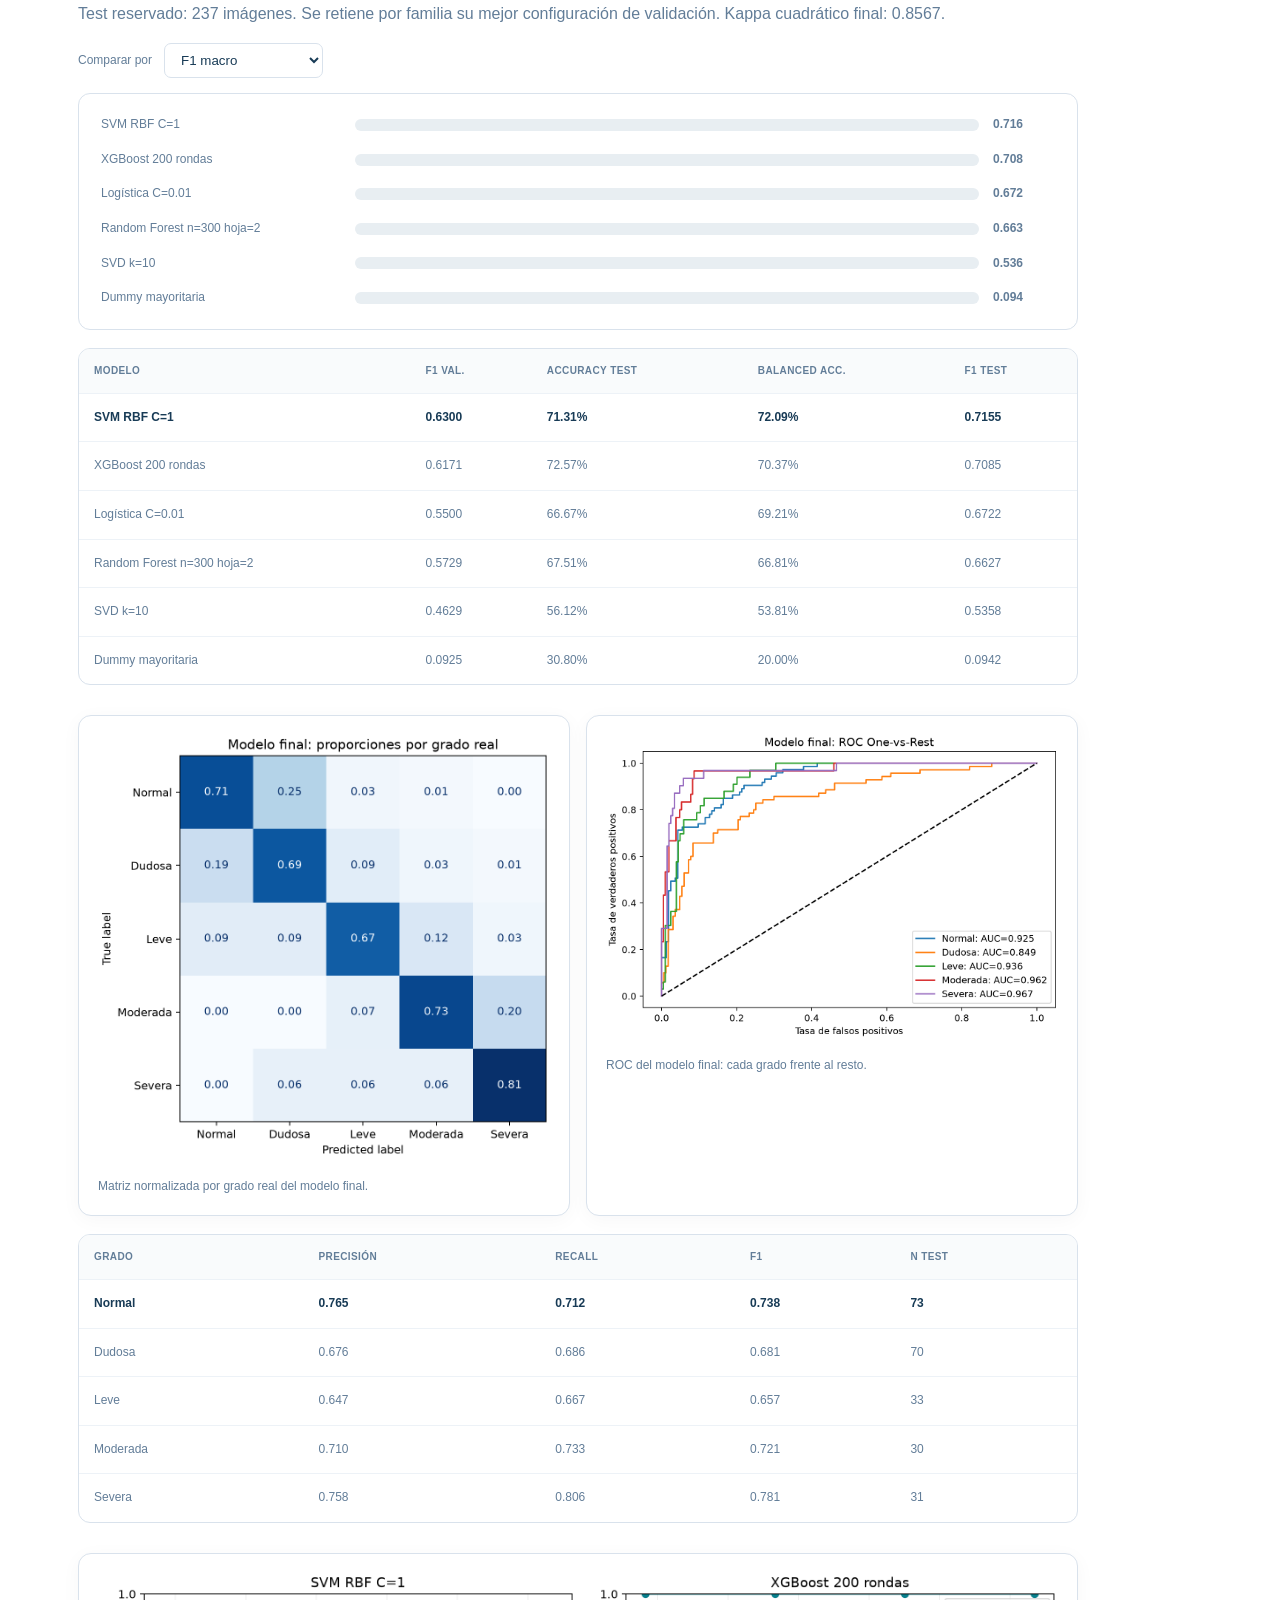
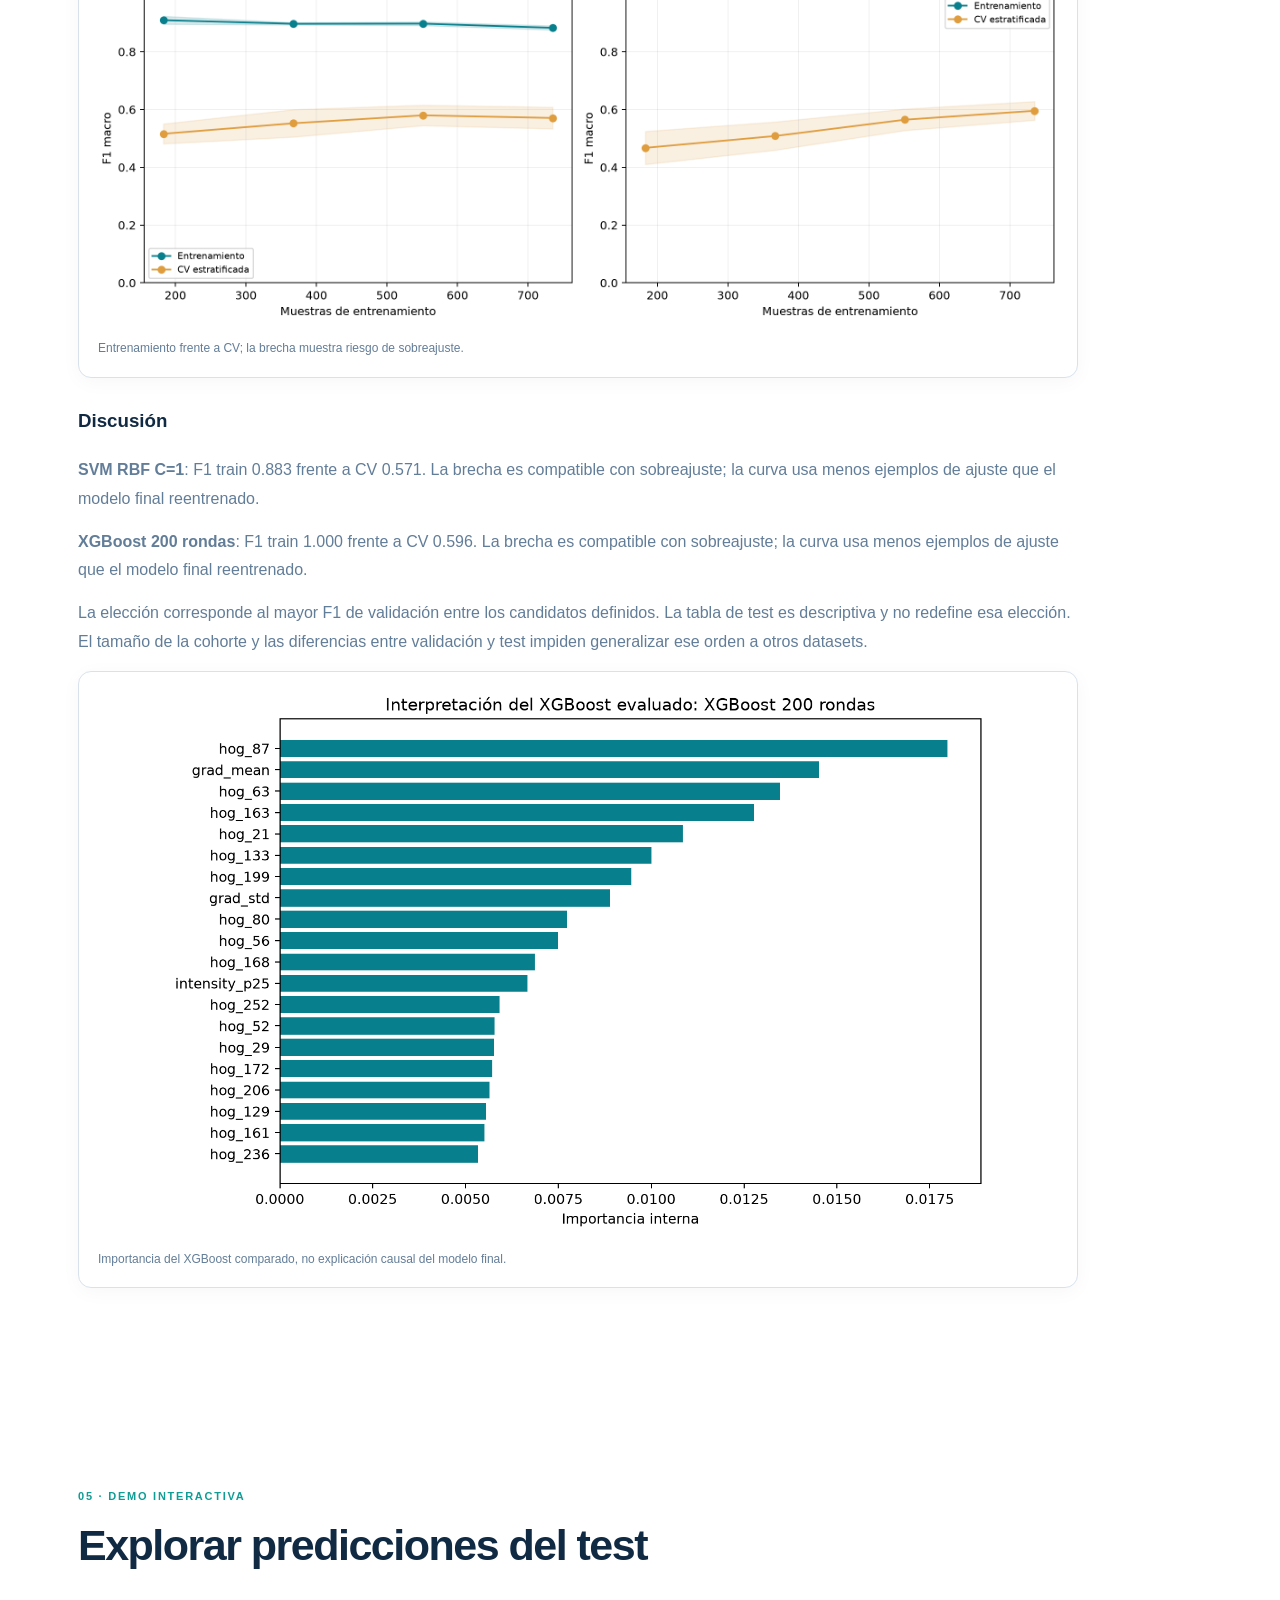
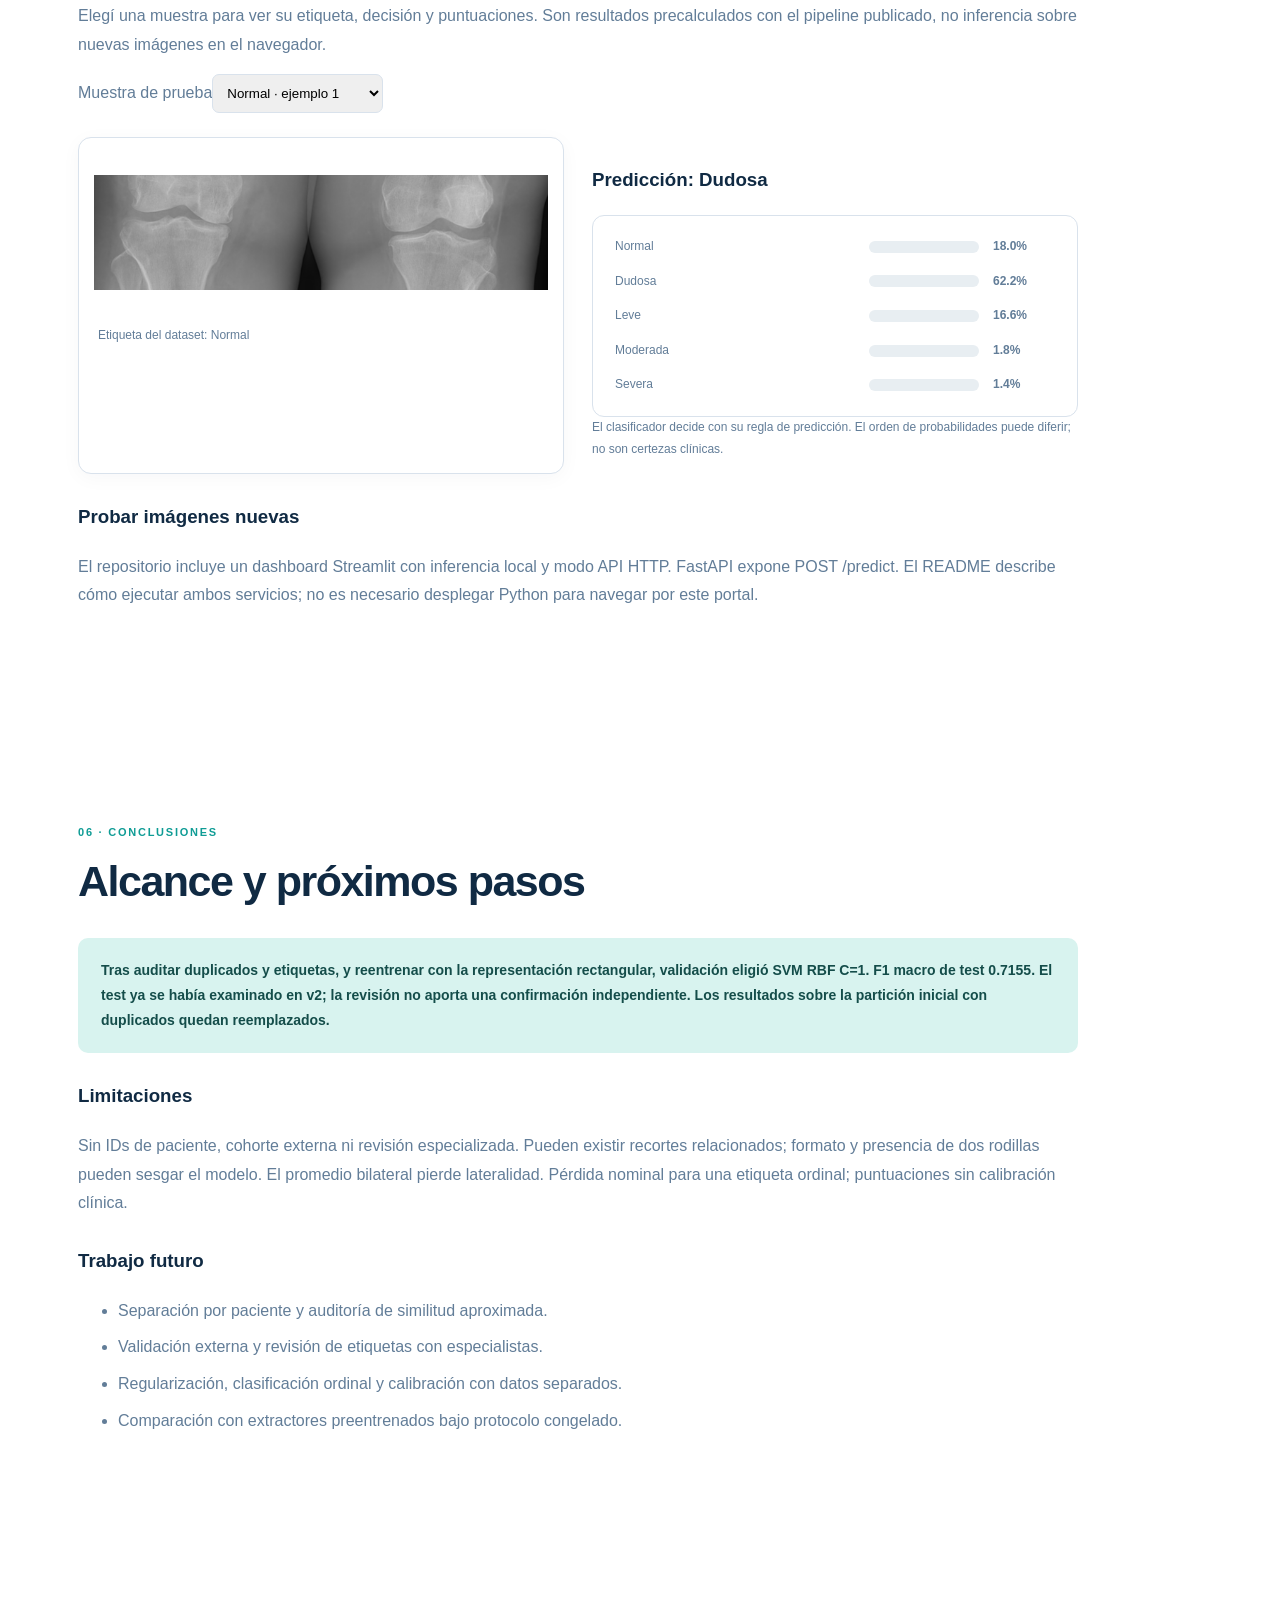
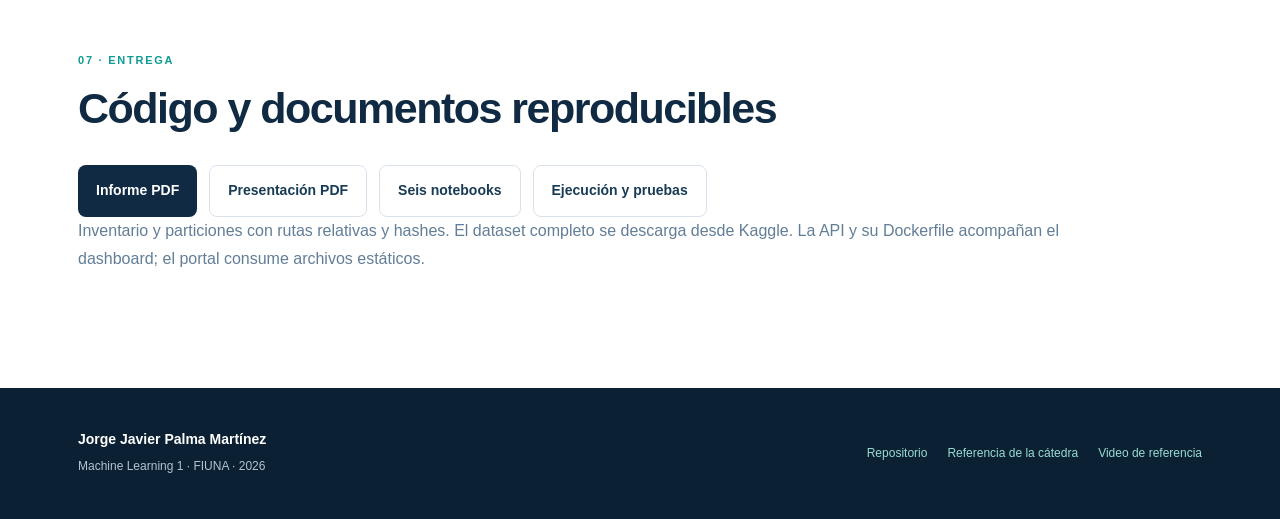
==== commit 3036648e: "Mejorar contraste del nombre del modelo en resultados" ====
--- a/TP_4/proyecto-rodilla/docs/index.html
+++ b/TP_4/proyecto-rodilla/docs/index.html
@@ -1 +1 @@
-<!doctype html><html lang="es"><head><meta charset="utf-8"><meta name="viewport" content="width=device-width,initial-scale=1"><title>Artrosis de rodilla · Proyecto final ML1 FIUNA</title><meta name="description" content="Clasificación de grados de artrosis con evaluación depurada, selección de variables y demo académica."><link rel="stylesheet" href="assets/site.css?v=rectangular-masked-v3-2026-11-22"><script defer src="assets/site.js?v=rectangular-masked-v3-2026-11-22"></script></head><body><header class="topbar"><a class="brand" href="#inicio">ML1 · FIUNA 2026</a><button class="menu-toggle" aria-label="Abrir navegación" aria-expanded="false">☰</button><nav class="nav-links" aria-label="Navegación principal"><a href="#proyecto">Proyecto</a><a href="#datos">Datos</a><a href="#metodo">Método</a><a href="#resultados">Resultados</a><a href="#demo">Demo</a><a href="#entregables">Entrega</a></nav></header><main><section class="hero" id="inicio"><div><p class="eyebrow">PROYECTO FINAL · INGENIERÍA ELECTRÓNICA</p><h1>Artrosis de rodilla con <span>Machine Learning</span></h1><p class="hero-lede">Cinco grados y una evaluación reconstruida después de auditar duplicados.</p><div class="hero-actions"><a class="button primary" href="#demo">Explorar demo</a><a class="button secondary" href="https://github.com/J-Palma/ML1_2026-2">Código en GitHub ↗</a></div><p class="hero-context">Facultad de Ingeniería · Universidad Nacional de Asunción<br>Machine Learning 1 (23433) · Semestre 2026<br><strong>Jorge Javier Palma Martínez</strong><br><a href="mailto:jpalma@fiuna.edu.py">jpalma@fiuna.edu.py</a> · <a href="https://github.com/J-Palma">GitHub: J-Palma</a></p></div><div class="hero-visual"><div class="hero-center"><strong>0.716</strong><small>F1 macro · test reservado</small><strong>288 variables</strong><small>seleccionadas de 288</small></div></div></section><section class="notice"><p><strong>Prototipo académico.</strong> No usar para diagnóstico ni decisiones clínicas. Versión: rectangular-masked-v3-2026-11-22.</p></section><section class="section" id="proyecto"><p class="eyebrow">01 · PROBLEMA</p><h2>Clasificar cinco grados de severidad</h2><div class="section-copy technical-copy"><p>La entrada es una radiografía y la etiqueta es Normal, Dudosa, Leve, Moderada o Severa (0–4). Son categorías ordenadas; los clasificadores entrenan como multiclase nominal.</p><h3>Justificación</h3><p>Se estudia si combinaciones aprendidas de intensidad, bordes y textura distinguen grados en imágenes de diferente contraste y formato. El experimento compara métodos; no demuestra superioridad frente a especialistas.</p><h3>Objetivo general</h3><p>Desarrollar un pipeline reproducible de clasificación de artrosis.</p><h3>Objetivos específicos</h3><ol><li>Auditar calidad, duplicados y etiquetas.</li><li>Extraer descriptores conservando la geometría.</li><li>Comparar selección ANOVA, PCA y modelos clásicos con validación.</li><li>Evaluar errores y presentar una demo, API y dashboard.</li></ol></div></section><section class="section" id="datos"><p class="eyebrow">02 · AUDITORÍA Y EDA</p><h2>1576 imágenes únicas elegibles</h2><div class="section-copy technical-copy"><p>Fuente: <a href="https://www.kaggle.com/datasets/hafiznouman786/annotated-dataset-for-knee-arthritis-detection">Annotated Dataset for Knee Arthritis Detection, Kaggle</a>. De 1650 originales se excluyeron 6 imágenes de 3 grupos con etiquetas contradictorias y 68 copias exactas. Se conservó una imagen por hash de píxeles.</p><p><strong>Particiones:</strong> 1103 train, 236 validación y 237 test. No comparten hashes idénticos. Se mantienen originales e inventario de inclusión. La copia limpia está en data/clean/Training y las exclusiones en data/excluded_images.csv.</p><p><strong>Corrección del protocolo:</strong> las cifras anteriores sobre 1.650 imágenes se reemplazaron: había 30 grupos duplicados entre particiones. Sin IDs de pacientes, todavía pueden existir recortes relacionados o duplicados aproximados.</p><div class="figure-grid"><figure class="figure-card"><a href="assets/distribucion_clases.png?v=rectangular-masked-v3-2026-11-22" target="_blank"><img loading="lazy" src="assets/distribucion_clases.png?v=rectangular-masked-v3-2026-11-22" alt="EDA 1. Distribución por grado después de depurar; persiste el desbalance."></a><figcaption>EDA 1. Distribución por grado después de depurar; persiste el desbalance.</figcaption></figure><figure class="figure-card"><a href="assets/eda_resoluciones.png?v=rectangular-masked-v3-2026-11-22" target="_blank"><img loading="lazy" src="assets/eda_resoluciones.png?v=rectangular-masked-v3-2026-11-22" alt="EDA 2. Se mantienen ambas resoluciones; no son un criterio de exclusión."></a><figcaption>EDA 2. Se mantienen ambas resoluciones; no son un criterio de exclusión.</figcaption></figure></div><figure class="figure-card"><a href="assets/eda_resolucion_por_grado.png?v=rectangular-masked-v3-2026-11-22" target="_blank"><img loading="lazy" src="assets/eda_resolucion_por_grado.png?v=rectangular-masked-v3-2026-11-22" alt="EDA 3. El formato sigue asociado al grado y puede introducir atajos visuales."></a><figcaption>EDA 3. El formato sigue asociado al grado y puede introducir atajos visuales.</figcaption></figure><div class="table-wrap"><table><thead><tr><th>Grado</th><th>Imágenes únicas</th></tr></thead><tbody><tr><td>Normal</td><td>479</td></tr><tr><td>Dudosa</td><td>469</td></tr><tr><td>Leve</td><td>219</td></tr><tr><td>Moderada</td><td>203</td></tr><tr><td>Severa</td><td>206</td></tr></tbody></table></div><p><strong>Faltantes:</strong> extracción detenida ante imágenes ilegibles; no se imputan píxeles. <strong>Atípicos:</strong> no se eliminan por severidad o resolución; sin auditoría clínica. <strong>Codificación:</strong> etiquetas 0–4 y descriptores numéricos sin OneHotEncoder. <strong>Escalado:</strong> StandardScaler para modelos lineales, SVM, PCA y SVD; árboles sin ese escalado.</p></div></section><section class="section" id="metodo"><p class="eyebrow">03 · METODOLOGÍA</p><h2>De la radiografía al modelo final</h2><div class="section-copy technical-copy"><p>Escala de grises, separación por la mitad de imágenes de al menos 500 píxeles de ancho, ajuste proporcional a 256 de ancho × 144 de alto y CLAHE (clip limit 1,5). La regla de anchura es específica del dataset; no detecta anatomía. En estudios bilaterales se promedian descriptores: la predicción corresponde al estudio, no a cada rodilla.</p><figure class="figure-card"><a href="assets/acondicionamiento_radiografias.png?v=rectangular-masked-v3-2026-11-22" target="_blank"><img loading="lazy" src="assets/acondicionamiento_radiografias.png?v=rectangular-masked-v3-2026-11-22" alt="Entrada rectangular real: proporción conservada, poco relleno añadido y CLAHE."></a><figcaption>Entrada rectangular real: proporción conservada, poco relleno añadido y CLAHE.</figcaption></figure><h3>Características y selección</h3><p>288 descriptores: 5 de intensidad, 3 de gradientes/Laplaciano, 16 bins de histograma, 8 estadísticas espaciales y 256 HOG. Se comparó ANOVA (40, 80 y 160 variables), PCA (32, 64 y 128 componentes) y subespacios SVD sobre píxeles 64 × 36. La máscara excluye el relleno añadido de estadísticas, histogramas y gradientes; no elimina el fondo original. HOG conserva proporciones sobre 160 × 96 píxeles.</p><p><strong>Elegido:</strong> SVM RBF C=1 con F1 macro de validación 0.6300. El modelo final conserva 288 variables. PCA se evaluó, pero no se eligió.</p><figure class="figure-card"><a href="assets/feature_engineering_validation.png?v=rectangular-masked-v3-2026-11-22" target="_blank"><img loading="lazy" src="assets/feature_engineering_validation.png?v=rectangular-masked-v3-2026-11-22" alt="Comparación de representación exclusivamente en validación."></a><figcaption>Comparación de representación exclusivamente en validación.</figcaption></figure><h3>Evaluación y fuga de datos</h3><p>70/15/15 estratificado por clase y resolución, semilla 42. Selección de parámetros, representación y familia por F1 macro de validación. Luego reentrenamiento con train + validation; decisión guardada antes de calcular resultados de test.</p><p>Curvas con StratifiedKFold de 3 folds dentro de train. Cada fold reajusta selector y escalador. Son diagnósticas posteriores a la búsqueda, no validación anidada ni externa. Se reutiliza el test ya evaluado en v2: los resultados son descriptivos y no una nueva confirmación independiente. La auditoría elimina duplicados exactos; sin IDs no garantiza separación por paciente.</p><h3>Modelos y barrido</h3><p>Logística L2 (C=0,001 a 10), SVM RBF (C=1, 10, 50), Random Forest (100–300 árboles; hoja 1 o 2), XGBoost (100–300 rondas, profundidad 4), SVD (k=5, 10, 20, 30, 50) y Dummy mayoritaria como referencia. XGBoost crea cinco árboles por ronda: 300 rondas son 1.500 árboles.</p><h3>Métricas</h3><p>F1 macro pondera por igual cada grado; balanced accuracy promedia recalls. Accuracy mide aciertos totales. Precisión/recall por clase, ROC One-vs-Rest y kappa cuadrático complementan el análisis ordinal.</p></div></section><section class="section" id="resultados"><p class="eyebrow">04 · RESULTADOS</p><h2>Decisión congelada antes del test</h2><div class="section-copy technical-copy"><div class="winner-card"><div><span class="winner-label">ELEGIDO POR VALIDACIÓN</span><h3>SVM RBF C=1</h3><p>Accuracy test 71.31% · Balanced acc. 72.09%</p></div><div class="winner-score"><span>0.716</span><small>F1 macro test</small></div></div><p>Test reservado: 237 imágenes. Se retiene por familia su mejor configuración de validación. Kappa cuadrático final: 0.8567.</p><div class="metric-controls"><label for="metric-select">Comparar por</label><select id="metric-select"><option value="F1 Macro">F1 macro</option><option value="Accuracy (%)">Accuracy</option><option value="Balanced Acc (%)">Balanced accuracy</option></select></div><div id="model-chart" class="model-chart"></div><div class="table-wrap"><table><thead><tr><th>Modelo</th><th>F1 val.</th><th>Accuracy test</th><th>Balanced acc.</th><th>F1 test</th></tr></thead><tbody><tr><td>SVM RBF C=1</td><td>0.6300</td><td>71.31%</td><td>72.09%</td><td>0.7155</td></tr><tr><td>XGBoost 200 rondas</td><td>0.6171</td><td>72.57%</td><td>70.37%</td><td>0.7085</td></tr><tr><td>Logística C=0.01</td><td>0.5500</td><td>66.67%</td><td>69.21%</td><td>0.6722</td></tr><tr><td>Random Forest n=300 hoja=2</td><td>0.5729</td><td>67.51%</td><td>66.81%</td><td>0.6627</td></tr><tr><td>SVD k=10</td><td>0.4629</td><td>56.12%</td><td>53.81%</td><td>0.5358</td></tr><tr><td>Dummy mayoritaria</td><td>0.0925</td><td>30.80%</td><td>20.00%</td><td>0.0942</td></tr></tbody></table></div><div class="figure-grid"><figure class="figure-card"><a href="assets/final_confusion_normalizada.png?v=rectangular-masked-v3-2026-11-22" target="_blank"><img loading="lazy" src="assets/final_confusion_normalizada.png?v=rectangular-masked-v3-2026-11-22" alt="Matriz normalizada por grado real del modelo final."></a><figcaption>Matriz normalizada por grado real del modelo final.</figcaption></figure><figure class="figure-card"><a href="assets/modelos_avanzados_roc_curves.png?v=rectangular-masked-v3-2026-11-22" target="_blank"><img loading="lazy" src="assets/modelos_avanzados_roc_curves.png?v=rectangular-masked-v3-2026-11-22" alt="ROC del modelo final: cada grado frente al resto."></a><figcaption>ROC del modelo final: cada grado frente al resto.</figcaption></figure></div><div class="table-wrap"><table><thead><tr><th>Grado</th><th>Precisión</th><th>Recall</th><th>F1</th><th>N test</th></tr></thead><tbody><tr><td>Normal</td><td>0.765</td><td>0.712</td><td>0.738</td><td>73</td></tr><tr><td>Dudosa</td><td>0.676</td><td>0.686</td><td>0.681</td><td>70</td></tr><tr><td>Leve</td><td>0.647</td><td>0.667</td><td>0.657</td><td>33</td></tr><tr><td>Moderada</td><td>0.710</td><td>0.733</td><td>0.721</td><td>30</td></tr><tr><td>Severa</td><td>0.758</td><td>0.806</td><td>0.781</td><td>31</td></tr></tbody></table></div><figure class="figure-card"><a href="assets/modelos_avanzados_learning_curves.png?v=rectangular-masked-v3-2026-11-22" target="_blank"><img loading="lazy" src="assets/modelos_avanzados_learning_curves.png?v=rectangular-masked-v3-2026-11-22" alt="Entrenamiento frente a CV; la brecha muestra riesgo de sobreajuste."></a><figcaption>Entrenamiento frente a CV; la brecha muestra riesgo de sobreajuste.</figcaption></figure><h3>Discusión</h3><p><strong>SVM RBF C=1</strong>: F1 train 0.883 frente a CV 0.571. La brecha es compatible con sobreajuste; la curva usa menos ejemplos de ajuste que el modelo final reentrenado.</p><p><strong>XGBoost 200 rondas</strong>: F1 train 1.000 frente a CV 0.596. La brecha es compatible con sobreajuste; la curva usa menos ejemplos de ajuste que el modelo final reentrenado.</p><p>La elección corresponde al mayor F1 de validación entre los candidatos definidos. La tabla de test es descriptiva y no redefine esa elección. El tamaño de la cohorte y las diferencias entre validación y test impiden generalizar ese orden a otros datasets.</p><figure class="figure-card"><a href="assets/modelos_avanzados_feature_importance.png?v=rectangular-masked-v3-2026-11-22" target="_blank"><img loading="lazy" src="assets/modelos_avanzados_feature_importance.png?v=rectangular-masked-v3-2026-11-22" alt="Importancia del XGBoost comparado, no explicación causal del modelo final."></a><figcaption>Importancia del XGBoost comparado, no explicación causal del modelo final.</figcaption></figure></div></section><section class="section" id="demo"><p class="eyebrow">05 · DEMO INTERACTIVA</p><h2>Explorar predicciones del test</h2><div class="section-copy technical-copy"><p>Elegí una muestra para ver su etiqueta, decisión y puntuaciones. Son resultados precalculados con el pipeline publicado, no inferencia sobre nuevas imágenes en el navegador.</p><label for="sample-select">Muestra de prueba</label><select id="sample-select"></select><div class="demo-grid"><figure class="figure-card"><img id="demo-image" alt="Radiografía de la muestra elegida"><figcaption id="demo-label"></figcaption></figure><div><h3 id="demo-prediction"></h3><div id="demo-probabilities" class="model-chart"></div><p class="small-note">El clasificador decide con su regla de predicción. El orden de probabilidades puede diferir; no son certezas clínicas.</p></div></div><h3>Probar imágenes nuevas</h3><p>El repositorio incluye un dashboard Streamlit con inferencia local y modo API HTTP. FastAPI expone POST /predict. El README describe cómo ejecutar ambos servicios; no es necesario desplegar Python para navegar por este portal.</p></div></section><section class="section" id="limites"><p class="eyebrow">06 · CONCLUSIONES</p><h2>Alcance y próximos pasos</h2><div class="section-copy technical-copy"><p class="conclusion">Tras auditar duplicados y etiquetas, y reentrenar con la representación rectangular, validación eligió SVM RBF C=1. F1 macro de test 0.7155. El test ya se había examinado en v2; la revisión no aporta una confirmación independiente. Los resultados sobre la partición inicial con duplicados quedan reemplazados.</p><h3>Limitaciones</h3><p>Sin IDs de paciente, cohorte externa ni revisión especializada. Pueden existir recortes relacionados; formato y presencia de dos rodillas pueden sesgar el modelo. El promedio bilateral pierde lateralidad. Pérdida nominal para una etiqueta ordinal; puntuaciones sin calibración clínica.</p><h3>Trabajo futuro</h3><ul><li>Separación por paciente y auditoría de similitud aproximada.</li><li>Validación externa y revisión de etiquetas con especialistas.</li><li>Regularización, clasificación ordinal y calibración con datos separados.</li><li>Comparación con extractores preentrenados bajo protocolo congelado.</li></ul></div></section><section class="section" id="entregables"><p class="eyebrow">07 · ENTREGA</p><h2>Código y documentos reproducibles</h2><div class="section-copy technical-copy"><div class="hero-actions"><a class="button primary" href="https://github.com/J-Palma/ML1_2026-2/blob/main/TP_4/proyecto-rodilla/reports/informe_final.pdf">Informe PDF</a><a class="button secondary" href="https://github.com/J-Palma/ML1_2026-2/blob/main/TP_4/proyecto-rodilla/presentation/slides.pdf">Presentación PDF</a><a class="button secondary" href="https://github.com/J-Palma/ML1_2026-2/tree/main/TP_4/proyecto-rodilla/notebooks">Seis notebooks</a><a class="button secondary" href="https://github.com/J-Palma/ML1_2026-2/blob/main/TP_4/proyecto-rodilla/README.md">Ejecución y pruebas</a></div><p>Inventario y particiones con rutas relativas y hashes. El dataset completo se descarga desde Kaggle. La API y su Dockerfile acompañan el dashboard; el portal consume archivos estáticos.</p></div></section></main><footer class="footer"><div><strong>Jorge Javier Palma Martínez</strong><p>Machine Learning 1 · FIUNA · 2026</p></div><div class="footer-links"><a href="https://github.com/J-Palma/ML1_2026-2">Repositorio</a><a href="https://github.com/carlobeni/Machine-Learning">Referencia de la cátedra</a><a href="https://www.youtube.com/watch?v=isgBodVA2C4">Video de referencia</a></div></footer></body></html>+<!doctype html><html lang="es"><head><meta charset="utf-8"><meta name="viewport" content="width=device-width,initial-scale=1"><title>Artrosis de rodilla · Proyecto final ML1 FIUNA</title><meta name="description" content="Clasificación de grados de artrosis con evaluación depurada, selección de variables y demo académica."><link rel="stylesheet" href="assets/site.css?v=3435c4015b04"><script defer src="assets/site.js?v=rectangular-masked-v3-2026-11-22"></script></head><body><header class="topbar"><a class="brand" href="#inicio">ML1 · FIUNA 2026</a><button class="menu-toggle" aria-label="Abrir navegación" aria-expanded="false">☰</button><nav class="nav-links" aria-label="Navegación principal"><a href="#proyecto">Proyecto</a><a href="#datos">Datos</a><a href="#metodo">Método</a><a href="#resultados">Resultados</a><a href="#demo">Demo</a><a href="#entregables">Entrega</a></nav></header><main><section class="hero" id="inicio"><div><p class="eyebrow">PROYECTO FINAL · INGENIERÍA ELECTRÓNICA</p><h1>Artrosis de rodilla con <span>Machine Learning</span></h1><p class="hero-lede">Cinco grados y una evaluación reconstruida después de auditar duplicados.</p><div class="hero-actions"><a class="button primary" href="#demo">Explorar demo</a><a class="button secondary" href="https://github.com/J-Palma/ML1_2026-2">Código en GitHub ↗</a></div><p class="hero-context">Facultad de Ingeniería · Universidad Nacional de Asunción<br>Machine Learning 1 (23433) · Semestre 2026<br><strong>Jorge Javier Palma Martínez</strong><br><a href="mailto:jpalma@fiuna.edu.py">jpalma@fiuna.edu.py</a> · <a href="https://github.com/J-Palma">GitHub: J-Palma</a></p></div><div class="hero-visual"><div class="hero-center"><strong>0.716</strong><small>F1 macro · test reservado</small><strong>288 variables</strong><small>seleccionadas de 288</small></div></div></section><section class="notice"><p><strong>Prototipo académico.</strong> No usar para diagnóstico ni decisiones clínicas. Versión: rectangular-masked-v3-2026-11-22.</p></section><section class="section" id="proyecto"><p class="eyebrow">01 · PROBLEMA</p><h2>Clasificar cinco grados de severidad</h2><div class="section-copy technical-copy"><p>La entrada es una radiografía y la etiqueta es Normal, Dudosa, Leve, Moderada o Severa (0–4). Son categorías ordenadas; los clasificadores entrenan como multiclase nominal.</p><h3>Justificación</h3><p>Se estudia si combinaciones aprendidas de intensidad, bordes y textura distinguen grados en imágenes de diferente contraste y formato. El experimento compara métodos; no demuestra superioridad frente a especialistas.</p><h3>Objetivo general</h3><p>Desarrollar un pipeline reproducible de clasificación de artrosis.</p><h3>Objetivos específicos</h3><ol><li>Auditar calidad, duplicados y etiquetas.</li><li>Extraer descriptores conservando la geometría.</li><li>Comparar selección ANOVA, PCA y modelos clásicos con validación.</li><li>Evaluar errores y presentar una demo, API y dashboard.</li></ol></div></section><section class="section" id="datos"><p class="eyebrow">02 · AUDITORÍA Y EDA</p><h2>1576 imágenes únicas elegibles</h2><div class="section-copy technical-copy"><p>Fuente: <a href="https://www.kaggle.com/datasets/hafiznouman786/annotated-dataset-for-knee-arthritis-detection">Annotated Dataset for Knee Arthritis Detection, Kaggle</a>. De 1650 originales se excluyeron 6 imágenes de 3 grupos con etiquetas contradictorias y 68 copias exactas. Se conservó una imagen por hash de píxeles.</p><p><strong>Particiones:</strong> 1103 train, 236 validación y 237 test. No comparten hashes idénticos. Se mantienen originales e inventario de inclusión. La copia limpia está en data/clean/Training y las exclusiones en data/excluded_images.csv.</p><p><strong>Corrección del protocolo:</strong> las cifras anteriores sobre 1.650 imágenes se reemplazaron: había 30 grupos duplicados entre particiones. Sin IDs de pacientes, todavía pueden existir recortes relacionados o duplicados aproximados.</p><div class="figure-grid"><figure class="figure-card"><a href="assets/distribucion_clases.png?v=rectangular-masked-v3-2026-11-22" target="_blank"><img loading="lazy" src="assets/distribucion_clases.png?v=rectangular-masked-v3-2026-11-22" alt="EDA 1. Distribución por grado después de depurar; persiste el desbalance."></a><figcaption>EDA 1. Distribución por grado después de depurar; persiste el desbalance.</figcaption></figure><figure class="figure-card"><a href="assets/eda_resoluciones.png?v=rectangular-masked-v3-2026-11-22" target="_blank"><img loading="lazy" src="assets/eda_resoluciones.png?v=rectangular-masked-v3-2026-11-22" alt="EDA 2. Se mantienen ambas resoluciones; no son un criterio de exclusión."></a><figcaption>EDA 2. Se mantienen ambas resoluciones; no son un criterio de exclusión.</figcaption></figure></div><figure class="figure-card"><a href="assets/eda_resolucion_por_grado.png?v=rectangular-masked-v3-2026-11-22" target="_blank"><img loading="lazy" src="assets/eda_resolucion_por_grado.png?v=rectangular-masked-v3-2026-11-22" alt="EDA 3. El formato sigue asociado al grado y puede introducir atajos visuales."></a><figcaption>EDA 3. El formato sigue asociado al grado y puede introducir atajos visuales.</figcaption></figure><div class="table-wrap"><table><thead><tr><th>Grado</th><th>Imágenes únicas</th></tr></thead><tbody><tr><td>Normal</td><td>479</td></tr><tr><td>Dudosa</td><td>469</td></tr><tr><td>Leve</td><td>219</td></tr><tr><td>Moderada</td><td>203</td></tr><tr><td>Severa</td><td>206</td></tr></tbody></table></div><p><strong>Faltantes:</strong> extracción detenida ante imágenes ilegibles; no se imputan píxeles. <strong>Atípicos:</strong> no se eliminan por severidad o resolución; sin auditoría clínica. <strong>Codificación:</strong> etiquetas 0–4 y descriptores numéricos sin OneHotEncoder. <strong>Escalado:</strong> StandardScaler para modelos lineales, SVM, PCA y SVD; árboles sin ese escalado.</p></div></section><section class="section" id="metodo"><p class="eyebrow">03 · METODOLOGÍA</p><h2>De la radiografía al modelo final</h2><div class="section-copy technical-copy"><p>Escala de grises, separación por la mitad de imágenes de al menos 500 píxeles de ancho, ajuste proporcional a 256 de ancho × 144 de alto y CLAHE (clip limit 1,5). La regla de anchura es específica del dataset; no detecta anatomía. En estudios bilaterales se promedian descriptores: la predicción corresponde al estudio, no a cada rodilla.</p><figure class="figure-card"><a href="assets/acondicionamiento_radiografias.png?v=rectangular-masked-v3-2026-11-22" target="_blank"><img loading="lazy" src="assets/acondicionamiento_radiografias.png?v=rectangular-masked-v3-2026-11-22" alt="Entrada rectangular real: proporción conservada, poco relleno añadido y CLAHE."></a><figcaption>Entrada rectangular real: proporción conservada, poco relleno añadido y CLAHE.</figcaption></figure><h3>Características y selección</h3><p>288 descriptores: 5 de intensidad, 3 de gradientes/Laplaciano, 16 bins de histograma, 8 estadísticas espaciales y 256 HOG. Se comparó ANOVA (40, 80 y 160 variables), PCA (32, 64 y 128 componentes) y subespacios SVD sobre píxeles 64 × 36. La máscara excluye el relleno añadido de estadísticas, histogramas y gradientes; no elimina el fondo original. HOG conserva proporciones sobre 160 × 96 píxeles.</p><p><strong>Elegido:</strong> SVM RBF C=1 con F1 macro de validación 0.6300. El modelo final conserva 288 variables. PCA se evaluó, pero no se eligió.</p><figure class="figure-card"><a href="assets/feature_engineering_validation.png?v=rectangular-masked-v3-2026-11-22" target="_blank"><img loading="lazy" src="assets/feature_engineering_validation.png?v=rectangular-masked-v3-2026-11-22" alt="Comparación de representación exclusivamente en validación."></a><figcaption>Comparación de representación exclusivamente en validación.</figcaption></figure><h3>Evaluación y fuga de datos</h3><p>70/15/15 estratificado por clase y resolución, semilla 42. Selección de parámetros, representación y familia por F1 macro de validación. Luego reentrenamiento con train + validation; decisión guardada antes de calcular resultados de test.</p><p>Curvas con StratifiedKFold de 3 folds dentro de train. Cada fold reajusta selector y escalador. Son diagnósticas posteriores a la búsqueda, no validación anidada ni externa. Se reutiliza el test ya evaluado en v2: los resultados son descriptivos y no una nueva confirmación independiente. La auditoría elimina duplicados exactos; sin IDs no garantiza separación por paciente.</p><h3>Modelos y barrido</h3><p>Logística L2 (C=0,001 a 10), SVM RBF (C=1, 10, 50), Random Forest (100–300 árboles; hoja 1 o 2), XGBoost (100–300 rondas, profundidad 4), SVD (k=5, 10, 20, 30, 50) y Dummy mayoritaria como referencia. XGBoost crea cinco árboles por ronda: 300 rondas son 1.500 árboles.</p><h3>Métricas</h3><p>F1 macro pondera por igual cada grado; balanced accuracy promedia recalls. Accuracy mide aciertos totales. Precisión/recall por clase, ROC One-vs-Rest y kappa cuadrático complementan el análisis ordinal.</p></div></section><section class="section" id="resultados"><p class="eyebrow">04 · RESULTADOS</p><h2>Decisión congelada antes del test</h2><div class="section-copy technical-copy"><div class="winner-card"><div><span class="winner-label">ELEGIDO POR VALIDACIÓN</span><h3>SVM RBF C=1</h3><p>Accuracy test 71.31% · Balanced acc. 72.09%</p></div><div class="winner-score"><span>0.716</span><small>F1 macro test</small></div></div><p>Test reservado: 237 imágenes. Se retiene por familia su mejor configuración de validación. Kappa cuadrático final: 0.8567.</p><div class="metric-controls"><label for="metric-select">Comparar por</label><select id="metric-select"><option value="F1 Macro">F1 macro</option><option value="Accuracy (%)">Accuracy</option><option value="Balanced Acc (%)">Balanced accuracy</option></select></div><div id="model-chart" class="model-chart"></div><div class="table-wrap"><table><thead><tr><th>Modelo</th><th>F1 val.</th><th>Accuracy test</th><th>Balanced acc.</th><th>F1 test</th></tr></thead><tbody><tr><td>SVM RBF C=1</td><td>0.6300</td><td>71.31%</td><td>72.09%</td><td>0.7155</td></tr><tr><td>XGBoost 200 rondas</td><td>0.6171</td><td>72.57%</td><td>70.37%</td><td>0.7085</td></tr><tr><td>Logística C=0.01</td><td>0.5500</td><td>66.67%</td><td>69.21%</td><td>0.6722</td></tr><tr><td>Random Forest n=300 hoja=2</td><td>0.5729</td><td>67.51%</td><td>66.81%</td><td>0.6627</td></tr><tr><td>SVD k=10</td><td>0.4629</td><td>56.12%</td><td>53.81%</td><td>0.5358</td></tr><tr><td>Dummy mayoritaria</td><td>0.0925</td><td>30.80%</td><td>20.00%</td><td>0.0942</td></tr></tbody></table></div><div class="figure-grid"><figure class="figure-card"><a href="assets/final_confusion_normalizada.png?v=rectangular-masked-v3-2026-11-22" target="_blank"><img loading="lazy" src="assets/final_confusion_normalizada.png?v=rectangular-masked-v3-2026-11-22" alt="Matriz normalizada por grado real del modelo final."></a><figcaption>Matriz normalizada por grado real del modelo final.</figcaption></figure><figure class="figure-card"><a href="assets/modelos_avanzados_roc_curves.png?v=rectangular-masked-v3-2026-11-22" target="_blank"><img loading="lazy" src="assets/modelos_avanzados_roc_curves.png?v=rectangular-masked-v3-2026-11-22" alt="ROC del modelo final: cada grado frente al resto."></a><figcaption>ROC del modelo final: cada grado frente al resto.</figcaption></figure></div><div class="table-wrap"><table><thead><tr><th>Grado</th><th>Precisión</th><th>Recall</th><th>F1</th><th>N test</th></tr></thead><tbody><tr><td>Normal</td><td>0.765</td><td>0.712</td><td>0.738</td><td>73</td></tr><tr><td>Dudosa</td><td>0.676</td><td>0.686</td><td>0.681</td><td>70</td></tr><tr><td>Leve</td><td>0.647</td><td>0.667</td><td>0.657</td><td>33</td></tr><tr><td>Moderada</td><td>0.710</td><td>0.733</td><td>0.721</td><td>30</td></tr><tr><td>Severa</td><td>0.758</td><td>0.806</td><td>0.781</td><td>31</td></tr></tbody></table></div><figure class="figure-card"><a href="assets/modelos_avanzados_learning_curves.png?v=rectangular-masked-v3-2026-11-22" target="_blank"><img loading="lazy" src="assets/modelos_avanzados_learning_curves.png?v=rectangular-masked-v3-2026-11-22" alt="Entrenamiento frente a CV; la brecha muestra riesgo de sobreajuste."></a><figcaption>Entrenamiento frente a CV; la brecha muestra riesgo de sobreajuste.</figcaption></figure><h3>Discusión</h3><p><strong>SVM RBF C=1</strong>: F1 train 0.883 frente a CV 0.571. La brecha es compatible con sobreajuste; la curva usa menos ejemplos de ajuste que el modelo final reentrenado.</p><p><strong>XGBoost 200 rondas</strong>: F1 train 1.000 frente a CV 0.596. La brecha es compatible con sobreajuste; la curva usa menos ejemplos de ajuste que el modelo final reentrenado.</p><p>La elección corresponde al mayor F1 de validación entre los candidatos definidos. La tabla de test es descriptiva y no redefine esa elección. El tamaño de la cohorte y las diferencias entre validación y test impiden generalizar ese orden a otros datasets.</p><figure class="figure-card"><a href="assets/modelos_avanzados_feature_importance.png?v=rectangular-masked-v3-2026-11-22" target="_blank"><img loading="lazy" src="assets/modelos_avanzados_feature_importance.png?v=rectangular-masked-v3-2026-11-22" alt="Importancia del XGBoost comparado, no explicación causal del modelo final."></a><figcaption>Importancia del XGBoost comparado, no explicación causal del modelo final.</figcaption></figure></div></section><section class="section" id="demo"><p class="eyebrow">05 · DEMO INTERACTIVA</p><h2>Explorar predicciones del test</h2><div class="section-copy technical-copy"><p>Elegí una muestra para ver su etiqueta, decisión y puntuaciones. Son resultados precalculados con el pipeline publicado, no inferencia sobre nuevas imágenes en el navegador.</p><label for="sample-select">Muestra de prueba</label><select id="sample-select"></select><div class="demo-grid"><figure class="figure-card"><img id="demo-image" alt="Radiografía de la muestra elegida"><figcaption id="demo-label"></figcaption></figure><div><h3 id="demo-prediction"></h3><div id="demo-probabilities" class="model-chart"></div><p class="small-note">El clasificador decide con su regla de predicción. El orden de probabilidades puede diferir; no son certezas clínicas.</p></div></div><h3>Probar imágenes nuevas</h3><p>El repositorio incluye un dashboard Streamlit con inferencia local y modo API HTTP. FastAPI expone POST /predict. El README describe cómo ejecutar ambos servicios; no es necesario desplegar Python para navegar por este portal.</p></div></section><section class="section" id="limites"><p class="eyebrow">06 · CONCLUSIONES</p><h2>Alcance y próximos pasos</h2><div class="section-copy technical-copy"><p class="conclusion">Tras auditar duplicados y etiquetas, y reentrenar con la representación rectangular, validación eligió SVM RBF C=1. F1 macro de test 0.7155. El test ya se había examinado en v2; la revisión no aporta una confirmación independiente. Los resultados sobre la partición inicial con duplicados quedan reemplazados.</p><h3>Limitaciones</h3><p>Sin IDs de paciente, cohorte externa ni revisión especializada. Pueden existir recortes relacionados; formato y presencia de dos rodillas pueden sesgar el modelo. El promedio bilateral pierde lateralidad. Pérdida nominal para una etiqueta ordinal; puntuaciones sin calibración clínica.</p><h3>Trabajo futuro</h3><ul><li>Separación por paciente y auditoría de similitud aproximada.</li><li>Validación externa y revisión de etiquetas con especialistas.</li><li>Regularización, clasificación ordinal y calibración con datos separados.</li><li>Comparación con extractores preentrenados bajo protocolo congelado.</li></ul></div></section><section class="section" id="entregables"><p class="eyebrow">07 · ENTREGA</p><h2>Código y documentos reproducibles</h2><div class="section-copy technical-copy"><div class="hero-actions"><a class="button primary" href="https://github.com/J-Palma/ML1_2026-2/blob/main/TP_4/proyecto-rodilla/reports/informe_final.pdf">Informe PDF</a><a class="button secondary" href="https://github.com/J-Palma/ML1_2026-2/blob/main/TP_4/proyecto-rodilla/presentation/slides.pdf">Presentación PDF</a><a class="button secondary" href="https://github.com/J-Palma/ML1_2026-2/tree/main/TP_4/proyecto-rodilla/notebooks">Seis notebooks</a><a class="button secondary" href="https://github.com/J-Palma/ML1_2026-2/blob/main/TP_4/proyecto-rodilla/README.md">Ejecución y pruebas</a></div><p>Inventario y particiones con rutas relativas y hashes. El dataset completo se descarga desde Kaggle. La API y su Dockerfile acompañan el dashboard; el portal consume archivos estáticos.</p></div></section></main><footer class="footer"><div><strong>Jorge Javier Palma Martínez</strong><p>Machine Learning 1 · FIUNA · 2026</p></div><div class="footer-links"><a href="https://github.com/J-Palma/ML1_2026-2">Repositorio</a><a href="https://github.com/carlobeni/Machine-Learning">Referencia de la cátedra</a><a href="https://www.youtube.com/watch?v=isgBodVA2C4">Video de referencia</a></div></footer></body></html>
--- a/TP_4/proyecto-rodilla/docs/assets/site.css
+++ b/TP_4/proyecto-rodilla/docs/assets/site.css
@@ -10,3 +10,6 @@
 .technical-copy{margin-top:32px;max-width:1000px}.section-copy h3{color:var(--navy);margin-top:26px}.section-copy dt{font-weight:700;color:var(--navy);margin-top:16px}.section-copy dd{margin-left:0;margin-bottom:12px}.section-copy li{margin-bottom:8px}.eda-extra{margin-top:24px}section[id]{scroll-margin-top:90px}
 
 .demo-grid{display:grid;grid-template-columns:1fr 1fr;gap:28px;margin-top:24px}.demo-grid img{min-height:160px}select{max-width:100%;padding:10px;border:1px solid #d9e2ec;border-radius:7px}.hero-center{width:200px;height:200px}.hero-center strong:first-child{font-size:38px}section[id]{scroll-margin-top:90px}@media(max-width:800px){.demo-grid{grid-template-columns:1fr}.nav-links{gap:14px}}
+
+/* Keep the selected model legible inside the dark results card. */
+.section-copy .winner-card h3{color:#ffffff}
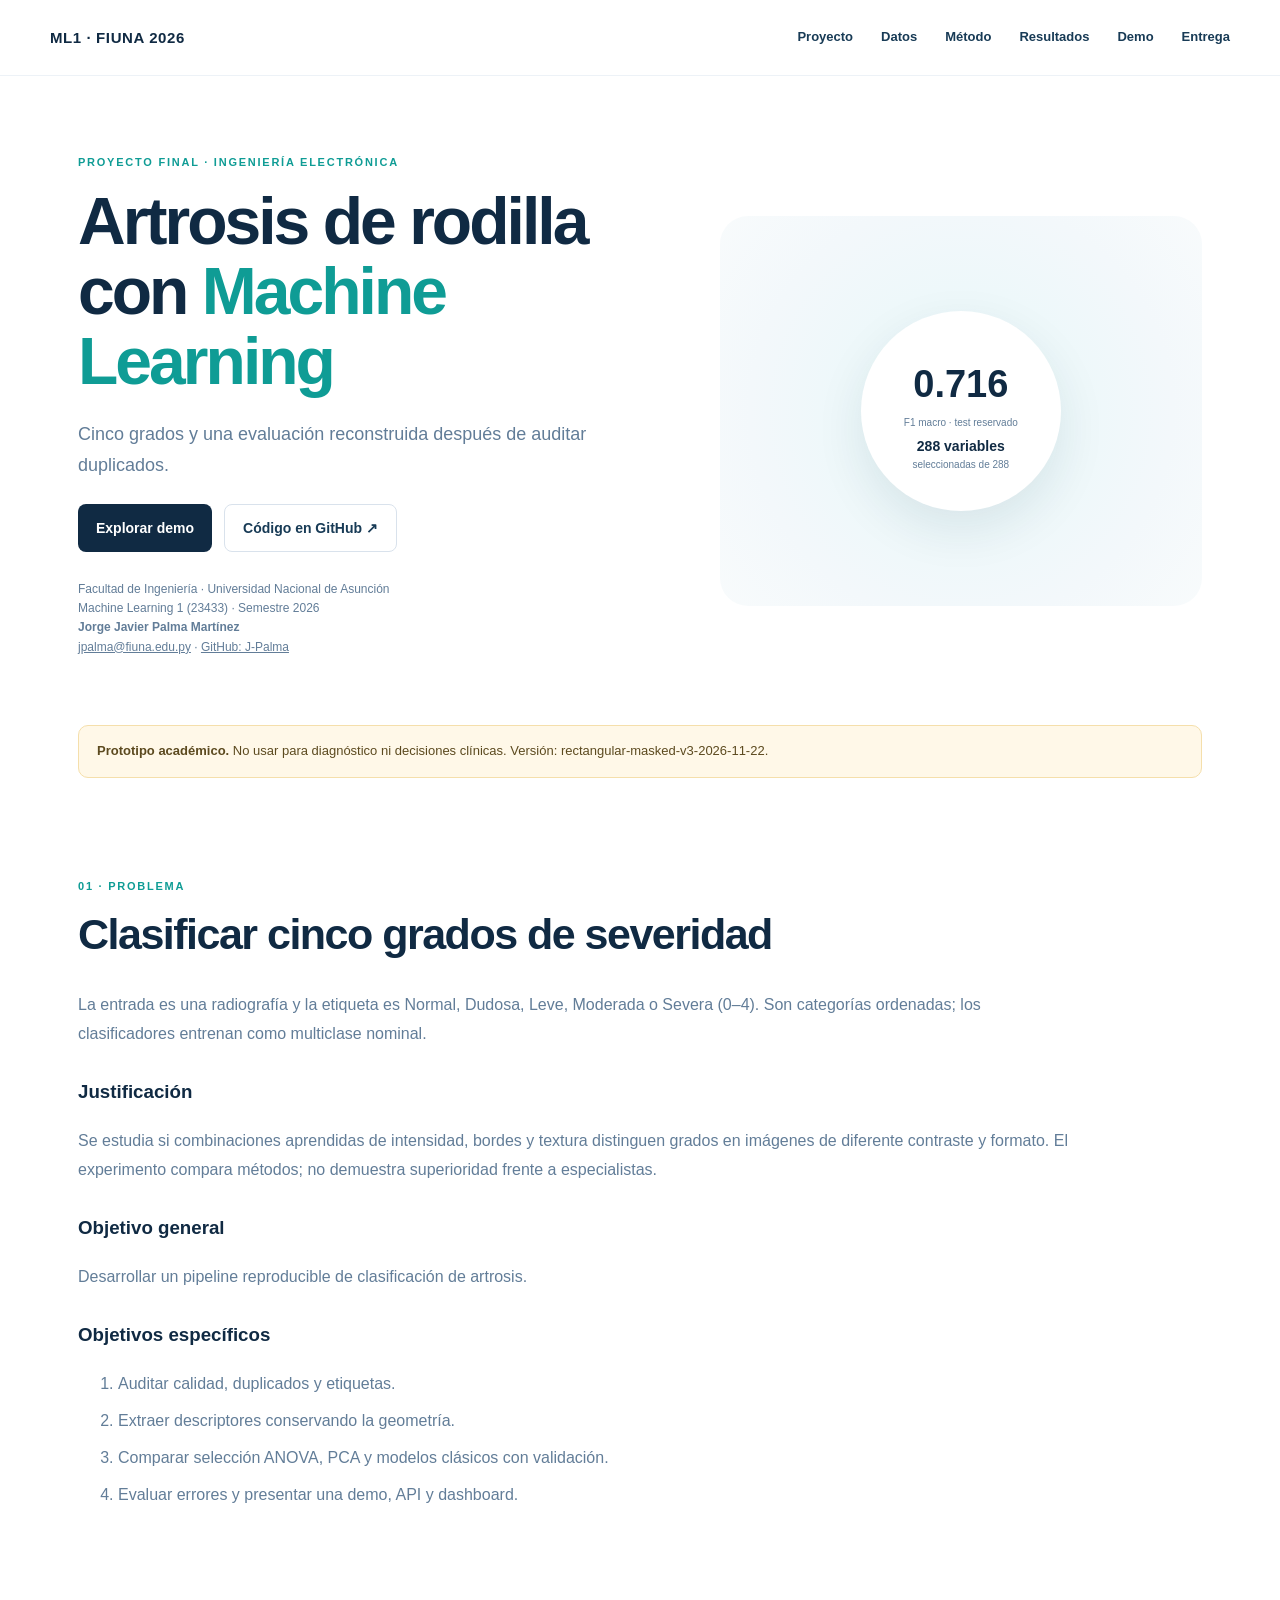
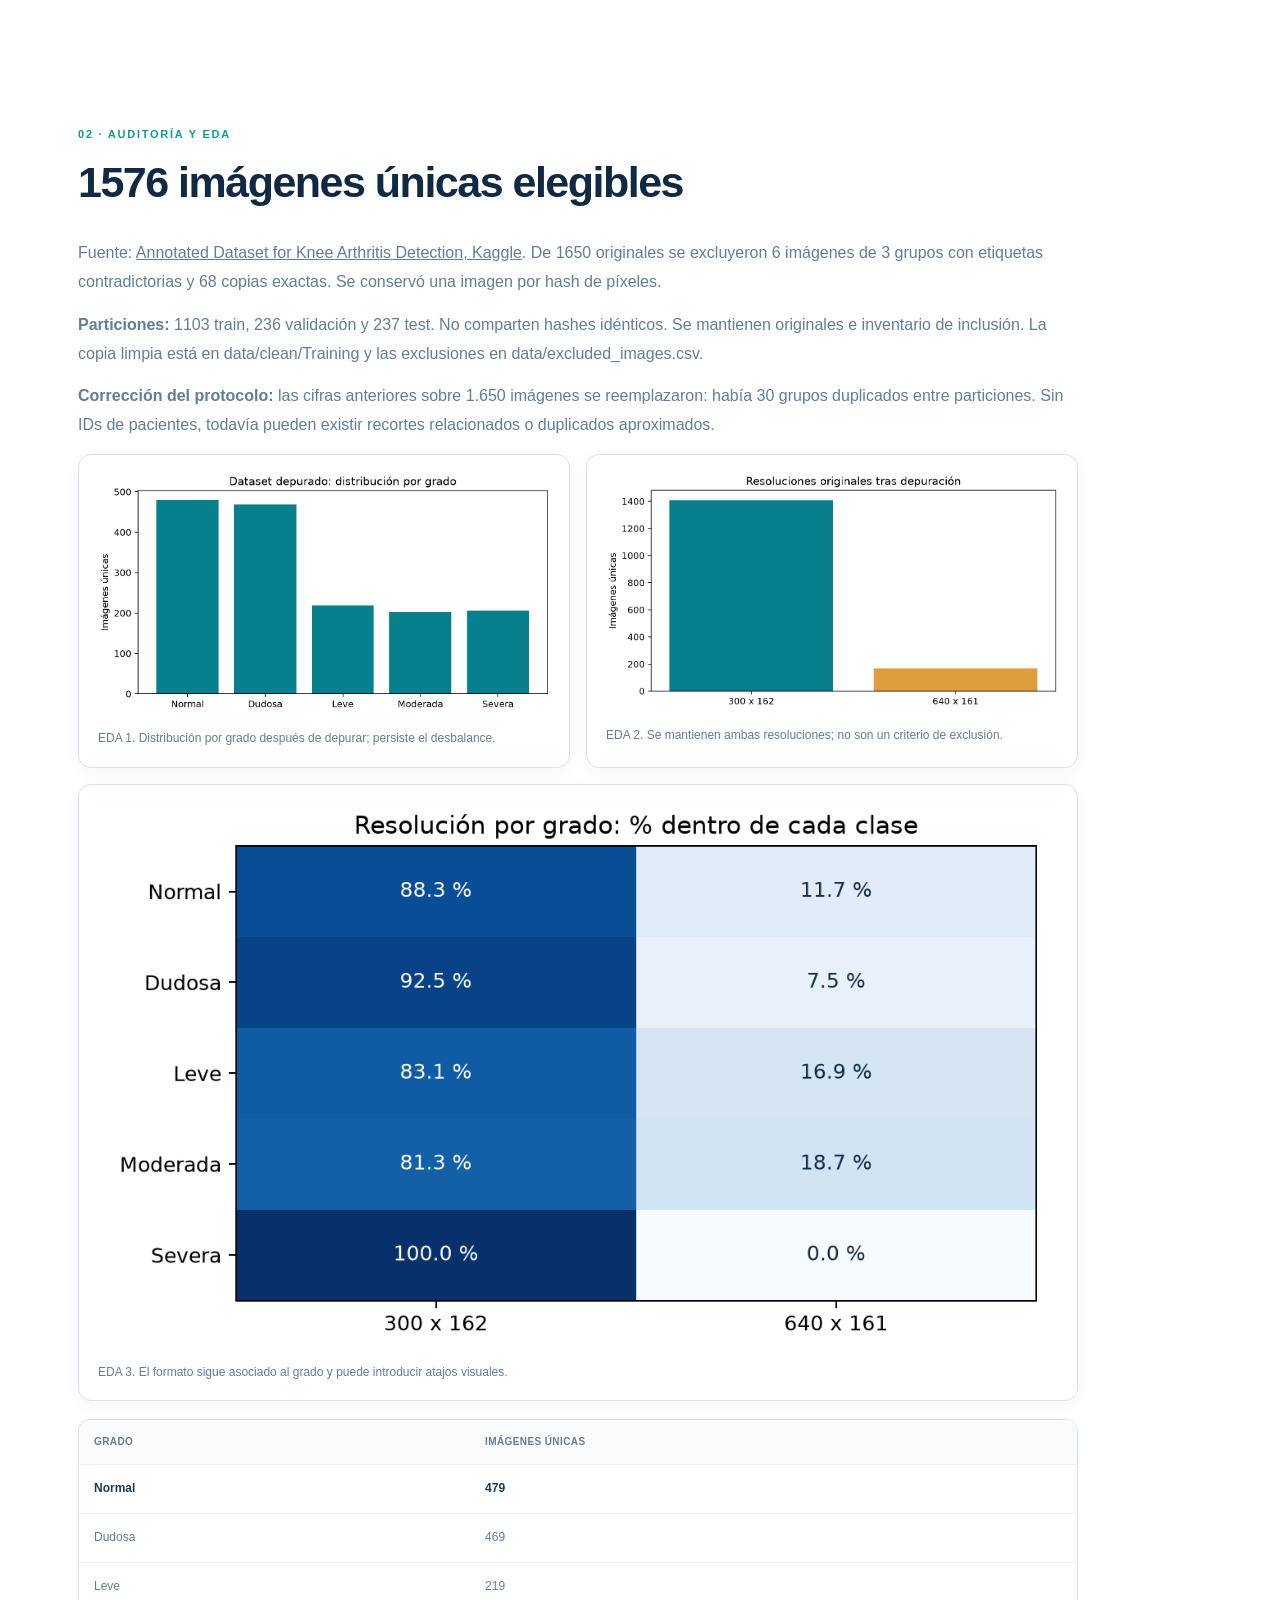
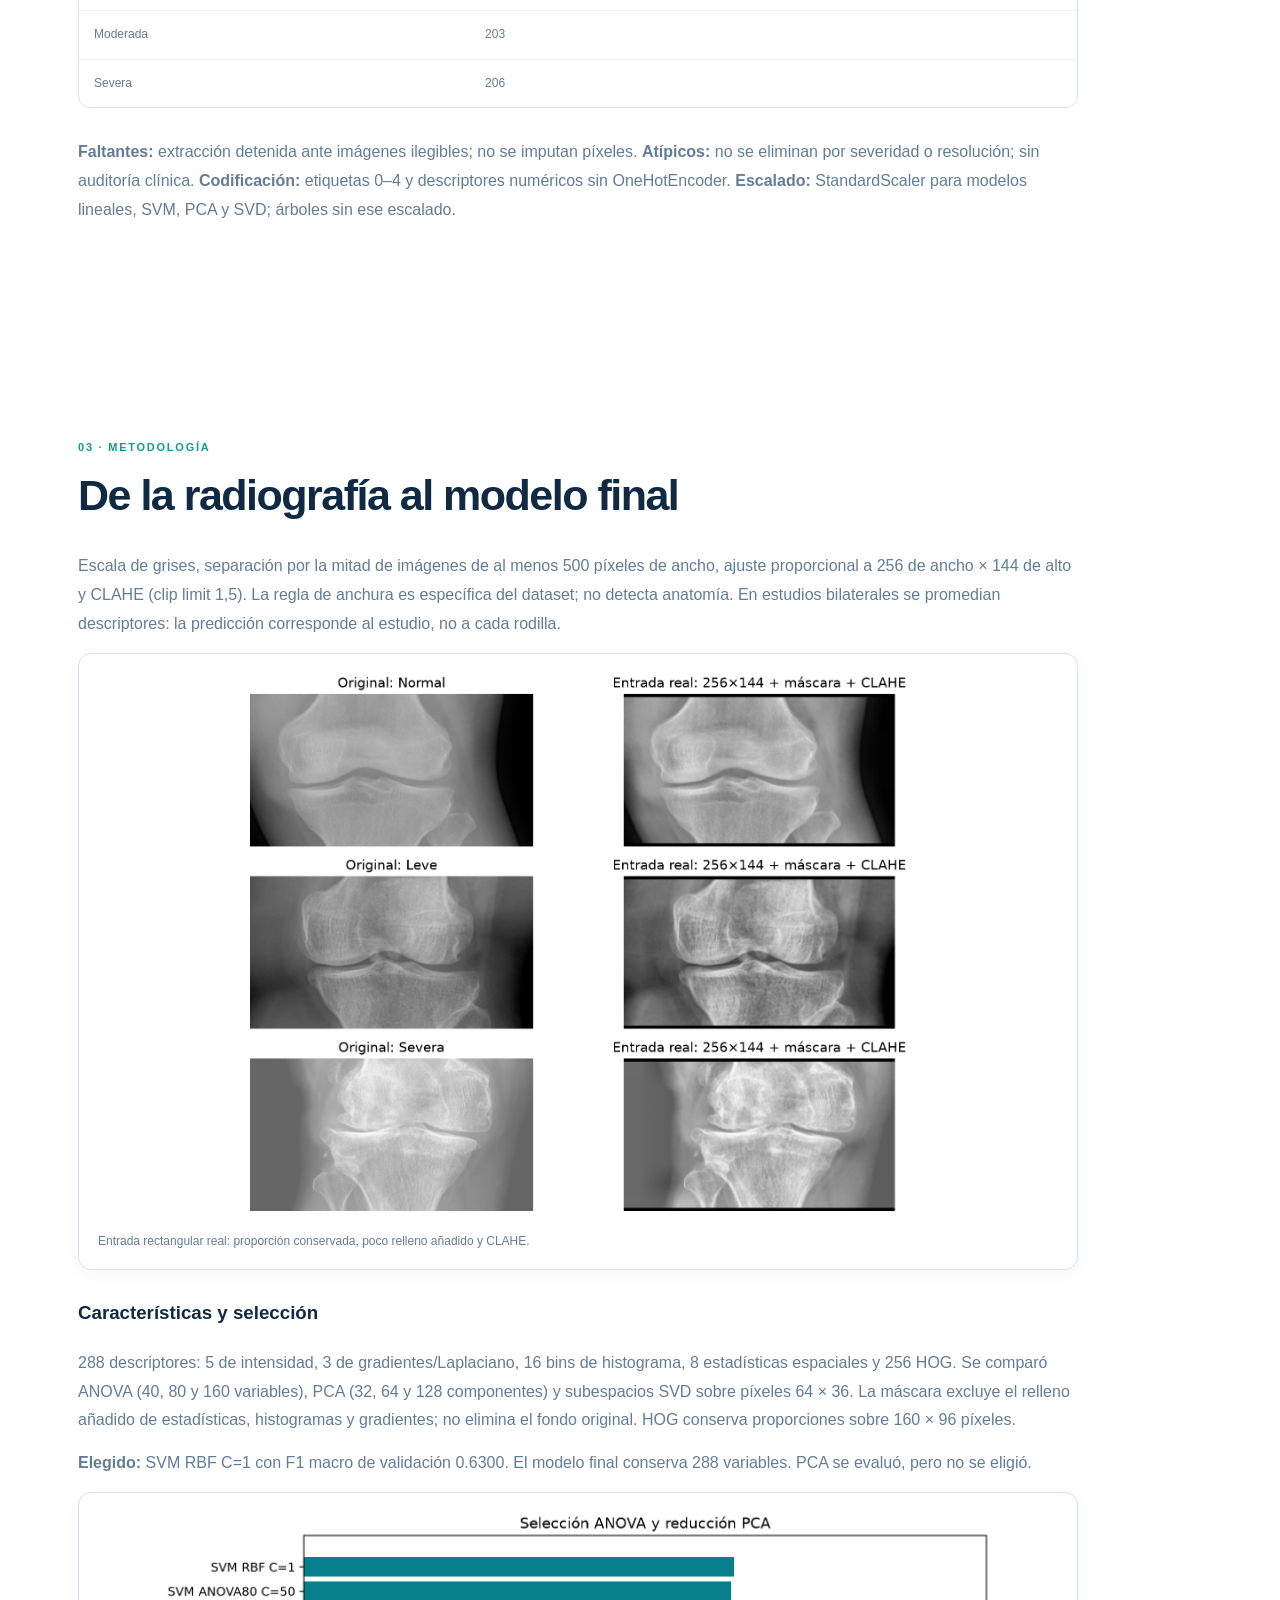
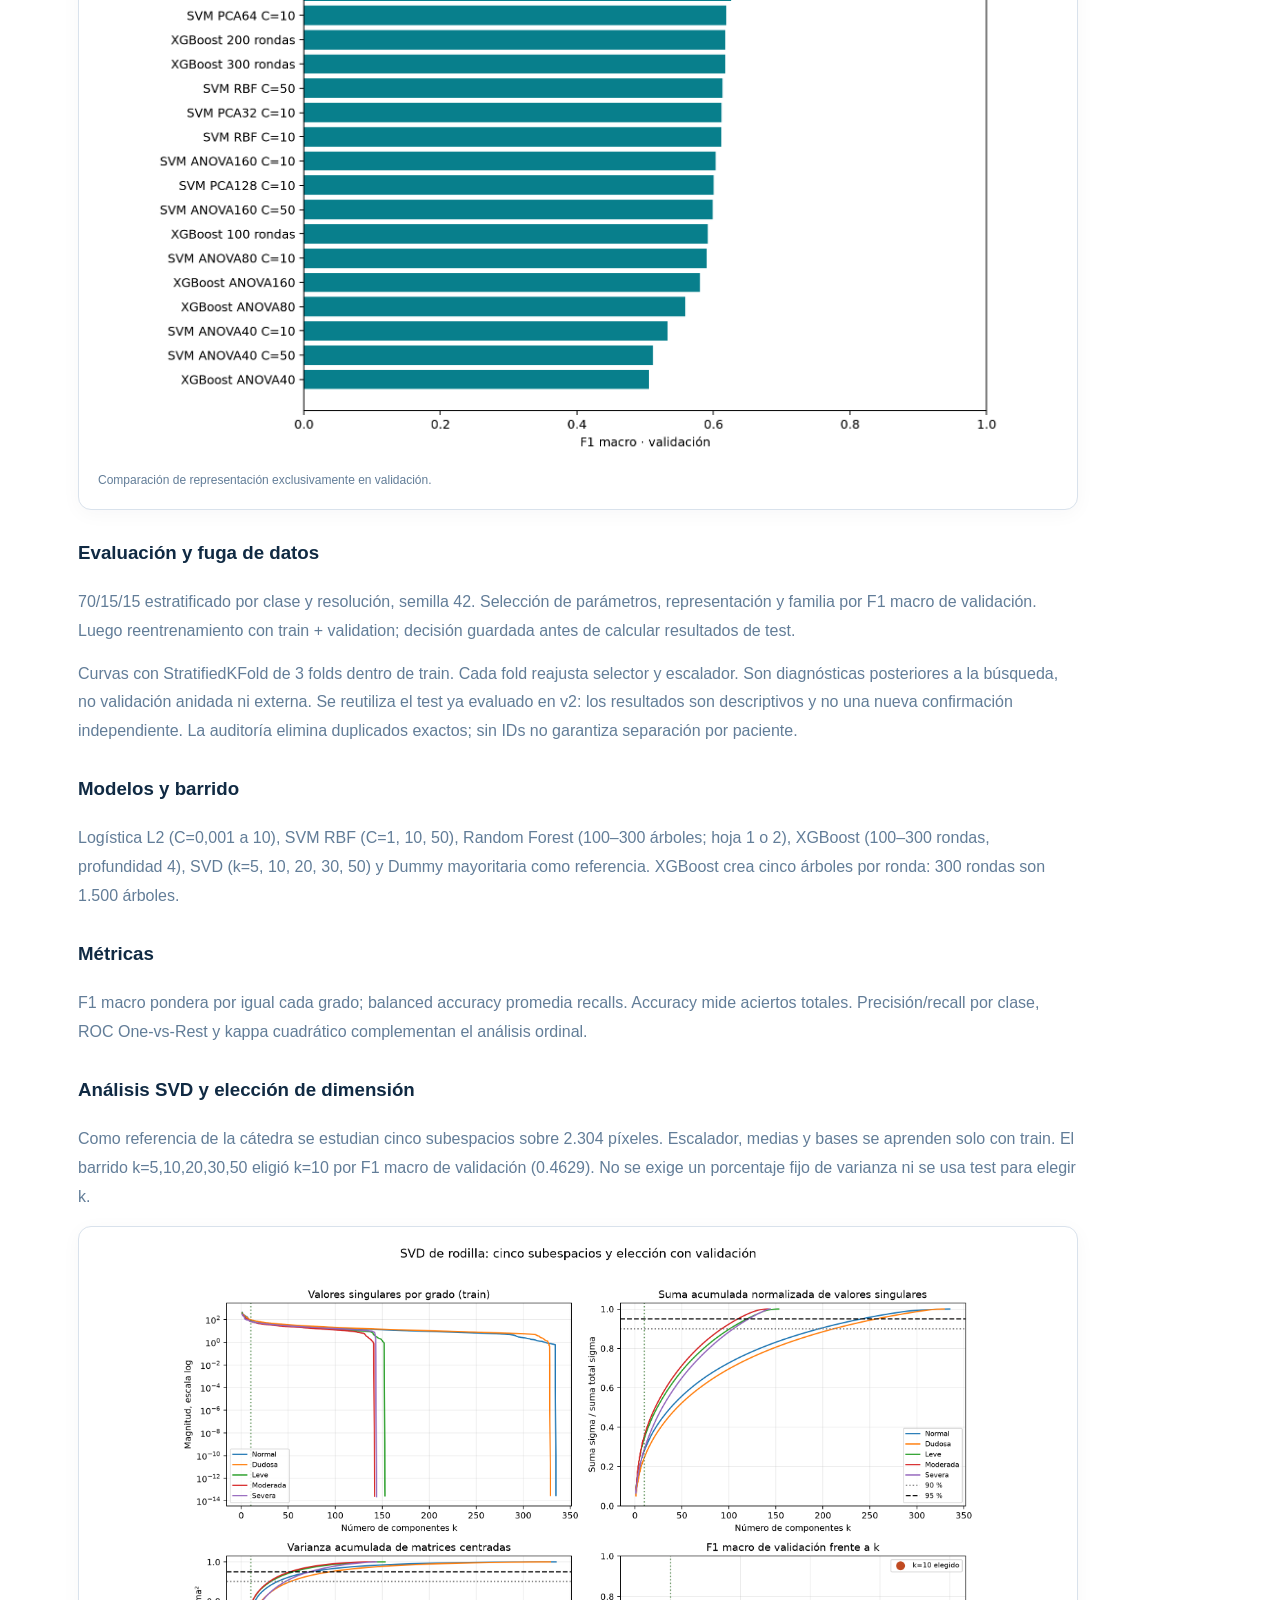
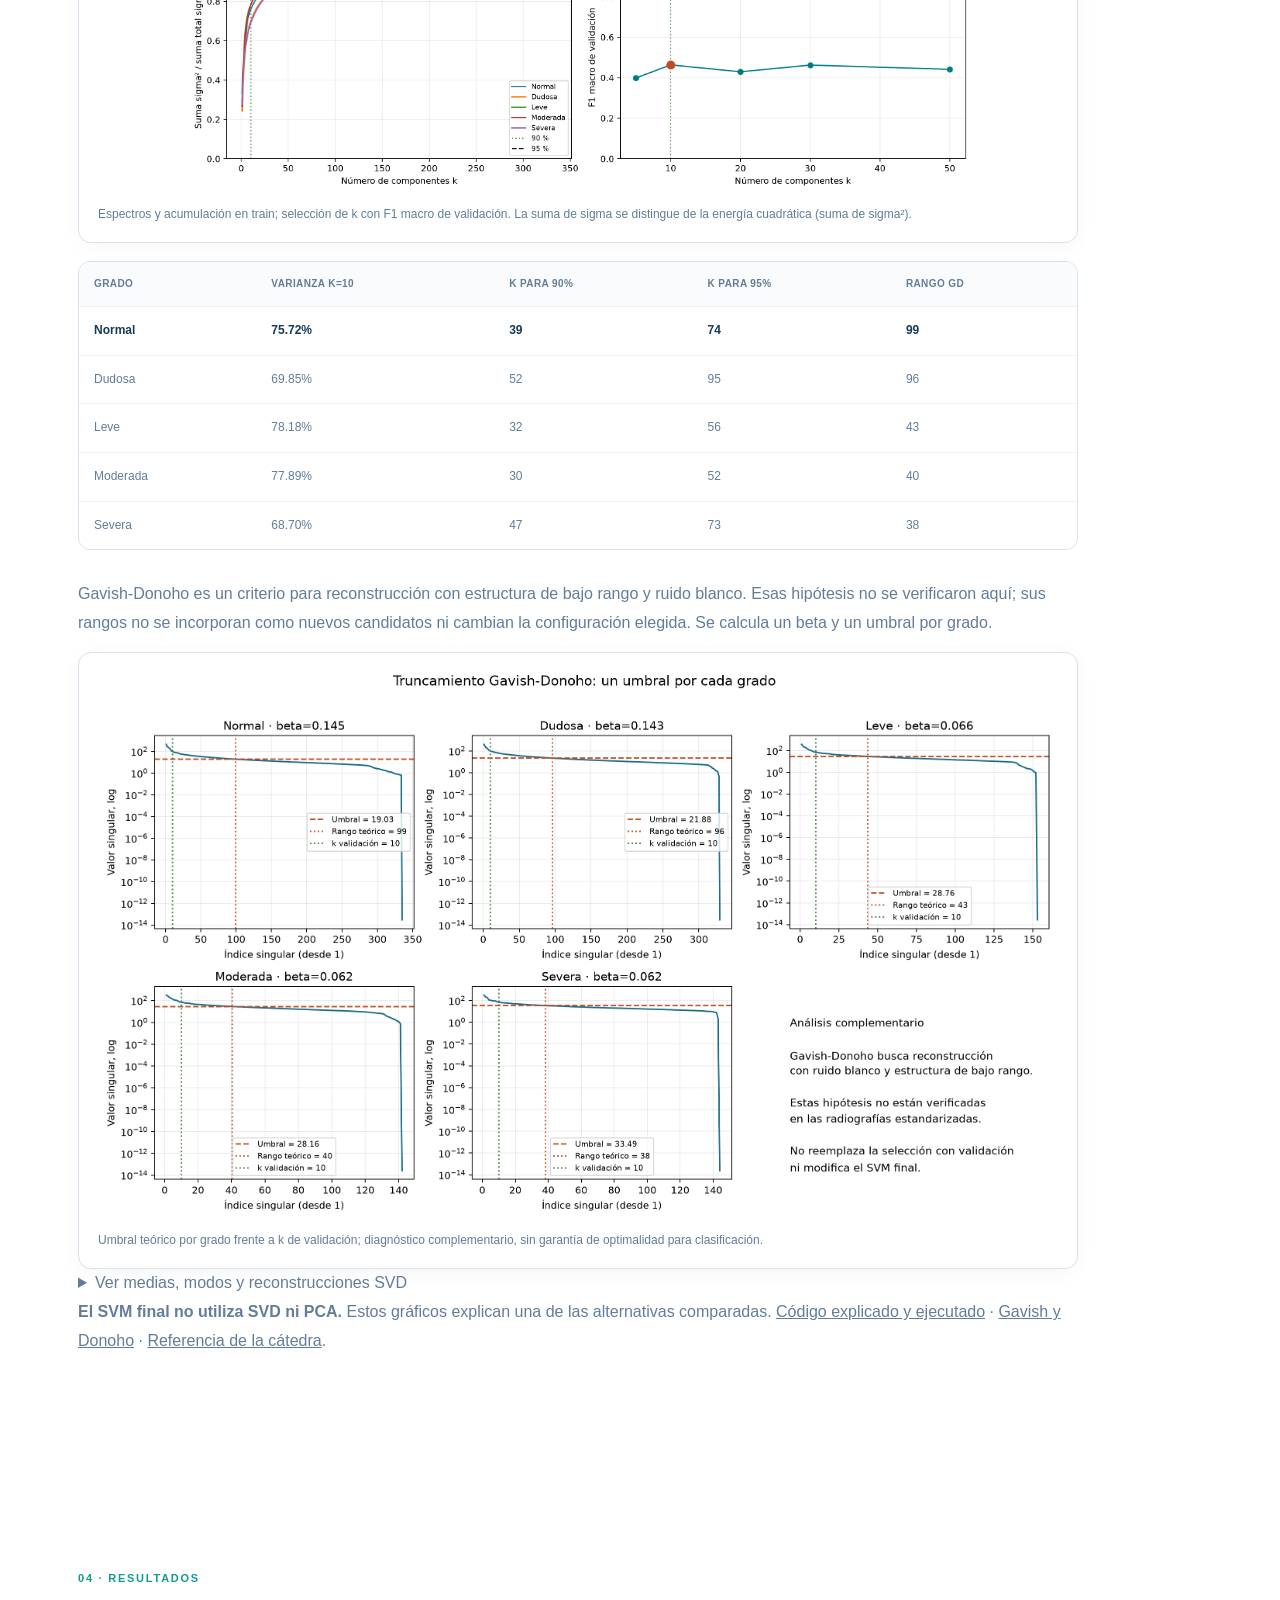
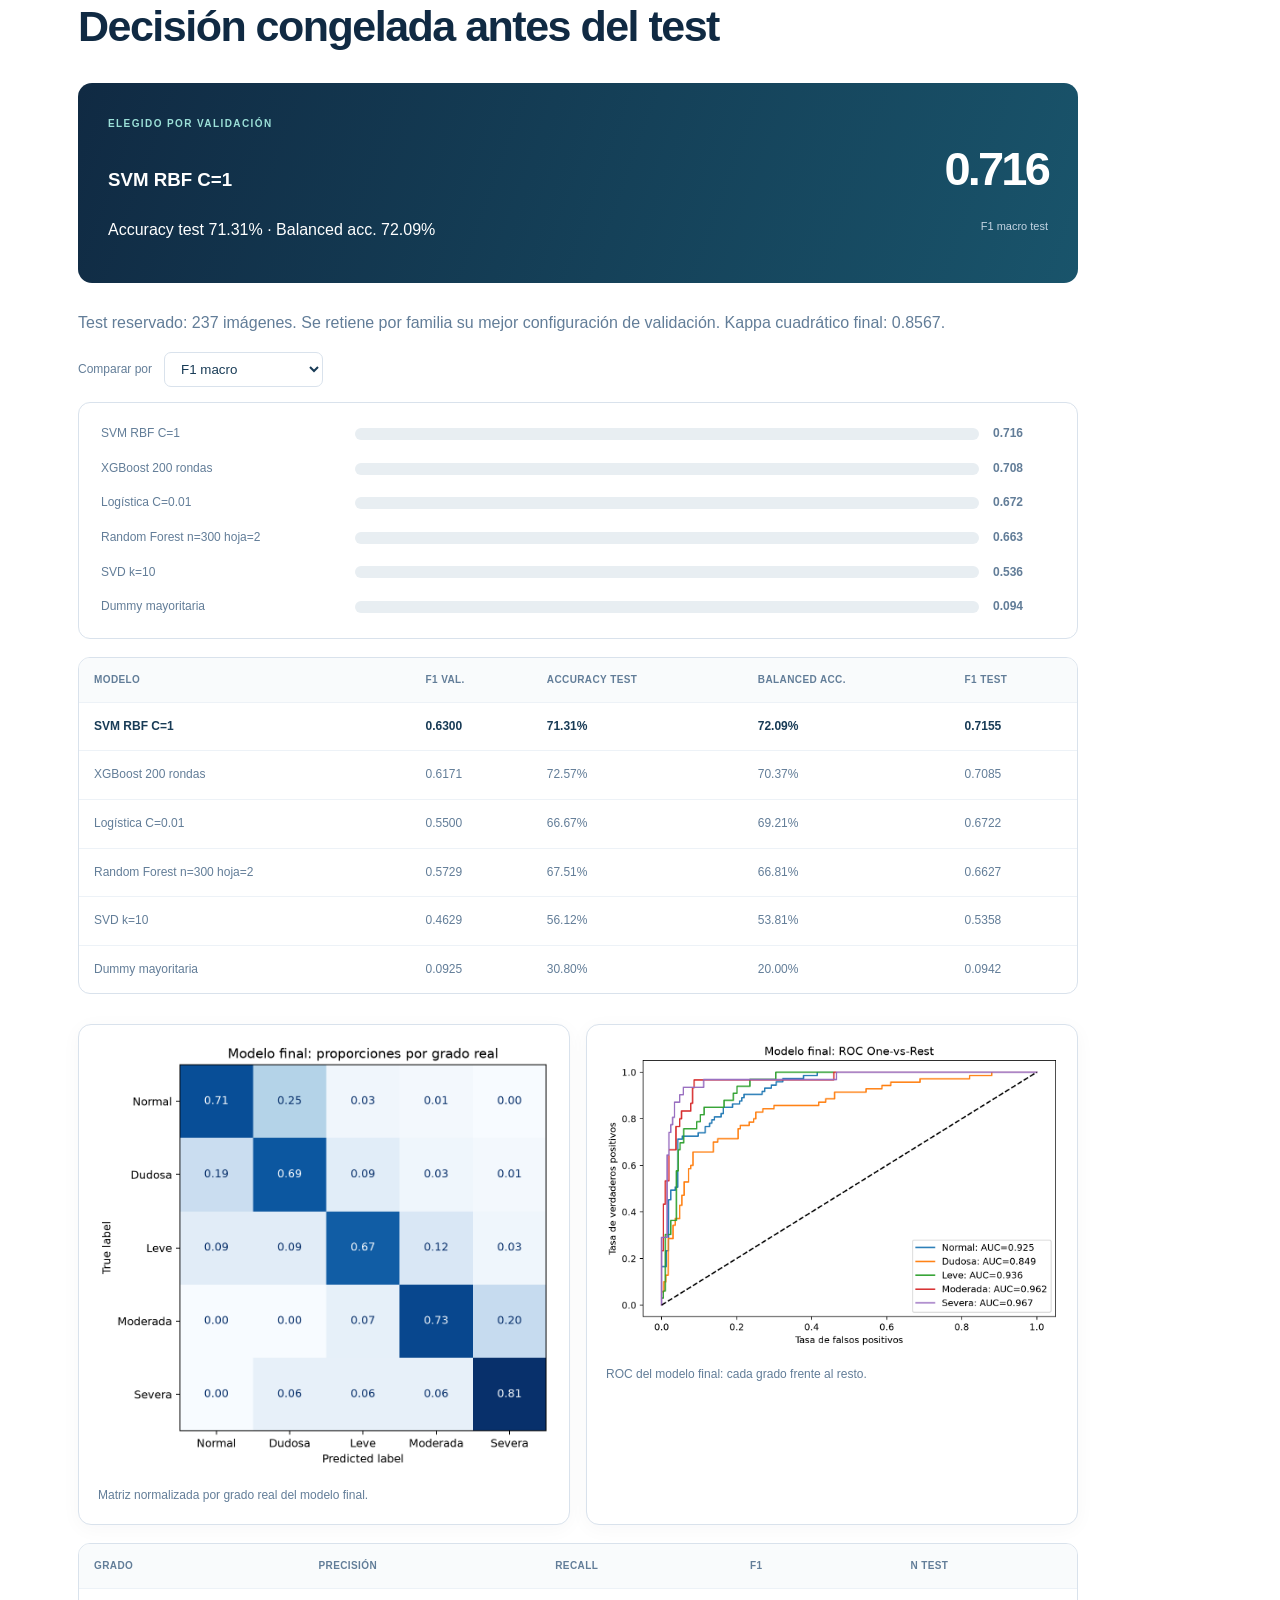
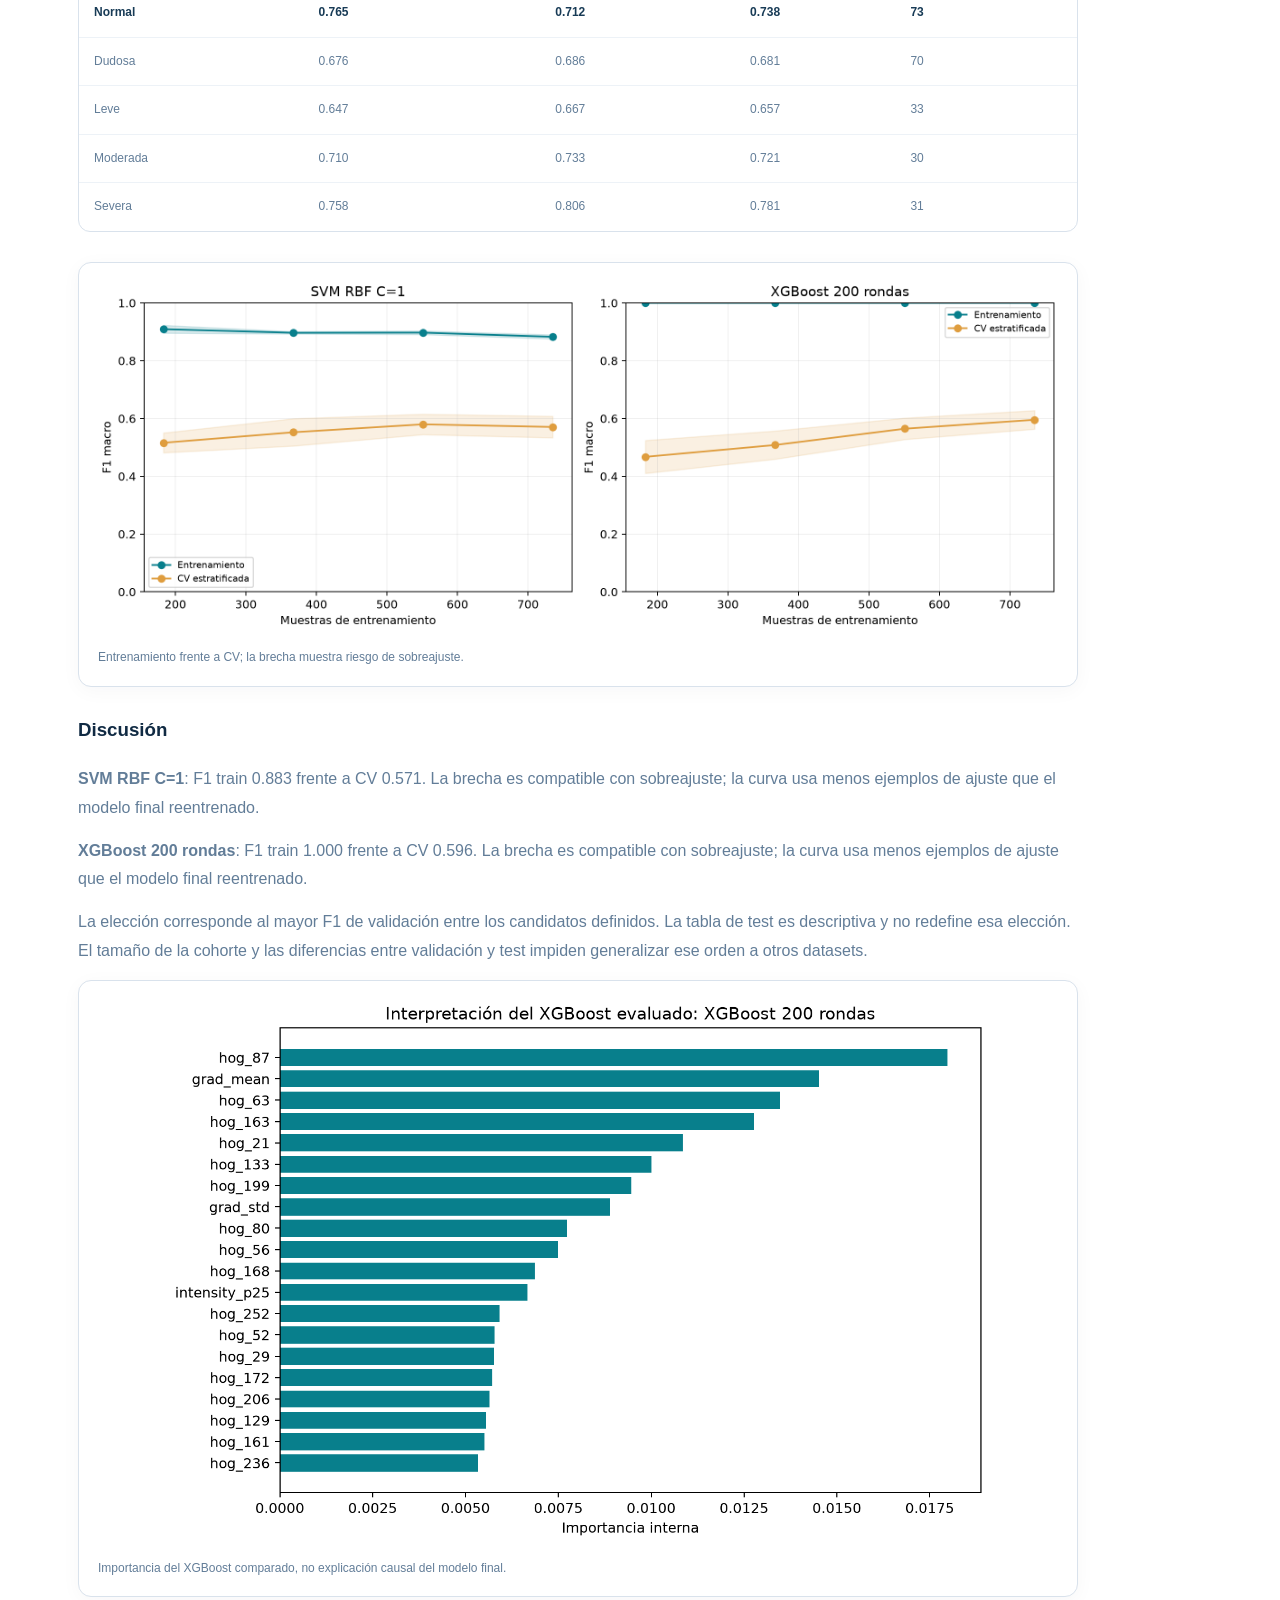
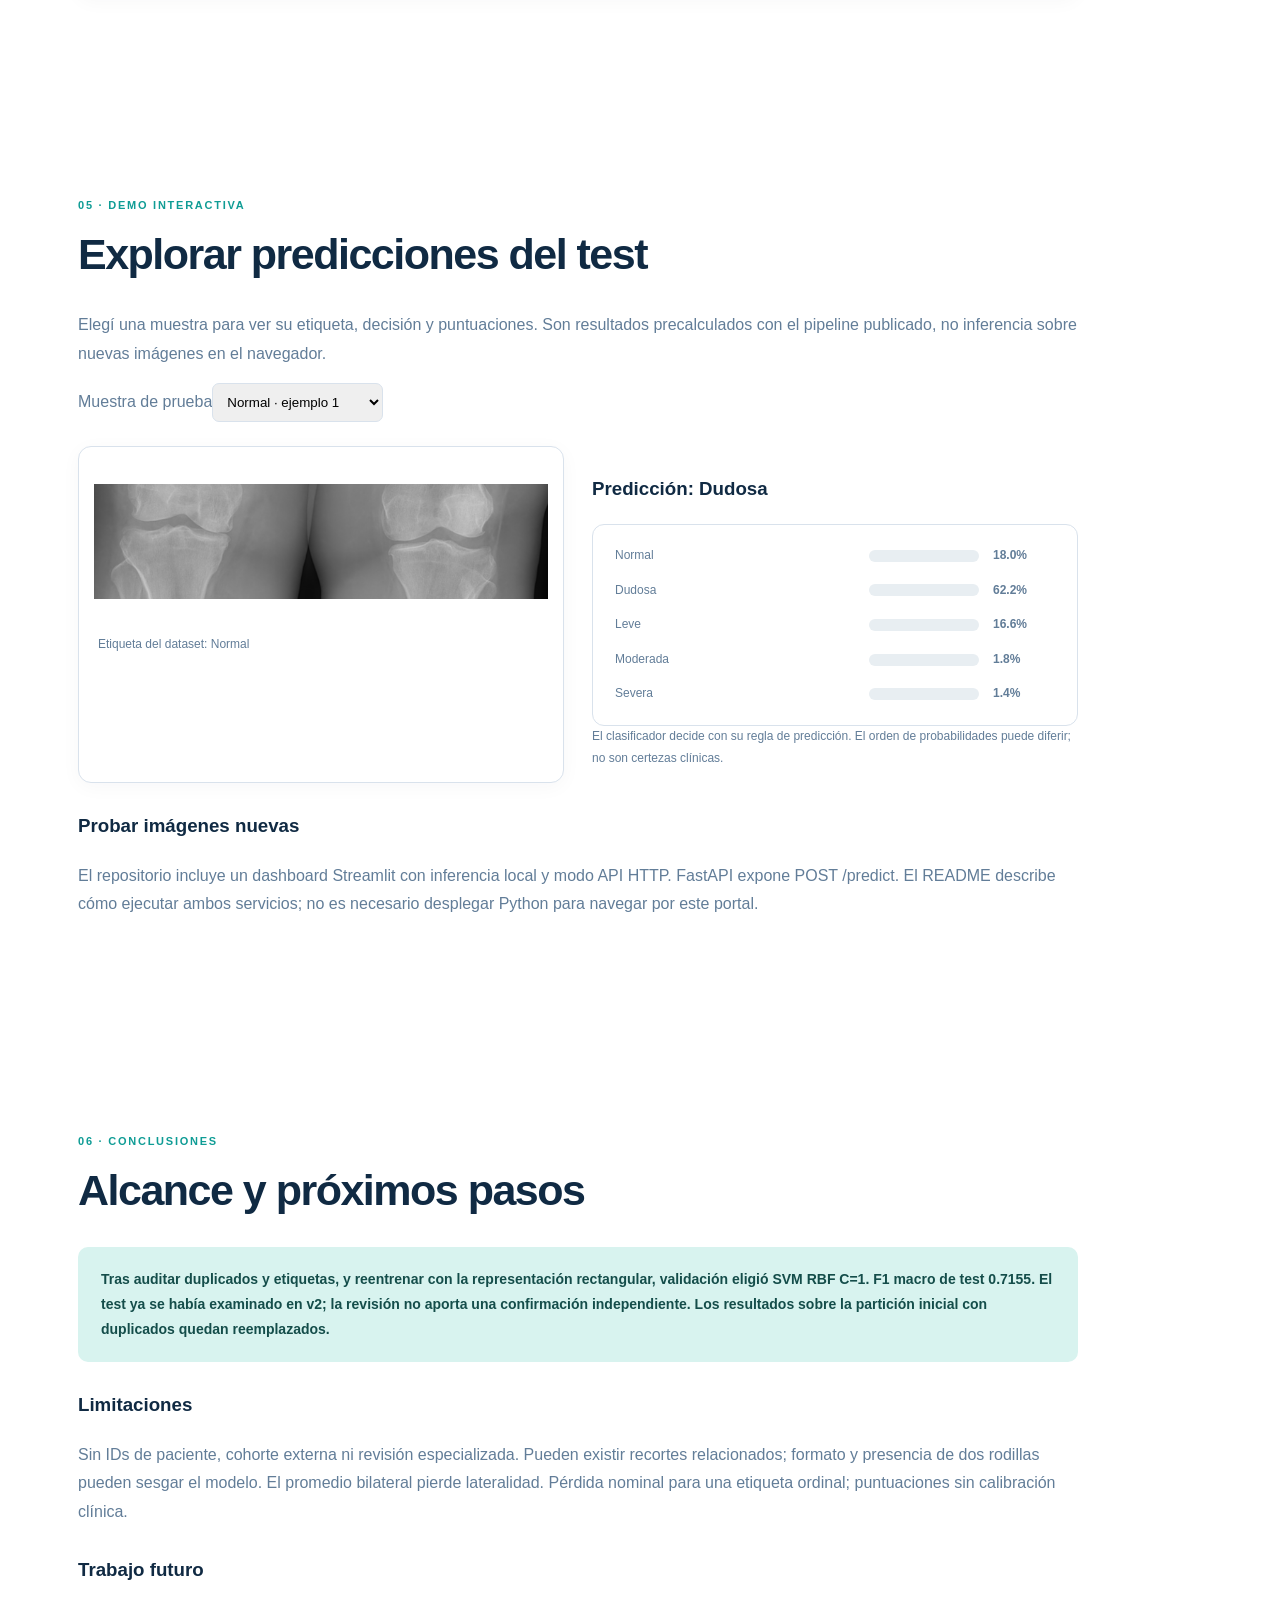
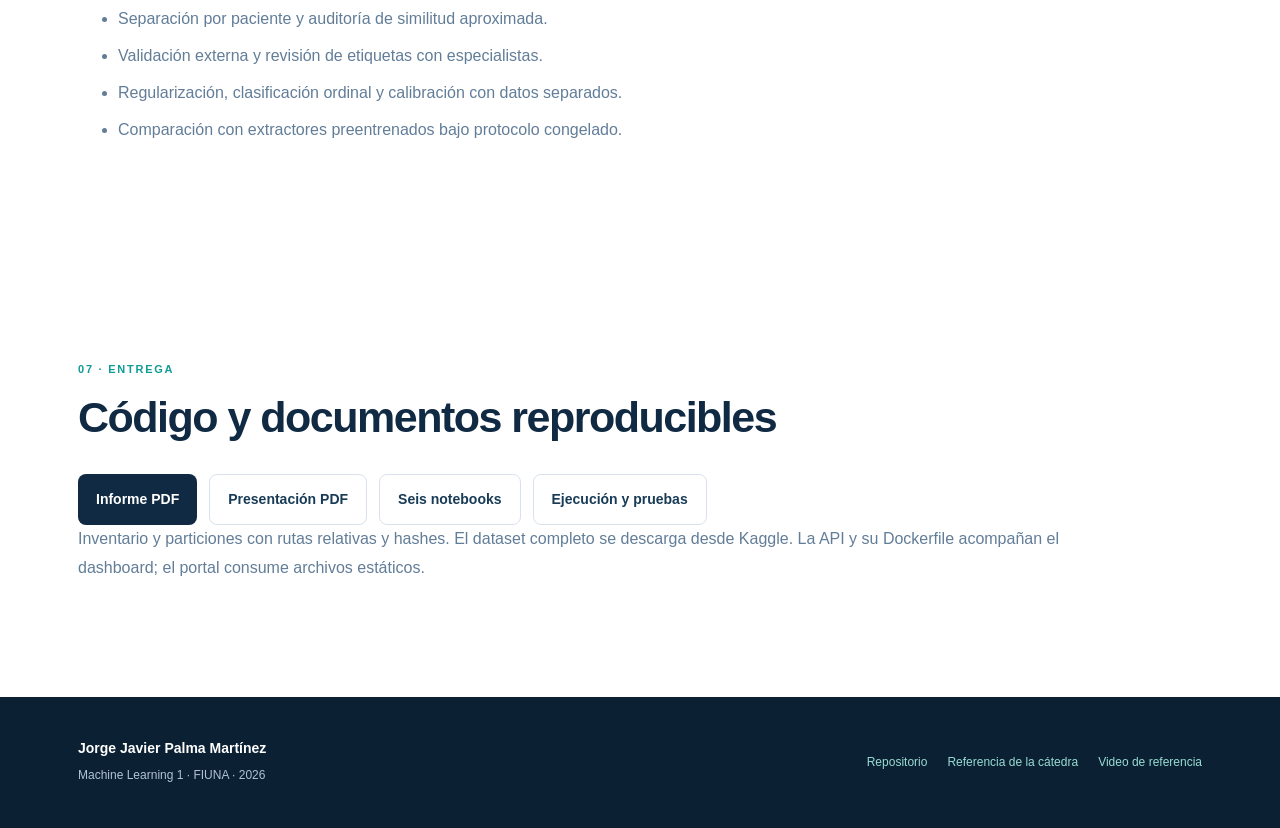
==== commit 658853a5: "Ampliar analisis SVD y actualizar preparacion de defensa" ====
--- a/TP_4/proyecto-rodilla/docs/index.html
+++ b/TP_4/proyecto-rodilla/docs/index.html
@@ -1 +1 @@
-<!doctype html><html lang="es"><head><meta charset="utf-8"><meta name="viewport" content="width=device-width,initial-scale=1"><title>Artrosis de rodilla · Proyecto final ML1 FIUNA</title><meta name="description" content="Clasificación de grados de artrosis con evaluación depurada, selección de variables y demo académica."><link rel="stylesheet" href="assets/site.css?v=3435c4015b04"><script defer src="assets/site.js?v=rectangular-masked-v3-2026-11-22"></script></head><body><header class="topbar"><a class="brand" href="#inicio">ML1 · FIUNA 2026</a><button class="menu-toggle" aria-label="Abrir navegación" aria-expanded="false">☰</button><nav class="nav-links" aria-label="Navegación principal"><a href="#proyecto">Proyecto</a><a href="#datos">Datos</a><a href="#metodo">Método</a><a href="#resultados">Resultados</a><a href="#demo">Demo</a><a href="#entregables">Entrega</a></nav></header><main><section class="hero" id="inicio"><div><p class="eyebrow">PROYECTO FINAL · INGENIERÍA ELECTRÓNICA</p><h1>Artrosis de rodilla con <span>Machine Learning</span></h1><p class="hero-lede">Cinco grados y una evaluación reconstruida después de auditar duplicados.</p><div class="hero-actions"><a class="button primary" href="#demo">Explorar demo</a><a class="button secondary" href="https://github.com/J-Palma/ML1_2026-2">Código en GitHub ↗</a></div><p class="hero-context">Facultad de Ingeniería · Universidad Nacional de Asunción<br>Machine Learning 1 (23433) · Semestre 2026<br><strong>Jorge Javier Palma Martínez</strong><br><a href="mailto:jpalma@fiuna.edu.py">jpalma@fiuna.edu.py</a> · <a href="https://github.com/J-Palma">GitHub: J-Palma</a></p></div><div class="hero-visual"><div class="hero-center"><strong>0.716</strong><small>F1 macro · test reservado</small><strong>288 variables</strong><small>seleccionadas de 288</small></div></div></section><section class="notice"><p><strong>Prototipo académico.</strong> No usar para diagnóstico ni decisiones clínicas. Versión: rectangular-masked-v3-2026-11-22.</p></section><section class="section" id="proyecto"><p class="eyebrow">01 · PROBLEMA</p><h2>Clasificar cinco grados de severidad</h2><div class="section-copy technical-copy"><p>La entrada es una radiografía y la etiqueta es Normal, Dudosa, Leve, Moderada o Severa (0–4). Son categorías ordenadas; los clasificadores entrenan como multiclase nominal.</p><h3>Justificación</h3><p>Se estudia si combinaciones aprendidas de intensidad, bordes y textura distinguen grados en imágenes de diferente contraste y formato. El experimento compara métodos; no demuestra superioridad frente a especialistas.</p><h3>Objetivo general</h3><p>Desarrollar un pipeline reproducible de clasificación de artrosis.</p><h3>Objetivos específicos</h3><ol><li>Auditar calidad, duplicados y etiquetas.</li><li>Extraer descriptores conservando la geometría.</li><li>Comparar selección ANOVA, PCA y modelos clásicos con validación.</li><li>Evaluar errores y presentar una demo, API y dashboard.</li></ol></div></section><section class="section" id="datos"><p class="eyebrow">02 · AUDITORÍA Y EDA</p><h2>1576 imágenes únicas elegibles</h2><div class="section-copy technical-copy"><p>Fuente: <a href="https://www.kaggle.com/datasets/hafiznouman786/annotated-dataset-for-knee-arthritis-detection">Annotated Dataset for Knee Arthritis Detection, Kaggle</a>. De 1650 originales se excluyeron 6 imágenes de 3 grupos con etiquetas contradictorias y 68 copias exactas. Se conservó una imagen por hash de píxeles.</p><p><strong>Particiones:</strong> 1103 train, 236 validación y 237 test. No comparten hashes idénticos. Se mantienen originales e inventario de inclusión. La copia limpia está en data/clean/Training y las exclusiones en data/excluded_images.csv.</p><p><strong>Corrección del protocolo:</strong> las cifras anteriores sobre 1.650 imágenes se reemplazaron: había 30 grupos duplicados entre particiones. Sin IDs de pacientes, todavía pueden existir recortes relacionados o duplicados aproximados.</p><div class="figure-grid"><figure class="figure-card"><a href="assets/distribucion_clases.png?v=rectangular-masked-v3-2026-11-22" target="_blank"><img loading="lazy" src="assets/distribucion_clases.png?v=rectangular-masked-v3-2026-11-22" alt="EDA 1. Distribución por grado después de depurar; persiste el desbalance."></a><figcaption>EDA 1. Distribución por grado después de depurar; persiste el desbalance.</figcaption></figure><figure class="figure-card"><a href="assets/eda_resoluciones.png?v=rectangular-masked-v3-2026-11-22" target="_blank"><img loading="lazy" src="assets/eda_resoluciones.png?v=rectangular-masked-v3-2026-11-22" alt="EDA 2. Se mantienen ambas resoluciones; no son un criterio de exclusión."></a><figcaption>EDA 2. Se mantienen ambas resoluciones; no son un criterio de exclusión.</figcaption></figure></div><figure class="figure-card"><a href="assets/eda_resolucion_por_grado.png?v=rectangular-masked-v3-2026-11-22" target="_blank"><img loading="lazy" src="assets/eda_resolucion_por_grado.png?v=rectangular-masked-v3-2026-11-22" alt="EDA 3. El formato sigue asociado al grado y puede introducir atajos visuales."></a><figcaption>EDA 3. El formato sigue asociado al grado y puede introducir atajos visuales.</figcaption></figure><div class="table-wrap"><table><thead><tr><th>Grado</th><th>Imágenes únicas</th></tr></thead><tbody><tr><td>Normal</td><td>479</td></tr><tr><td>Dudosa</td><td>469</td></tr><tr><td>Leve</td><td>219</td></tr><tr><td>Moderada</td><td>203</td></tr><tr><td>Severa</td><td>206</td></tr></tbody></table></div><p><strong>Faltantes:</strong> extracción detenida ante imágenes ilegibles; no se imputan píxeles. <strong>Atípicos:</strong> no se eliminan por severidad o resolución; sin auditoría clínica. <strong>Codificación:</strong> etiquetas 0–4 y descriptores numéricos sin OneHotEncoder. <strong>Escalado:</strong> StandardScaler para modelos lineales, SVM, PCA y SVD; árboles sin ese escalado.</p></div></section><section class="section" id="metodo"><p class="eyebrow">03 · METODOLOGÍA</p><h2>De la radiografía al modelo final</h2><div class="section-copy technical-copy"><p>Escala de grises, separación por la mitad de imágenes de al menos 500 píxeles de ancho, ajuste proporcional a 256 de ancho × 144 de alto y CLAHE (clip limit 1,5). La regla de anchura es específica del dataset; no detecta anatomía. En estudios bilaterales se promedian descriptores: la predicción corresponde al estudio, no a cada rodilla.</p><figure class="figure-card"><a href="assets/acondicionamiento_radiografias.png?v=rectangular-masked-v3-2026-11-22" target="_blank"><img loading="lazy" src="assets/acondicionamiento_radiografias.png?v=rectangular-masked-v3-2026-11-22" alt="Entrada rectangular real: proporción conservada, poco relleno añadido y CLAHE."></a><figcaption>Entrada rectangular real: proporción conservada, poco relleno añadido y CLAHE.</figcaption></figure><h3>Características y selección</h3><p>288 descriptores: 5 de intensidad, 3 de gradientes/Laplaciano, 16 bins de histograma, 8 estadísticas espaciales y 256 HOG. Se comparó ANOVA (40, 80 y 160 variables), PCA (32, 64 y 128 componentes) y subespacios SVD sobre píxeles 64 × 36. La máscara excluye el relleno añadido de estadísticas, histogramas y gradientes; no elimina el fondo original. HOG conserva proporciones sobre 160 × 96 píxeles.</p><p><strong>Elegido:</strong> SVM RBF C=1 con F1 macro de validación 0.6300. El modelo final conserva 288 variables. PCA se evaluó, pero no se eligió.</p><figure class="figure-card"><a href="assets/feature_engineering_validation.png?v=rectangular-masked-v3-2026-11-22" target="_blank"><img loading="lazy" src="assets/feature_engineering_validation.png?v=rectangular-masked-v3-2026-11-22" alt="Comparación de representación exclusivamente en validación."></a><figcaption>Comparación de representación exclusivamente en validación.</figcaption></figure><h3>Evaluación y fuga de datos</h3><p>70/15/15 estratificado por clase y resolución, semilla 42. Selección de parámetros, representación y familia por F1 macro de validación. Luego reentrenamiento con train + validation; decisión guardada antes de calcular resultados de test.</p><p>Curvas con StratifiedKFold de 3 folds dentro de train. Cada fold reajusta selector y escalador. Son diagnósticas posteriores a la búsqueda, no validación anidada ni externa. Se reutiliza el test ya evaluado en v2: los resultados son descriptivos y no una nueva confirmación independiente. La auditoría elimina duplicados exactos; sin IDs no garantiza separación por paciente.</p><h3>Modelos y barrido</h3><p>Logística L2 (C=0,001 a 10), SVM RBF (C=1, 10, 50), Random Forest (100–300 árboles; hoja 1 o 2), XGBoost (100–300 rondas, profundidad 4), SVD (k=5, 10, 20, 30, 50) y Dummy mayoritaria como referencia. XGBoost crea cinco árboles por ronda: 300 rondas son 1.500 árboles.</p><h3>Métricas</h3><p>F1 macro pondera por igual cada grado; balanced accuracy promedia recalls. Accuracy mide aciertos totales. Precisión/recall por clase, ROC One-vs-Rest y kappa cuadrático complementan el análisis ordinal.</p></div></section><section class="section" id="resultados"><p class="eyebrow">04 · RESULTADOS</p><h2>Decisión congelada antes del test</h2><div class="section-copy technical-copy"><div class="winner-card"><div><span class="winner-label">ELEGIDO POR VALIDACIÓN</span><h3>SVM RBF C=1</h3><p>Accuracy test 71.31% · Balanced acc. 72.09%</p></div><div class="winner-score"><span>0.716</span><small>F1 macro test</small></div></div><p>Test reservado: 237 imágenes. Se retiene por familia su mejor configuración de validación. Kappa cuadrático final: 0.8567.</p><div class="metric-controls"><label for="metric-select">Comparar por</label><select id="metric-select"><option value="F1 Macro">F1 macro</option><option value="Accuracy (%)">Accuracy</option><option value="Balanced Acc (%)">Balanced accuracy</option></select></div><div id="model-chart" class="model-chart"></div><div class="table-wrap"><table><thead><tr><th>Modelo</th><th>F1 val.</th><th>Accuracy test</th><th>Balanced acc.</th><th>F1 test</th></tr></thead><tbody><tr><td>SVM RBF C=1</td><td>0.6300</td><td>71.31%</td><td>72.09%</td><td>0.7155</td></tr><tr><td>XGBoost 200 rondas</td><td>0.6171</td><td>72.57%</td><td>70.37%</td><td>0.7085</td></tr><tr><td>Logística C=0.01</td><td>0.5500</td><td>66.67%</td><td>69.21%</td><td>0.6722</td></tr><tr><td>Random Forest n=300 hoja=2</td><td>0.5729</td><td>67.51%</td><td>66.81%</td><td>0.6627</td></tr><tr><td>SVD k=10</td><td>0.4629</td><td>56.12%</td><td>53.81%</td><td>0.5358</td></tr><tr><td>Dummy mayoritaria</td><td>0.0925</td><td>30.80%</td><td>20.00%</td><td>0.0942</td></tr></tbody></table></div><div class="figure-grid"><figure class="figure-card"><a href="assets/final_confusion_normalizada.png?v=rectangular-masked-v3-2026-11-22" target="_blank"><img loading="lazy" src="assets/final_confusion_normalizada.png?v=rectangular-masked-v3-2026-11-22" alt="Matriz normalizada por grado real del modelo final."></a><figcaption>Matriz normalizada por grado real del modelo final.</figcaption></figure><figure class="figure-card"><a href="assets/modelos_avanzados_roc_curves.png?v=rectangular-masked-v3-2026-11-22" target="_blank"><img loading="lazy" src="assets/modelos_avanzados_roc_curves.png?v=rectangular-masked-v3-2026-11-22" alt="ROC del modelo final: cada grado frente al resto."></a><figcaption>ROC del modelo final: cada grado frente al resto.</figcaption></figure></div><div class="table-wrap"><table><thead><tr><th>Grado</th><th>Precisión</th><th>Recall</th><th>F1</th><th>N test</th></tr></thead><tbody><tr><td>Normal</td><td>0.765</td><td>0.712</td><td>0.738</td><td>73</td></tr><tr><td>Dudosa</td><td>0.676</td><td>0.686</td><td>0.681</td><td>70</td></tr><tr><td>Leve</td><td>0.647</td><td>0.667</td><td>0.657</td><td>33</td></tr><tr><td>Moderada</td><td>0.710</td><td>0.733</td><td>0.721</td><td>30</td></tr><tr><td>Severa</td><td>0.758</td><td>0.806</td><td>0.781</td><td>31</td></tr></tbody></table></div><figure class="figure-card"><a href="assets/modelos_avanzados_learning_curves.png?v=rectangular-masked-v3-2026-11-22" target="_blank"><img loading="lazy" src="assets/modelos_avanzados_learning_curves.png?v=rectangular-masked-v3-2026-11-22" alt="Entrenamiento frente a CV; la brecha muestra riesgo de sobreajuste."></a><figcaption>Entrenamiento frente a CV; la brecha muestra riesgo de sobreajuste.</figcaption></figure><h3>Discusión</h3><p><strong>SVM RBF C=1</strong>: F1 train 0.883 frente a CV 0.571. La brecha es compatible con sobreajuste; la curva usa menos ejemplos de ajuste que el modelo final reentrenado.</p><p><strong>XGBoost 200 rondas</strong>: F1 train 1.000 frente a CV 0.596. La brecha es compatible con sobreajuste; la curva usa menos ejemplos de ajuste que el modelo final reentrenado.</p><p>La elección corresponde al mayor F1 de validación entre los candidatos definidos. La tabla de test es descriptiva y no redefine esa elección. El tamaño de la cohorte y las diferencias entre validación y test impiden generalizar ese orden a otros datasets.</p><figure class="figure-card"><a href="assets/modelos_avanzados_feature_importance.png?v=rectangular-masked-v3-2026-11-22" target="_blank"><img loading="lazy" src="assets/modelos_avanzados_feature_importance.png?v=rectangular-masked-v3-2026-11-22" alt="Importancia del XGBoost comparado, no explicación causal del modelo final."></a><figcaption>Importancia del XGBoost comparado, no explicación causal del modelo final.</figcaption></figure></div></section><section class="section" id="demo"><p class="eyebrow">05 · DEMO INTERACTIVA</p><h2>Explorar predicciones del test</h2><div class="section-copy technical-copy"><p>Elegí una muestra para ver su etiqueta, decisión y puntuaciones. Son resultados precalculados con el pipeline publicado, no inferencia sobre nuevas imágenes en el navegador.</p><label for="sample-select">Muestra de prueba</label><select id="sample-select"></select><div class="demo-grid"><figure class="figure-card"><img id="demo-image" alt="Radiografía de la muestra elegida"><figcaption id="demo-label"></figcaption></figure><div><h3 id="demo-prediction"></h3><div id="demo-probabilities" class="model-chart"></div><p class="small-note">El clasificador decide con su regla de predicción. El orden de probabilidades puede diferir; no son certezas clínicas.</p></div></div><h3>Probar imágenes nuevas</h3><p>El repositorio incluye un dashboard Streamlit con inferencia local y modo API HTTP. FastAPI expone POST /predict. El README describe cómo ejecutar ambos servicios; no es necesario desplegar Python para navegar por este portal.</p></div></section><section class="section" id="limites"><p class="eyebrow">06 · CONCLUSIONES</p><h2>Alcance y próximos pasos</h2><div class="section-copy technical-copy"><p class="conclusion">Tras auditar duplicados y etiquetas, y reentrenar con la representación rectangular, validación eligió SVM RBF C=1. F1 macro de test 0.7155. El test ya se había examinado en v2; la revisión no aporta una confirmación independiente. Los resultados sobre la partición inicial con duplicados quedan reemplazados.</p><h3>Limitaciones</h3><p>Sin IDs de paciente, cohorte externa ni revisión especializada. Pueden existir recortes relacionados; formato y presencia de dos rodillas pueden sesgar el modelo. El promedio bilateral pierde lateralidad. Pérdida nominal para una etiqueta ordinal; puntuaciones sin calibración clínica.</p><h3>Trabajo futuro</h3><ul><li>Separación por paciente y auditoría de similitud aproximada.</li><li>Validación externa y revisión de etiquetas con especialistas.</li><li>Regularización, clasificación ordinal y calibración con datos separados.</li><li>Comparación con extractores preentrenados bajo protocolo congelado.</li></ul></div></section><section class="section" id="entregables"><p class="eyebrow">07 · ENTREGA</p><h2>Código y documentos reproducibles</h2><div class="section-copy technical-copy"><div class="hero-actions"><a class="button primary" href="https://github.com/J-Palma/ML1_2026-2/blob/main/TP_4/proyecto-rodilla/reports/informe_final.pdf">Informe PDF</a><a class="button secondary" href="https://github.com/J-Palma/ML1_2026-2/blob/main/TP_4/proyecto-rodilla/presentation/slides.pdf">Presentación PDF</a><a class="button secondary" href="https://github.com/J-Palma/ML1_2026-2/tree/main/TP_4/proyecto-rodilla/notebooks">Seis notebooks</a><a class="button secondary" href="https://github.com/J-Palma/ML1_2026-2/blob/main/TP_4/proyecto-rodilla/README.md">Ejecución y pruebas</a></div><p>Inventario y particiones con rutas relativas y hashes. El dataset completo se descarga desde Kaggle. La API y su Dockerfile acompañan el dashboard; el portal consume archivos estáticos.</p></div></section></main><footer class="footer"><div><strong>Jorge Javier Palma Martínez</strong><p>Machine Learning 1 · FIUNA · 2026</p></div><div class="footer-links"><a href="https://github.com/J-Palma/ML1_2026-2">Repositorio</a><a href="https://github.com/carlobeni/Machine-Learning">Referencia de la cátedra</a><a href="https://www.youtube.com/watch?v=isgBodVA2C4">Video de referencia</a></div></footer></body></html>+<!doctype html><html lang="es"><head><meta charset="utf-8"><meta name="viewport" content="width=device-width,initial-scale=1"><title>Artrosis de rodilla · Proyecto final ML1 FIUNA</title><meta name="description" content="Clasificación de grados de artrosis con evaluación depurada, selección de variables y demo académica."><link rel="stylesheet" href="assets/site.css?v=3435c4015b04"><script defer src="assets/site.js?v=rectangular-masked-v3-2026-11-22"></script></head><body><header class="topbar"><a class="brand" href="#inicio">ML1 · FIUNA 2026</a><button class="menu-toggle" aria-label="Abrir navegación" aria-expanded="false">☰</button><nav class="nav-links" aria-label="Navegación principal"><a href="#proyecto">Proyecto</a><a href="#datos">Datos</a><a href="#metodo">Método</a><a href="#resultados">Resultados</a><a href="#demo">Demo</a><a href="#entregables">Entrega</a></nav></header><main><section class="hero" id="inicio"><div><p class="eyebrow">PROYECTO FINAL · INGENIERÍA ELECTRÓNICA</p><h1>Artrosis de rodilla con <span>Machine Learning</span></h1><p class="hero-lede">Cinco grados y una evaluación reconstruida después de auditar duplicados.</p><div class="hero-actions"><a class="button primary" href="#demo">Explorar demo</a><a class="button secondary" href="https://github.com/J-Palma/ML1_2026-2">Código en GitHub ↗</a></div><p class="hero-context">Facultad de Ingeniería · Universidad Nacional de Asunción<br>Machine Learning 1 (23433) · Semestre 2026<br><strong>Jorge Javier Palma Martínez</strong><br><a href="mailto:jpalma@fiuna.edu.py">jpalma@fiuna.edu.py</a> · <a href="https://github.com/J-Palma">GitHub: J-Palma</a></p></div><div class="hero-visual"><div class="hero-center"><strong>0.716</strong><small>F1 macro · test reservado</small><strong>288 variables</strong><small>seleccionadas de 288</small></div></div></section><section class="notice"><p><strong>Prototipo académico.</strong> No usar para diagnóstico ni decisiones clínicas. Versión: rectangular-masked-v3-2026-11-22.</p></section><section class="section" id="proyecto"><p class="eyebrow">01 · PROBLEMA</p><h2>Clasificar cinco grados de severidad</h2><div class="section-copy technical-copy"><p>La entrada es una radiografía y la etiqueta es Normal, Dudosa, Leve, Moderada o Severa (0–4). Son categorías ordenadas; los clasificadores entrenan como multiclase nominal.</p><h3>Justificación</h3><p>Se estudia si combinaciones aprendidas de intensidad, bordes y textura distinguen grados en imágenes de diferente contraste y formato. El experimento compara métodos; no demuestra superioridad frente a especialistas.</p><h3>Objetivo general</h3><p>Desarrollar un pipeline reproducible de clasificación de artrosis.</p><h3>Objetivos específicos</h3><ol><li>Auditar calidad, duplicados y etiquetas.</li><li>Extraer descriptores conservando la geometría.</li><li>Comparar selección ANOVA, PCA y modelos clásicos con validación.</li><li>Evaluar errores y presentar una demo, API y dashboard.</li></ol></div></section><section class="section" id="datos"><p class="eyebrow">02 · AUDITORÍA Y EDA</p><h2>1576 imágenes únicas elegibles</h2><div class="section-copy technical-copy"><p>Fuente: <a href="https://www.kaggle.com/datasets/hafiznouman786/annotated-dataset-for-knee-arthritis-detection">Annotated Dataset for Knee Arthritis Detection, Kaggle</a>. De 1650 originales se excluyeron 6 imágenes de 3 grupos con etiquetas contradictorias y 68 copias exactas. Se conservó una imagen por hash de píxeles.</p><p><strong>Particiones:</strong> 1103 train, 236 validación y 237 test. No comparten hashes idénticos. Se mantienen originales e inventario de inclusión. La copia limpia está en data/clean/Training y las exclusiones en data/excluded_images.csv.</p><p><strong>Corrección del protocolo:</strong> las cifras anteriores sobre 1.650 imágenes se reemplazaron: había 30 grupos duplicados entre particiones. Sin IDs de pacientes, todavía pueden existir recortes relacionados o duplicados aproximados.</p><div class="figure-grid"><figure class="figure-card"><a href="assets/distribucion_clases.png?v=rectangular-masked-v3-2026-11-22" target="_blank"><img loading="lazy" src="assets/distribucion_clases.png?v=rectangular-masked-v3-2026-11-22" alt="EDA 1. Distribución por grado después de depurar; persiste el desbalance."></a><figcaption>EDA 1. Distribución por grado después de depurar; persiste el desbalance.</figcaption></figure><figure class="figure-card"><a href="assets/eda_resoluciones.png?v=rectangular-masked-v3-2026-11-22" target="_blank"><img loading="lazy" src="assets/eda_resoluciones.png?v=rectangular-masked-v3-2026-11-22" alt="EDA 2. Se mantienen ambas resoluciones; no son un criterio de exclusión."></a><figcaption>EDA 2. Se mantienen ambas resoluciones; no son un criterio de exclusión.</figcaption></figure></div><figure class="figure-card"><a href="assets/eda_resolucion_por_grado.png?v=rectangular-masked-v3-2026-11-22" target="_blank"><img loading="lazy" src="assets/eda_resolucion_por_grado.png?v=rectangular-masked-v3-2026-11-22" alt="EDA 3. El formato sigue asociado al grado y puede introducir atajos visuales."></a><figcaption>EDA 3. El formato sigue asociado al grado y puede introducir atajos visuales.</figcaption></figure><div class="table-wrap"><table><thead><tr><th>Grado</th><th>Imágenes únicas</th></tr></thead><tbody><tr><td>Normal</td><td>479</td></tr><tr><td>Dudosa</td><td>469</td></tr><tr><td>Leve</td><td>219</td></tr><tr><td>Moderada</td><td>203</td></tr><tr><td>Severa</td><td>206</td></tr></tbody></table></div><p><strong>Faltantes:</strong> extracción detenida ante imágenes ilegibles; no se imputan píxeles. <strong>Atípicos:</strong> no se eliminan por severidad o resolución; sin auditoría clínica. <strong>Codificación:</strong> etiquetas 0–4 y descriptores numéricos sin OneHotEncoder. <strong>Escalado:</strong> StandardScaler para modelos lineales, SVM, PCA y SVD; árboles sin ese escalado.</p></div></section><section class="section" id="metodo"><p class="eyebrow">03 · METODOLOGÍA</p><h2>De la radiografía al modelo final</h2><div class="section-copy technical-copy"><p>Escala de grises, separación por la mitad de imágenes de al menos 500 píxeles de ancho, ajuste proporcional a 256 de ancho × 144 de alto y CLAHE (clip limit 1,5). La regla de anchura es específica del dataset; no detecta anatomía. En estudios bilaterales se promedian descriptores: la predicción corresponde al estudio, no a cada rodilla.</p><figure class="figure-card"><a href="assets/acondicionamiento_radiografias.png?v=rectangular-masked-v3-2026-11-22" target="_blank"><img loading="lazy" src="assets/acondicionamiento_radiografias.png?v=rectangular-masked-v3-2026-11-22" alt="Entrada rectangular real: proporción conservada, poco relleno añadido y CLAHE."></a><figcaption>Entrada rectangular real: proporción conservada, poco relleno añadido y CLAHE.</figcaption></figure><h3>Características y selección</h3><p>288 descriptores: 5 de intensidad, 3 de gradientes/Laplaciano, 16 bins de histograma, 8 estadísticas espaciales y 256 HOG. Se comparó ANOVA (40, 80 y 160 variables), PCA (32, 64 y 128 componentes) y subespacios SVD sobre píxeles 64 × 36. La máscara excluye el relleno añadido de estadísticas, histogramas y gradientes; no elimina el fondo original. HOG conserva proporciones sobre 160 × 96 píxeles.</p><p><strong>Elegido:</strong> SVM RBF C=1 con F1 macro de validación 0.6300. El modelo final conserva 288 variables. PCA se evaluó, pero no se eligió.</p><figure class="figure-card"><a href="assets/feature_engineering_validation.png?v=rectangular-masked-v3-2026-11-22" target="_blank"><img loading="lazy" src="assets/feature_engineering_validation.png?v=rectangular-masked-v3-2026-11-22" alt="Comparación de representación exclusivamente en validación."></a><figcaption>Comparación de representación exclusivamente en validación.</figcaption></figure><h3>Evaluación y fuga de datos</h3><p>70/15/15 estratificado por clase y resolución, semilla 42. Selección de parámetros, representación y familia por F1 macro de validación. Luego reentrenamiento con train + validation; decisión guardada antes de calcular resultados de test.</p><p>Curvas con StratifiedKFold de 3 folds dentro de train. Cada fold reajusta selector y escalador. Son diagnósticas posteriores a la búsqueda, no validación anidada ni externa. Se reutiliza el test ya evaluado en v2: los resultados son descriptivos y no una nueva confirmación independiente. La auditoría elimina duplicados exactos; sin IDs no garantiza separación por paciente.</p><h3>Modelos y barrido</h3><p>Logística L2 (C=0,001 a 10), SVM RBF (C=1, 10, 50), Random Forest (100–300 árboles; hoja 1 o 2), XGBoost (100–300 rondas, profundidad 4), SVD (k=5, 10, 20, 30, 50) y Dummy mayoritaria como referencia. XGBoost crea cinco árboles por ronda: 300 rondas son 1.500 árboles.</p><h3>Métricas</h3><p>F1 macro pondera por igual cada grado; balanced accuracy promedia recalls. Accuracy mide aciertos totales. Precisión/recall por clase, ROC One-vs-Rest y kappa cuadrático complementan el análisis ordinal.</p><h3 id="analisis-svd">Análisis SVD y elección de dimensión</h3><p>Como referencia de la cátedra se estudian cinco subespacios sobre 2.304 píxeles. Escalador, medias y bases se aprenden solo con train. El barrido k=5,10,20,30,50 eligió k=10 por F1 macro de validación (0.4629). No se exige un porcentaje fijo de varianza ni se usa test para elegir k.</p><figure class="figure-card"><a href="assets/svd_seleccion_dimension.png?v=rectangular-masked-v3-2026-11-22" target="_blank"><img loading="lazy" src="assets/svd_seleccion_dimension.png?v=rectangular-masked-v3-2026-11-22" alt="Espectros y acumulación en train; selección de k con F1 macro de validación. La suma de sigma se distingue de la energía cuadrática (suma de sigma²)."></a><figcaption>Espectros y acumulación en train; selección de k con F1 macro de validación. La suma de sigma se distingue de la energía cuadrática (suma de sigma²).</figcaption></figure><div class="table-wrap"><table><thead><tr><th>Grado</th><th>Varianza k=10</th><th>k para 90%</th><th>k para 95%</th><th>Rango GD</th></tr></thead><tbody><tr><td>Normal</td><td>75.72%</td><td>39</td><td>74</td><td>99</td></tr><tr><td>Dudosa</td><td>69.85%</td><td>52</td><td>95</td><td>96</td></tr><tr><td>Leve</td><td>78.18%</td><td>32</td><td>56</td><td>43</td></tr><tr><td>Moderada</td><td>77.89%</td><td>30</td><td>52</td><td>40</td></tr><tr><td>Severa</td><td>68.70%</td><td>47</td><td>73</td><td>38</td></tr></tbody></table></div><p>Gavish-Donoho es un criterio para reconstrucción con estructura de bajo rango y ruido blanco. Esas hipótesis no se verificaron aquí; sus rangos no se incorporan como nuevos candidatos ni cambian la configuración elegida. Se calcula un beta y un umbral por grado.</p><figure class="figure-card"><a href="assets/svd_gavish_donoho.png?v=rectangular-masked-v3-2026-11-22" target="_blank"><img loading="lazy" src="assets/svd_gavish_donoho.png?v=rectangular-masked-v3-2026-11-22" alt="Umbral teórico por grado frente a k de validación; diagnóstico complementario, sin garantía de optimalidad para clasificación."></a><figcaption>Umbral teórico por grado frente a k de validación; diagnóstico complementario, sin garantía de optimalidad para clasificación.</figcaption></figure><details><summary>Ver medias, modos y reconstrucciones SVD</summary><figure class="figure-card"><a href="assets/svd_componentes_reconstruccion.png?v=rectangular-masked-v3-2026-11-22" target="_blank"><img loading="lazy" src="assets/svd_componentes_reconstruccion.png?v=rectangular-masked-v3-2026-11-22" alt="Primer ejemplo de validación por grado: media de train, modo con signo, entrada, reconstrucción k=10 y error absoluto. Los modos no son lesiones."></a><figcaption>Primer ejemplo de validación por grado: media de train, modo con signo, entrada, reconstrucción k=10 y error absoluto. Los modos no son lesiones.</figcaption></figure><p>Se usa la base de la etiqueta conocida solo para esta ilustración. La clasificación real compara los cinco residuos sin conocer la etiqueta. Las vistas bilaterales están promediadas; las reconstrucciones son de la representación 64 × 36 y no de la radiografía de resolución original.</p></details><p><strong>El SVM final no utiliza SVD ni PCA.</strong> Estos gráficos explican una de las alternativas comparadas. <a href="https://github.com/J-Palma/ML1_2026-2/blob/main/TP_4/proyecto-rodilla/notebooks/04_Modelos_Avanzados.ipynb">Código explicado y ejecutado</a> · <a href="https://arxiv.org/abs/1305.5870">Gavish y Donoho</a> · <a href="https://github.com/carlobeni/Machine-Learning/tree/project-web/models">Referencia de la cátedra</a>.</p></div></section><section class="section" id="resultados"><p class="eyebrow">04 · RESULTADOS</p><h2>Decisión congelada antes del test</h2><div class="section-copy technical-copy"><div class="winner-card"><div><span class="winner-label">ELEGIDO POR VALIDACIÓN</span><h3>SVM RBF C=1</h3><p>Accuracy test 71.31% · Balanced acc. 72.09%</p></div><div class="winner-score"><span>0.716</span><small>F1 macro test</small></div></div><p>Test reservado: 237 imágenes. Se retiene por familia su mejor configuración de validación. Kappa cuadrático final: 0.8567.</p><div class="metric-controls"><label for="metric-select">Comparar por</label><select id="metric-select"><option value="F1 Macro">F1 macro</option><option value="Accuracy (%)">Accuracy</option><option value="Balanced Acc (%)">Balanced accuracy</option></select></div><div id="model-chart" class="model-chart"></div><div class="table-wrap"><table><thead><tr><th>Modelo</th><th>F1 val.</th><th>Accuracy test</th><th>Balanced acc.</th><th>F1 test</th></tr></thead><tbody><tr><td>SVM RBF C=1</td><td>0.6300</td><td>71.31%</td><td>72.09%</td><td>0.7155</td></tr><tr><td>XGBoost 200 rondas</td><td>0.6171</td><td>72.57%</td><td>70.37%</td><td>0.7085</td></tr><tr><td>Logística C=0.01</td><td>0.5500</td><td>66.67%</td><td>69.21%</td><td>0.6722</td></tr><tr><td>Random Forest n=300 hoja=2</td><td>0.5729</td><td>67.51%</td><td>66.81%</td><td>0.6627</td></tr><tr><td>SVD k=10</td><td>0.4629</td><td>56.12%</td><td>53.81%</td><td>0.5358</td></tr><tr><td>Dummy mayoritaria</td><td>0.0925</td><td>30.80%</td><td>20.00%</td><td>0.0942</td></tr></tbody></table></div><div class="figure-grid"><figure class="figure-card"><a href="assets/final_confusion_normalizada.png?v=rectangular-masked-v3-2026-11-22" target="_blank"><img loading="lazy" src="assets/final_confusion_normalizada.png?v=rectangular-masked-v3-2026-11-22" alt="Matriz normalizada por grado real del modelo final."></a><figcaption>Matriz normalizada por grado real del modelo final.</figcaption></figure><figure class="figure-card"><a href="assets/modelos_avanzados_roc_curves.png?v=rectangular-masked-v3-2026-11-22" target="_blank"><img loading="lazy" src="assets/modelos_avanzados_roc_curves.png?v=rectangular-masked-v3-2026-11-22" alt="ROC del modelo final: cada grado frente al resto."></a><figcaption>ROC del modelo final: cada grado frente al resto.</figcaption></figure></div><div class="table-wrap"><table><thead><tr><th>Grado</th><th>Precisión</th><th>Recall</th><th>F1</th><th>N test</th></tr></thead><tbody><tr><td>Normal</td><td>0.765</td><td>0.712</td><td>0.738</td><td>73</td></tr><tr><td>Dudosa</td><td>0.676</td><td>0.686</td><td>0.681</td><td>70</td></tr><tr><td>Leve</td><td>0.647</td><td>0.667</td><td>0.657</td><td>33</td></tr><tr><td>Moderada</td><td>0.710</td><td>0.733</td><td>0.721</td><td>30</td></tr><tr><td>Severa</td><td>0.758</td><td>0.806</td><td>0.781</td><td>31</td></tr></tbody></table></div><figure class="figure-card"><a href="assets/modelos_avanzados_learning_curves.png?v=rectangular-masked-v3-2026-11-22" target="_blank"><img loading="lazy" src="assets/modelos_avanzados_learning_curves.png?v=rectangular-masked-v3-2026-11-22" alt="Entrenamiento frente a CV; la brecha muestra riesgo de sobreajuste."></a><figcaption>Entrenamiento frente a CV; la brecha muestra riesgo de sobreajuste.</figcaption></figure><h3>Discusión</h3><p><strong>SVM RBF C=1</strong>: F1 train 0.883 frente a CV 0.571. La brecha es compatible con sobreajuste; la curva usa menos ejemplos de ajuste que el modelo final reentrenado.</p><p><strong>XGBoost 200 rondas</strong>: F1 train 1.000 frente a CV 0.596. La brecha es compatible con sobreajuste; la curva usa menos ejemplos de ajuste que el modelo final reentrenado.</p><p>La elección corresponde al mayor F1 de validación entre los candidatos definidos. La tabla de test es descriptiva y no redefine esa elección. El tamaño de la cohorte y las diferencias entre validación y test impiden generalizar ese orden a otros datasets.</p><figure class="figure-card"><a href="assets/modelos_avanzados_feature_importance.png?v=rectangular-masked-v3-2026-11-22" target="_blank"><img loading="lazy" src="assets/modelos_avanzados_feature_importance.png?v=rectangular-masked-v3-2026-11-22" alt="Importancia del XGBoost comparado, no explicación causal del modelo final."></a><figcaption>Importancia del XGBoost comparado, no explicación causal del modelo final.</figcaption></figure></div></section><section class="section" id="demo"><p class="eyebrow">05 · DEMO INTERACTIVA</p><h2>Explorar predicciones del test</h2><div class="section-copy technical-copy"><p>Elegí una muestra para ver su etiqueta, decisión y puntuaciones. Son resultados precalculados con el pipeline publicado, no inferencia sobre nuevas imágenes en el navegador.</p><label for="sample-select">Muestra de prueba</label><select id="sample-select"></select><div class="demo-grid"><figure class="figure-card"><img id="demo-image" alt="Radiografía de la muestra elegida"><figcaption id="demo-label"></figcaption></figure><div><h3 id="demo-prediction"></h3><div id="demo-probabilities" class="model-chart"></div><p class="small-note">El clasificador decide con su regla de predicción. El orden de probabilidades puede diferir; no son certezas clínicas.</p></div></div><h3>Probar imágenes nuevas</h3><p>El repositorio incluye un dashboard Streamlit con inferencia local y modo API HTTP. FastAPI expone POST /predict. El README describe cómo ejecutar ambos servicios; no es necesario desplegar Python para navegar por este portal.</p></div></section><section class="section" id="limites"><p class="eyebrow">06 · CONCLUSIONES</p><h2>Alcance y próximos pasos</h2><div class="section-copy technical-copy"><p class="conclusion">Tras auditar duplicados y etiquetas, y reentrenar con la representación rectangular, validación eligió SVM RBF C=1. F1 macro de test 0.7155. El test ya se había examinado en v2; la revisión no aporta una confirmación independiente. Los resultados sobre la partición inicial con duplicados quedan reemplazados.</p><h3>Limitaciones</h3><p>Sin IDs de paciente, cohorte externa ni revisión especializada. Pueden existir recortes relacionados; formato y presencia de dos rodillas pueden sesgar el modelo. El promedio bilateral pierde lateralidad. Pérdida nominal para una etiqueta ordinal; puntuaciones sin calibración clínica.</p><h3>Trabajo futuro</h3><ul><li>Separación por paciente y auditoría de similitud aproximada.</li><li>Validación externa y revisión de etiquetas con especialistas.</li><li>Regularización, clasificación ordinal y calibración con datos separados.</li><li>Comparación con extractores preentrenados bajo protocolo congelado.</li></ul></div></section><section class="section" id="entregables"><p class="eyebrow">07 · ENTREGA</p><h2>Código y documentos reproducibles</h2><div class="section-copy technical-copy"><div class="hero-actions"><a class="button primary" href="https://github.com/J-Palma/ML1_2026-2/blob/main/TP_4/proyecto-rodilla/reports/informe_final.pdf">Informe PDF</a><a class="button secondary" href="https://github.com/J-Palma/ML1_2026-2/blob/main/TP_4/proyecto-rodilla/presentation/slides.pdf">Presentación PDF</a><a class="button secondary" href="https://github.com/J-Palma/ML1_2026-2/tree/main/TP_4/proyecto-rodilla/notebooks">Seis notebooks</a><a class="button secondary" href="https://github.com/J-Palma/ML1_2026-2/blob/main/TP_4/proyecto-rodilla/README.md">Ejecución y pruebas</a></div><p>Inventario y particiones con rutas relativas y hashes. El dataset completo se descarga desde Kaggle. La API y su Dockerfile acompañan el dashboard; el portal consume archivos estáticos.</p></div></section></main><footer class="footer"><div><strong>Jorge Javier Palma Martínez</strong><p>Machine Learning 1 · FIUNA · 2026</p></div><div class="footer-links"><a href="https://github.com/J-Palma/ML1_2026-2">Repositorio</a><a href="https://github.com/carlobeni/Machine-Learning">Referencia de la cátedra</a><a href="https://www.youtube.com/watch?v=isgBodVA2C4">Video de referencia</a></div></footer></body></html>
